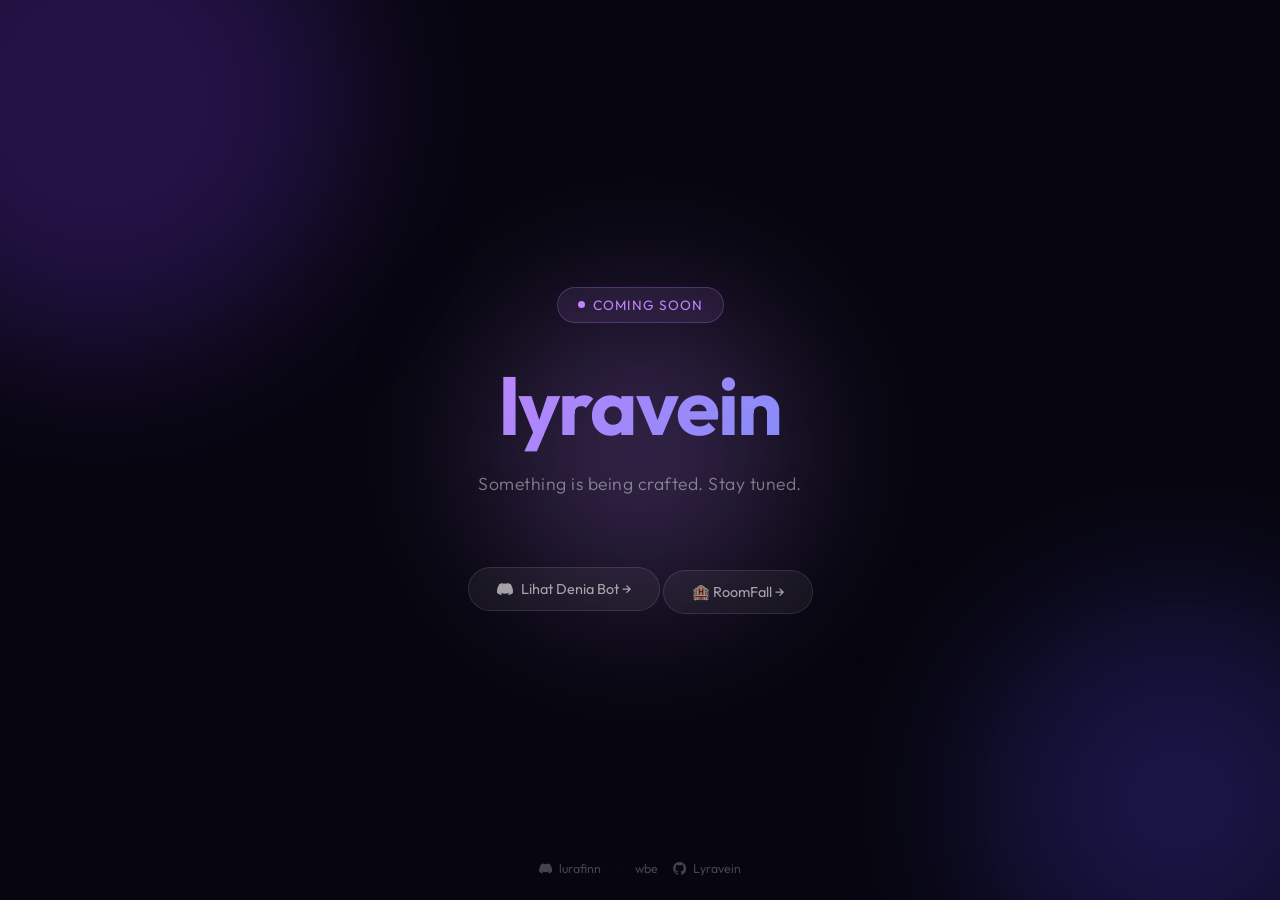
==== index.html @ 405e41aa "feat: add RoomFall project page" ====
<!DOCTYPE html>
<html lang="id">
<head>
    <meta charset="UTF-8">
    <meta name="viewport" content="width=device-width, initial-scale=1.0">
    <title>lyravein · Coming Soon</title>
    <meta name="description" content="lyravein · portfolio coming soon">
    <link rel="icon" href="data:image/svg+xml,<svg xmlns='http://www.w3.org/2000/svg' viewBox='0 0 24 24'><path fill='%23c084fc' d='M12 2l3.09 6.26L22 9.27l-5 4.87 1.18 6.88L12 17.77l-6.18 3.25L7 14.14 2 9.27l6.91-1.01L12 2z'/></svg>" />
    <link rel="preconnect" href="https://fonts.googleapis.com">
    <link href="https://fonts.googleapis.com/css2?family=Outfit:wght@300;400;600;700&display=swap" rel="stylesheet">
    <style>
        *, *::before, *::after { box-sizing: border-box; margin: 0; padding: 0; }

        :root {
            --accent: #c084fc;
            --accent2: #818cf8;
            --bg: #07060f;
        }

        body {
            background: var(--bg);
            font-family: 'Outfit', sans-serif;
            color: #fff;
            min-height: 100vh;
            display: flex;
            align-items: center;
            justify-content: center;
            overflow: hidden;
        }

        /* Animated gradient orbs */
        .orb {
            position: fixed;
            border-radius: 50%;
            filter: blur(80px);
            opacity: 0.25;
            animation: float 8s ease-in-out infinite;
            pointer-events: none;
        }
        .orb-1 { width: 500px; height: 500px; background: #7c3aed; top: -150px; left: -150px; animation-delay: 0s; }
        .orb-2 { width: 400px; height: 400px; background: #4f46e5; bottom: -100px; right: -100px; animation-delay: 3s; }
        .orb-3 { width: 300px; height: 300px; background: #c084fc; top: 50%; left: 50%; transform: translate(-50%,-50%); animation-delay: 1.5s; }

        @keyframes float {
            0%, 100% { transform: translateY(0) scale(1); }
            50% { transform: translateY(-30px) scale(1.05); }
        }

        .container {
            text-align: center;
            z-index: 10;
            padding: 2rem;
        }

        .logo {
            font-size: clamp(2.5rem, 8vw, 5rem);
            font-weight: 700;
            letter-spacing: -2px;
            background: linear-gradient(135deg, var(--accent), var(--accent2));
            -webkit-background-clip: text;
            -webkit-text-fill-color: transparent;
            background-clip: text;
            margin-bottom: 1rem;
        }

        .tagline {
            font-size: 1.1rem;
            color: rgba(255,255,255,0.45);
            font-weight: 300;
            letter-spacing: 0.5px;
            margin-bottom: 2.5rem;
        }

        .badge {
            display: inline-flex;
            align-items: center;
            gap: 0.5rem;
            background: rgba(192, 132, 252, 0.1);
            border: 1px solid rgba(192, 132, 252, 0.25);
            border-radius: 999px;
            padding: 0.5rem 1.25rem;
            font-size: 0.85rem;
            color: var(--accent);
            letter-spacing: 1px;
            text-transform: uppercase;
            margin-bottom: 2rem;
        }

        .dot {
            width: 7px; height: 7px;
            background: var(--accent);
            border-radius: 50%;
            animation: pulse 1.5s ease-in-out infinite;
        }

        @keyframes pulse {
            0%, 100% { opacity: 1; transform: scale(1); }
            50% { opacity: 0.4; transform: scale(0.8); }
        }

        .denia-link {
            display: inline-flex;
            align-items: center;
            gap: 0.5rem;
            margin-top: 2rem;
            padding: 0.75rem 1.75rem;
            background: rgba(255,255,255,0.05);
            border: 1px solid rgba(255,255,255,0.1);
            border-radius: 999px;
            color: rgba(255,255,255,0.6);
            text-decoration: none;
            font-size: 0.9rem;
            transition: all 0.3s ease;
        }

        .denia-link:hover {
            background: rgba(192, 132, 252, 0.1);
            border-color: rgba(192, 132, 252, 0.4);
            color: var(--accent);
            transform: translateY(-2px);
        }

        .stars {
            position: fixed;
            inset: 0;
            pointer-events: none;
            overflow: hidden;
        }

        .star {
            position: absolute;
            width: 2px;
            height: 2px;
            background: white;
            border-radius: 50%;
            opacity: 0;
            animation: twinkle var(--d) ease-in-out infinite var(--delay);
        }

        @keyframes twinkle {
            0%, 100% { opacity: 0; }
            50% { opacity: var(--o); }
        }
    </style>
</head>
<body>
    <div class="orb orb-1"></div>
    <div class="orb orb-2"></div>
    <div class="orb orb-3"></div>
    <div class="stars" id="stars"></div>

    <div class="container">
        <div class="badge"><span class="dot"></span> Coming Soon</div>
        <div class="logo">lyravein</div>
        <p class="tagline">Something is being crafted. Stay tuned.</p>
        <a href="/denia" class="denia-link">
            <svg width="16" height="16" fill="currentColor" viewBox="0 0 16 16"><path d="M13.545 2.907a13.2 13.2 0 0 0-3.257-1.011.05.05 0 0 0-.052.025c-.141.25-.297.577-.406.833a12.2 12.2 0 0 0-3.658 0 8 8 0 0 0-.412-.833.05.05 0 0 0-.052-.025c-1.125.194-2.22.534-3.257 1.011a.04.04 0 0 0-.021.018C.356 6.024-.213 9.047.066 12.032q.003.022.021.037a13.3 13.3 0 0 0 3.995 2.02.05.05 0 0 0 .056-.019q.463-.63.818-1.329a.05.05 0 0 0-.01-.059l-.018-.011a9 9 0 0 1-1.248-.595.05.05 0 0 1-.02-.066l.015-.019q.127-.095.248-.195a.05.05 0 0 1 .051-.007c2.619 1.196 5.454 1.196 8.041 0a.05.05 0 0 1 .053.007q.121.1.248.195a.05.05 0 0 1-.004.085 8 8 0 0 1-1.249.594.05.05 0 0 0-.03.03.05.05 0 0 0 .003.041c.24.465.515.909.817 1.329a.05.05 0 0 0 .056.019 13.2 13.2 0 0 0 4.001-2.02.05.05 0 0 0 .021-.037c.334-3.451-.559-6.449-2.366-9.106a.03.03 0 0 0-.02-.019"/></svg>
            Lihat Denia Bot →
        </a>
        <a href="/roomfall" class="denia-link">
            🏨 RoomFall →
        </a>
    </div>

    <footer style="position:fixed;bottom:1.5rem;left:50%;transform:translateX(-50%);display:flex;align-items:center;gap:1rem;color:rgba(255,255,255,0.25);font-size:0.78rem;font-family:'Outfit',sans-serif;">
        <a href="https://discord.com/users/lurafinn" target="_blank" style="display:inline-flex;align-items:center;gap:0.4rem;color:rgba(255,255,255,0.25);text-decoration:none;transition:color 0.2s;" onmouseover="this.style.color='rgba(192,132,252,0.7)'" onmouseout="this.style.color='rgba(255,255,255,0.25)'">
            <svg width="13" height="13" fill="currentColor" viewBox="0 0 16 16"><path d="M13.545 2.907a13.2 13.2 0 0 0-3.257-1.011.05.05 0 0 0-.052.025c-.141.25-.297.577-.406.833a12.2 12.2 0 0 0-3.658 0 8 8 0 0 0-.412-.833.05.05 0 0 0-.052-.025c-1.125.194-2.22.534-3.257 1.011a.04.04 0 0 0-.021.018C.356 6.024-.213 9.047.066 12.032q.003.022.021.037a13.3 13.3 0 0 0 3.995 2.02.05.05 0 0 0 .056-.019q.463-.63.818-1.329a.05.05 0 0 0-.01-.059l-.018-.011a9 9 0 0 1-1.248-.595.05.05 0 0 1-.02-.066l.015-.019q.127-.095.248-.195a.05.05 0 0 1 .051-.007c2.619 1.196 5.454 1.196 8.041 0a.05.05 0 0 1 .053.007q.121.1.248.195a.05.05 0 0 1-.004.085 8 8 0 0 1-1.249.594.05.05 0 0 0-.03.03.05.05 0 0 0 .003.041c.24.465.515.909.817 1.329a.05.05 0 0 0 .056.019 13.2 13.2 0 0 0 4.001-2.02.05.05 0 0 0 .021-.037c.334-3.451-.559-6.449-2.366-9.106a.03.03 0 0 0-.02-.019"/></svg>
            lurafinn
        </a>
        <span style="opacity:0.2">·</span>
wbe        <a href="https://github.com/Lyravein" target="_blank" style="display:inline-flex;align-items:center;gap:0.4rem;color:rgba(255,255,255,0.25);text-decoration:none;transition:color 0.2s;" onmouseover="this.style.color='rgba(192,132,252,0.7)'" onmouseout="this.style.color='rgba(255,255,255,0.25)'">
            <svg width="13" height="13" fill="currentColor" viewBox="0 0 16 16"><path d="M8 0C3.58 0 0 3.58 0 8c0 3.54 2.29 6.53 5.47 7.59.4.07.55-.17.55-.38 0-.19-.01-.82-.01-1.49-2.01.37-2.53-.49-2.69-.94-.09-.23-.48-.94-.82-1.13-.28-.15-.68-.52-.01-.53.63-.01 1.08.58 1.23.82.72 1.21 1.87.87 2.33.66.07-.52.28-.87.51-1.07-1.78-.2-3.64-.89-3.64-3.95 0-.87.31-1.59.82-2.15-.08-.2-.36-1.02.08-2.12 0 0 .67-.21 2.2.82.64-.18 1.32-.27 2-.27s1.36.09 2 .27c1.53-1.04 2.2-.82 2.2-.82.44 1.1.16 1.92.08 2.12.51.56.82 1.27.82 2.15 0 3.07-1.87 3.75-3.65 3.95.29.25.54.73.54 1.48 0 1.07-.01 1.93-.01 2.2 0 .21.15.46.55.38A8.01 8.01 0 0 0 16 8c0-4.42-3.58-8-8-8"/></svg>
            Lyravein
        </a>
    </footer>

    <script>
        // Generate random stars
        const starsEl = document.getElementById('stars');
        for (let i = 0; i < 80; i++) {
            const star = document.createElement('div');
            star.className = 'star';
            star.style.cssText = `
                left: ${Math.random() * 100}%;
                top: ${Math.random() * 100}%;
                --d: ${2 + Math.random() * 4}s;
                --delay: ${Math.random() * 4}s;
                --o: ${0.3 + Math.random() * 0.7};
            `;
            starsEl.appendChild(star);
        }
    </script>
</body>
</html>
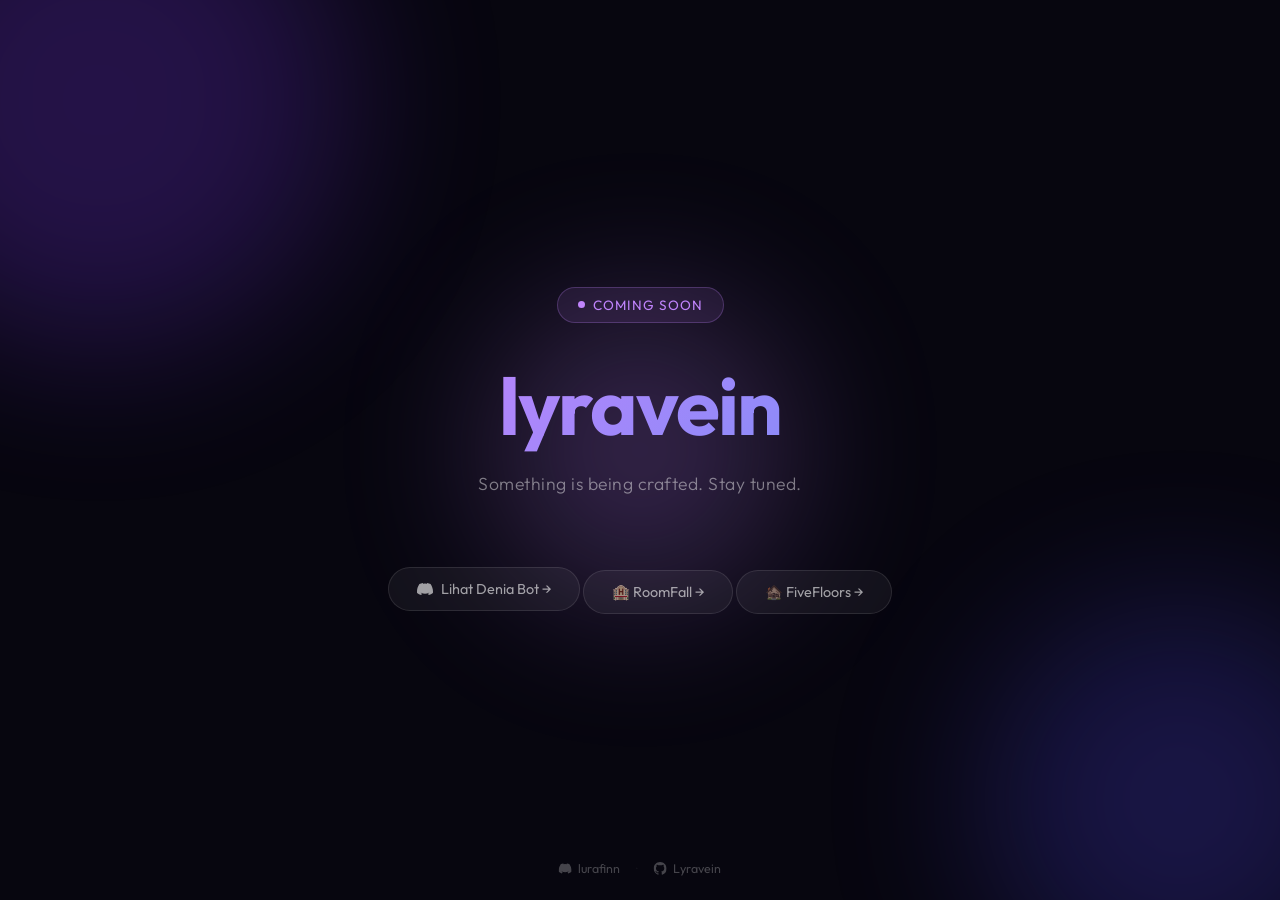
==== commit 7c28b27a: "feat: add FiveFloors landing page and configure Vercel routing" ====
--- a/index.html
+++ b/index.html
@@ -160,6 +160,9 @@
         <a href="/roomfall" class="denia-link">
             🏨 RoomFall →
         </a>
+        <a href="/fivefloors" class="denia-link">
+            🏚️ FiveFloors →
+        </a>
     </div>
 
     <footer style="position:fixed;bottom:1.5rem;left:50%;transform:translateX(-50%);display:flex;align-items:center;gap:1rem;color:rgba(255,255,255,0.25);font-size:0.78rem;font-family:'Outfit',sans-serif;">
@@ -168,7 +171,7 @@
             lurafinn
         </a>
         <span style="opacity:0.2">·</span>
-wbe        <a href="https://github.com/Lyravein" target="_blank" style="display:inline-flex;align-items:center;gap:0.4rem;color:rgba(255,255,255,0.25);text-decoration:none;transition:color 0.2s;" onmouseover="this.style.color='rgba(192,132,252,0.7)'" onmouseout="this.style.color='rgba(255,255,255,0.25)'">
+        <a href="https://github.com/Lyravein" target="_blank" style="display:inline-flex;align-items:center;gap:0.4rem;color:rgba(255,255,255,0.25);text-decoration:none;transition:color 0.2s;" onmouseover="this.style.color='rgba(192,132,252,0.7)'" onmouseout="this.style.color='rgba(255,255,255,0.25)'">
             <svg width="13" height="13" fill="currentColor" viewBox="0 0 16 16"><path d="M8 0C3.58 0 0 3.58 0 8c0 3.54 2.29 6.53 5.47 7.59.4.07.55-.17.55-.38 0-.19-.01-.82-.01-1.49-2.01.37-2.53-.49-2.69-.94-.09-.23-.48-.94-.82-1.13-.28-.15-.68-.52-.01-.53.63-.01 1.08.58 1.23.82.72 1.21 1.87.87 2.33.66.07-.52.28-.87.51-1.07-1.78-.2-3.64-.89-3.64-3.95 0-.87.31-1.59.82-2.15-.08-.2-.36-1.02.08-2.12 0 0 .67-.21 2.2.82.64-.18 1.32-.27 2-.27s1.36.09 2 .27c1.53-1.04 2.2-.82 2.2-.82.44 1.1.16 1.92.08 2.12.51.56.82 1.27.82 2.15 0 3.07-1.87 3.75-3.65 3.95.29.25.54.73.54 1.48 0 1.07-.01 1.93-.01 2.2 0 .21.15.46.55.38A8.01 8.01 0 0 0 16 8c0-4.42-3.58-8-8-8"/></svg>
             Lyravein
         </a>
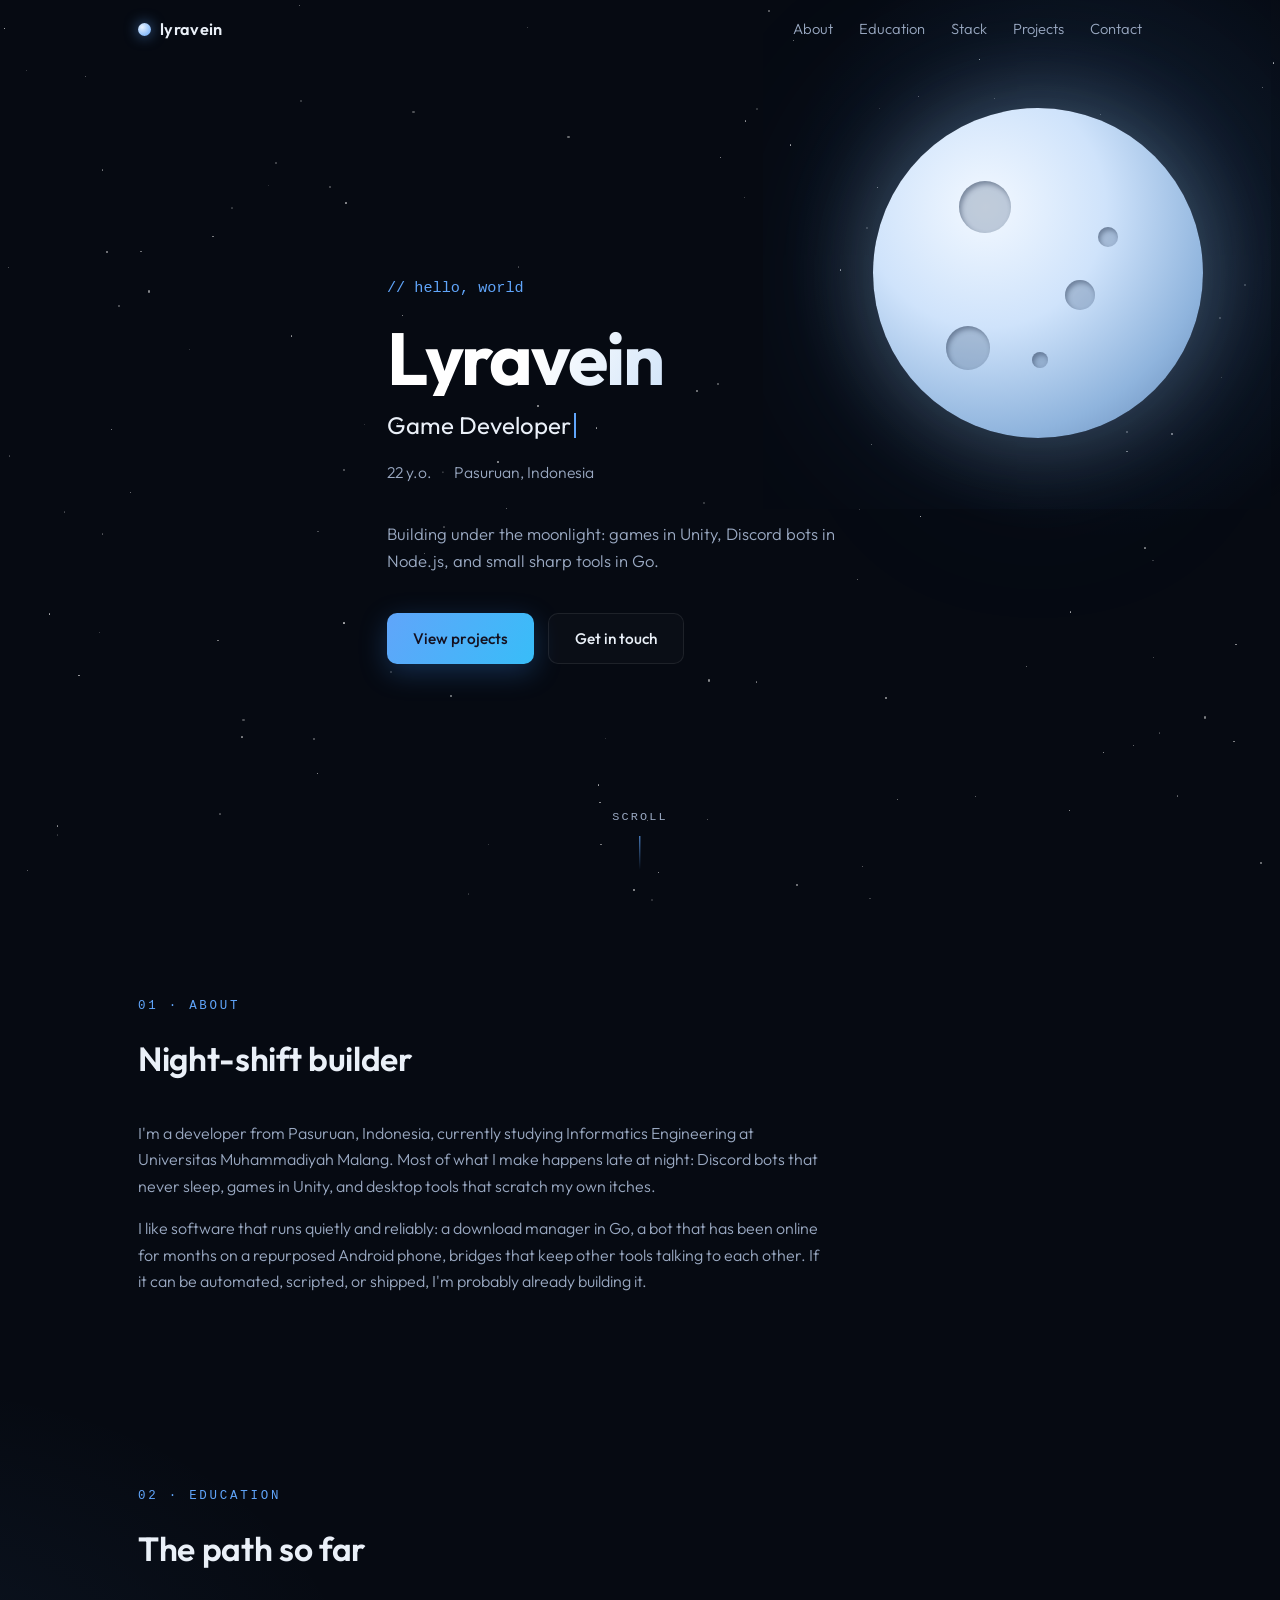
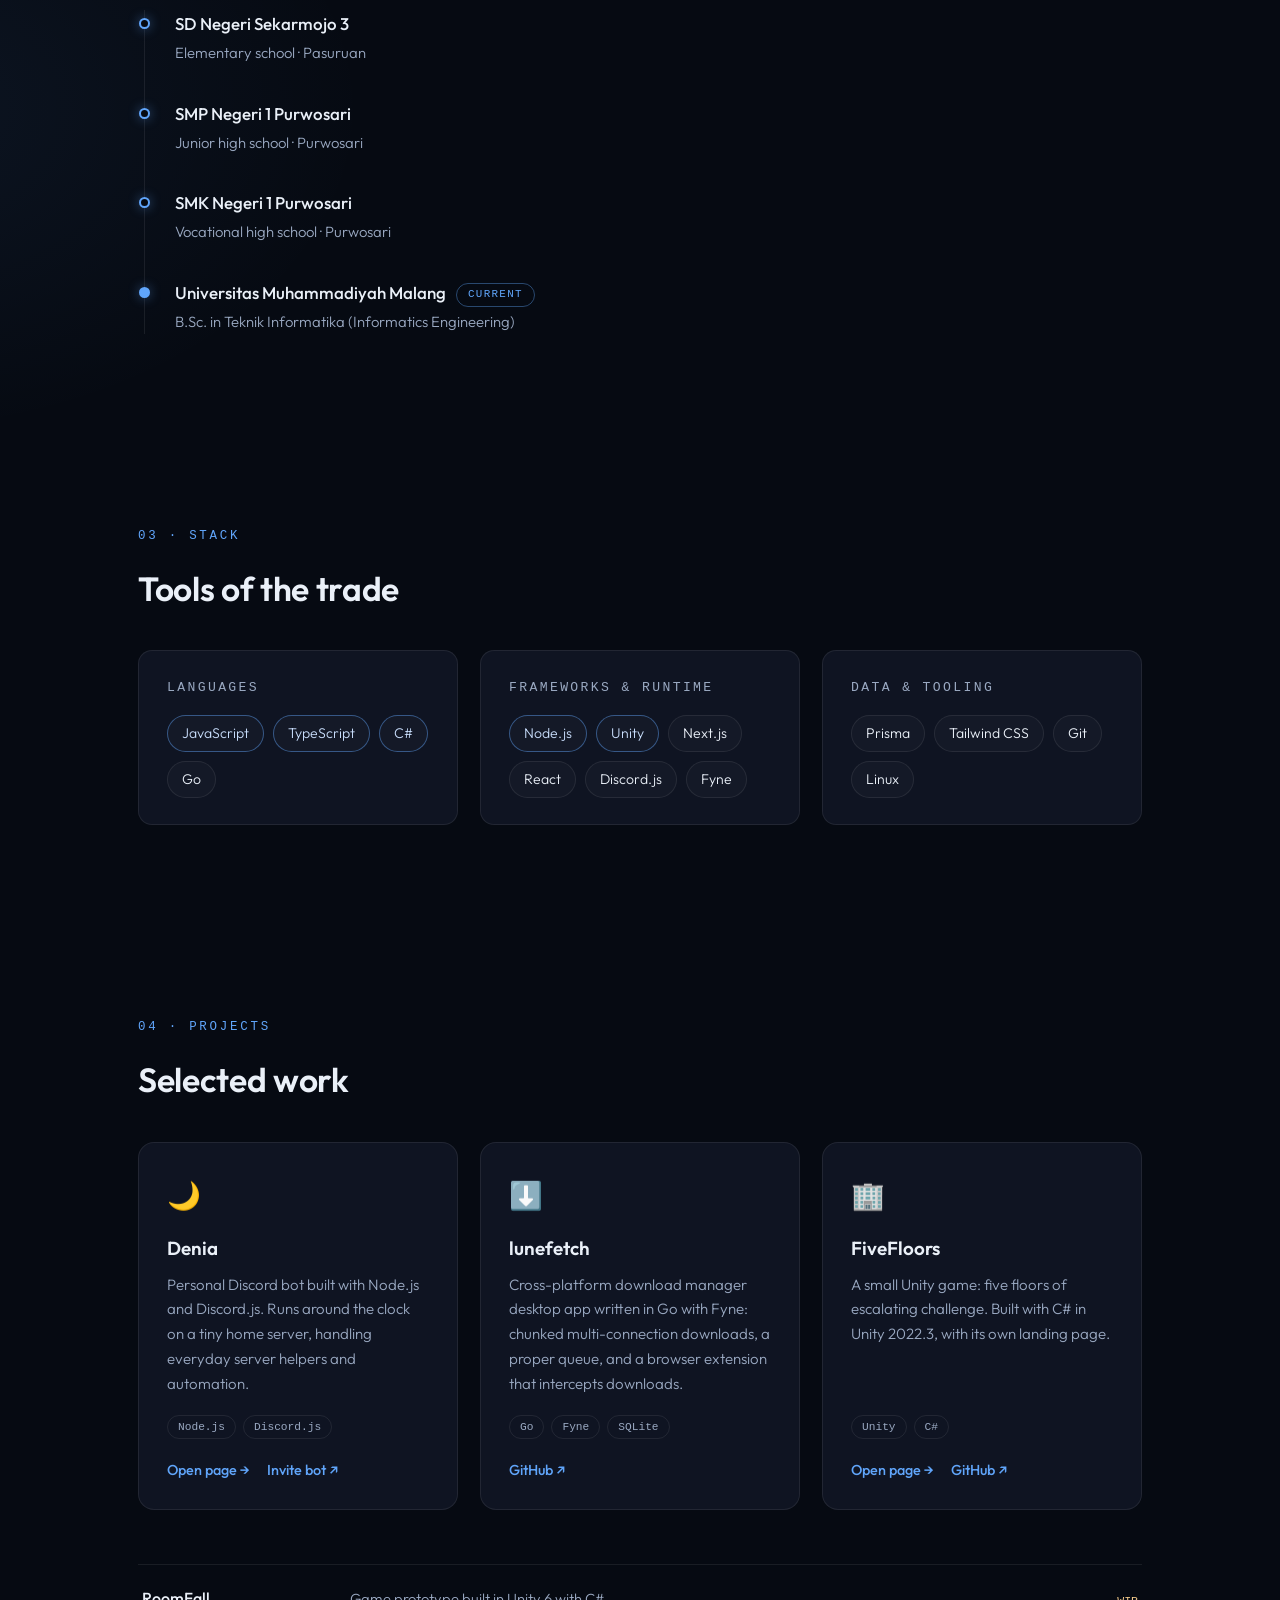
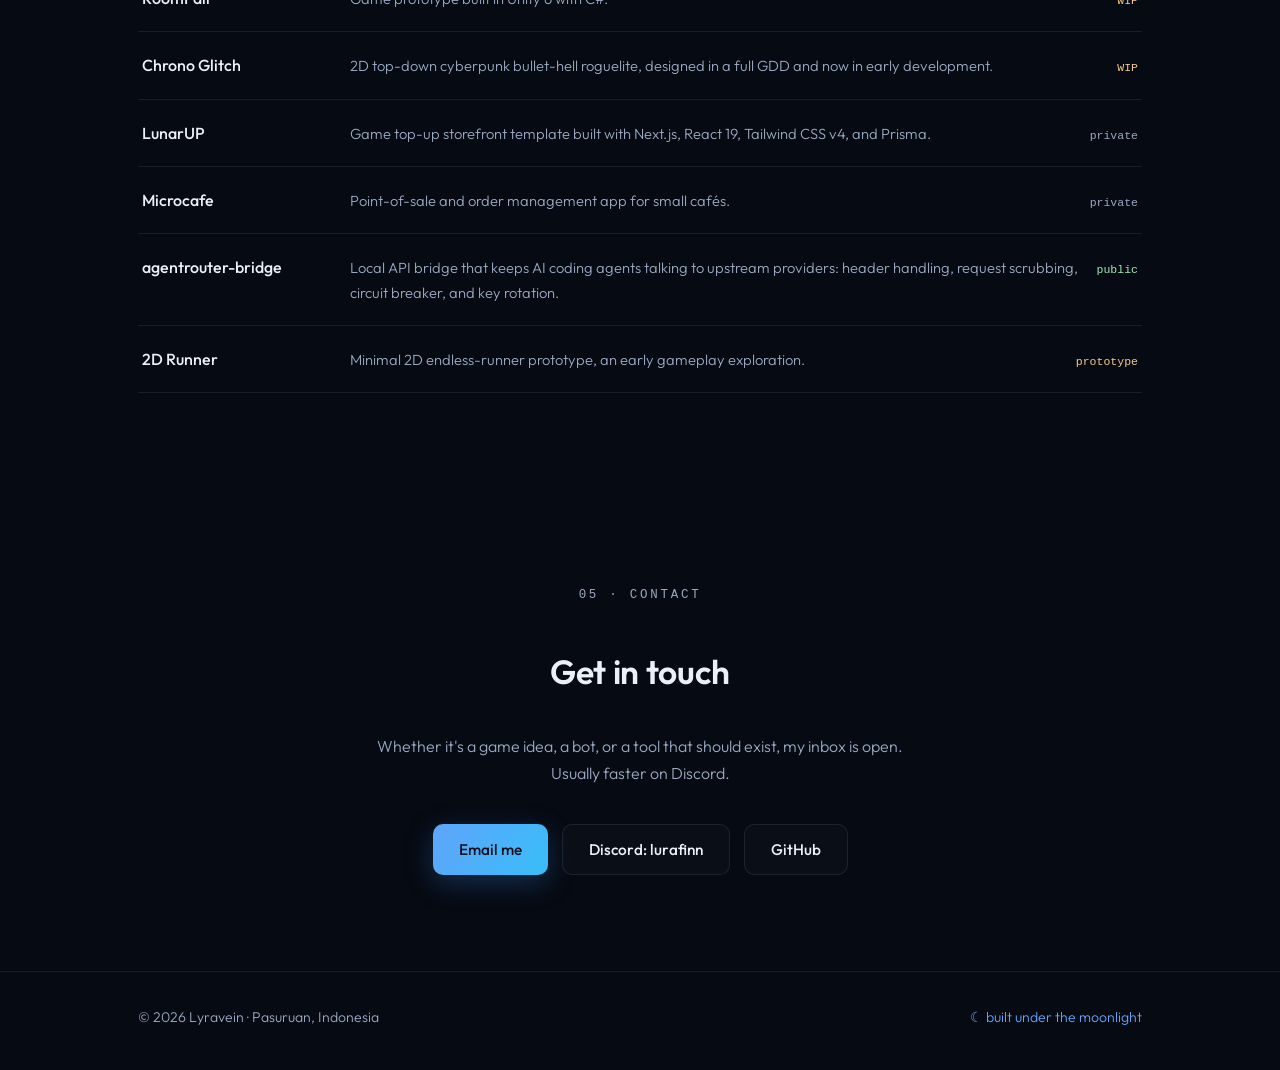
==== commit bd062942: "Fix 404s on game pages, add security headers and SEO tags Renamed FiveFloors -> fivefloors and RoomF" ====
--- a/index.html
+++ b/index.html
@@ -1,197 +1,791 @@
 <!DOCTYPE html>
-<html lang="id">
+<html lang="en">
 <head>
     <meta charset="UTF-8">
     <meta name="viewport" content="width=device-width, initial-scale=1.0">
-    <title>lyravein · Coming Soon</title>
-    <meta name="description" content="lyravein · portfolio coming soon">
-    <link rel="icon" href="data:image/svg+xml,<svg xmlns='http://www.w3.org/2000/svg' viewBox='0 0 24 24'><path fill='%23c084fc' d='M12 2l3.09 6.26L22 9.27l-5 4.87 1.18 6.88L12 17.77l-6.18 3.25L7 14.14 2 9.27l6.91-1.01L12 2z'/></svg>" />
+    <link rel="canonical" href="https://lyravein.my.id/">
+    <meta property="og:type" content="website">
+    <meta property="og:url" content="https://lyravein.my.id/">
+    <meta property="og:site_name" content="Lyravein">
+    <meta property="og:locale" content="id_ID">
+    <meta name="twitter:card" content="summary_large_image">
+    <meta property="og:title" content="Lyravein: Developer &amp; Game Maker">
+    <meta name="twitter:title" content="Lyravein: Developer &amp; Game Maker">
+    <meta name="twitter:description" content="Lyravein, developer from Pasuruan, Indonesia. Games in Unity, Discord bots in Node.js, and tools in Go.">
+    <title>Lyravein: Developer &amp; Game Maker</title>
+    <meta name="description" content="Lyravein, developer from Pasuruan, Indonesia. Games in Unity, Discord bots in Node.js, and tools in Go. Building under the moonlight.">
+    <link rel="icon" href="data:image/svg+xml,<svg xmlns='http://www.w3.org/2000/svg' viewBox='0 0 24 24'><path fill='%2360a5fa' d='M21 12.79A9 9 0 1 1 11.21 3 7 7 0 0 0 21 12.79z'/></svg>" />
     <link rel="preconnect" href="https://fonts.googleapis.com">
-    <link href="https://fonts.googleapis.com/css2?family=Outfit:wght@300;400;600;700&display=swap" rel="stylesheet">
+    <link rel="preconnect" href="https://fonts.gstatic.com" crossorigin>
+    <link href="https://fonts.googleapis.com/css2?family=Outfit:wght@300;400;500;600;700&display=swap" rel="stylesheet">
     <style>
         *, *::before, *::after { box-sizing: border-box; margin: 0; padding: 0; }
 
         :root {
-            --accent: #c084fc;
-            --accent2: #818cf8;
-            --bg: #07060f;
-        }
+            --bg: #060a12;
+            --bg2: #0b1220;
+            --card: #0f1422;
+            --line: rgba(255,255,255,.08);
+            --text: #eaf0f8;
+            --muted: #9aa9c2;
+            --accent: #60a5fa;
+            --accent2: #38bdf8;
+            --mono: ui-monospace, 'JetBrains Mono', 'Fira Code', Menlo, Consolas, monospace;
+        }
+
+        html, body { overflow-x: clip; }
+        html { scroll-behavior: smooth; }
 
         body {
-            background: var(--bg);
+            background:
+                radial-gradient(1200px 700px at 85% -10%, rgba(56,189,248,.10), transparent 60%),
+                radial-gradient(900px 600px at -10% 40%, rgba(96,165,250,.07), transparent 55%),
+                var(--bg);
+            color: var(--text);
             font-family: 'Outfit', sans-serif;
-            color: #fff;
-            min-height: 100vh;
+            font-weight: 300;
+            line-height: 1.65;
+            -webkit-font-smoothing: antialiased;
+        }
+
+        ::selection { background: rgba(96,165,250,.32); }
+
+        a { color: inherit; text-decoration: none; }
+        :focus-visible { outline: 2px solid var(--accent); outline-offset: 3px; border-radius: 4px; }
+
+        /* ---------- starfield ---------- */
+        .stars { position: fixed; inset: 0; pointer-events: none; z-index: 0; }
+        .star {
+            position: absolute;
+            border-radius: 50%;
+            background: #fff;
+            animation: twinkle var(--tw-dur, 4s) ease-in-out infinite;
+        }
+        @keyframes twinkle {
+            0%, 100% { opacity: var(--tw-min, .15); }
+            50% { opacity: var(--tw-max, .9); }
+        }
+
+        .shooting-star {
+            position: fixed;
+            width: 130px;
+            height: 1px;
+            background: linear-gradient(90deg, rgba(255,255,255,.85), transparent);
+            border-radius: 999px;
+            pointer-events: none;
+            z-index: 0;
+            animation: shoot 1.4s ease-out forwards;
+        }
+        @keyframes shoot {
+            from { transform: translate(0, 0); opacity: 1; }
+            to { transform: translate(var(--sx, -320px), var(--sy, 160px)); opacity: 0; }
+        }
+
+        /* ---------- layout ---------- */
+        main, header.nav, footer { position: relative; z-index: 1; }
+        .wrap { max-width: 1060px; margin: 0 auto; padding: 0 28px; }
+
+        section { padding: 96px 0; }
+        .section-label {
+            font-family: var(--mono);
+            font-size: .78rem;
+            letter-spacing: .22em;
+            text-transform: uppercase;
+            color: var(--accent);
+            margin-bottom: 14px;
+        }
+        h2 {
+            font-size: clamp(1.6rem, 3.2vw, 2.1rem);
+            font-weight: 600;
+            letter-spacing: -.01em;
+            margin-bottom: 34px;
+        }
+        .lead { color: var(--muted); max-width: 62ch; }
+
+        /* reveal */
+        .reveal { opacity: 0; transform: translateY(22px); transition: opacity .7s ease, transform .7s ease; }
+        .reveal.visible { opacity: 1; transform: none; }
+
+        /* ---------- nav ---------- */
+        header.nav {
+            position: fixed;
+            top: 0; left: 0; right: 0;
+            z-index: 10;
+            transition: background .35s ease, border-color .35s ease, backdrop-filter .35s ease;
+            border-bottom: 1px solid transparent;
+        }
+        header.nav.scrolled {
+            background: rgba(7,6,15,.78);
+            backdrop-filter: blur(12px);
+            border-bottom-color: var(--line);
+        }
+        .nav-inner {
+            max-width: 1060px;
+            margin: 0 auto;
+            padding: 16px 28px;
             display: flex;
             align-items: center;
-            justify-content: center;
-            overflow: hidden;
-        }
-
-        /* Animated gradient orbs */
-        .orb {
-            position: fixed;
-            border-radius: 50%;
-            filter: blur(80px);
-            opacity: 0.25;
-            animation: float 8s ease-in-out infinite;
-            pointer-events: none;
-        }
-        .orb-1 { width: 500px; height: 500px; background: #7c3aed; top: -150px; left: -150px; animation-delay: 0s; }
-        .orb-2 { width: 400px; height: 400px; background: #4f46e5; bottom: -100px; right: -100px; animation-delay: 3s; }
-        .orb-3 { width: 300px; height: 300px; background: #c084fc; top: 50%; left: 50%; transform: translate(-50%,-50%); animation-delay: 1.5s; }
-
-        @keyframes float {
-            0%, 100% { transform: translateY(0) scale(1); }
-            50% { transform: translateY(-30px) scale(1.05); }
-        }
-
-        .container {
-            text-align: center;
-            z-index: 10;
-            padding: 2rem;
-        }
-
-        .logo {
-            font-size: clamp(2.5rem, 8vw, 5rem);
-            font-weight: 700;
-            letter-spacing: -2px;
-            background: linear-gradient(135deg, var(--accent), var(--accent2));
-            -webkit-background-clip: text;
-            -webkit-text-fill-color: transparent;
-            background-clip: text;
-            margin-bottom: 1rem;
-        }
-
-        .tagline {
-            font-size: 1.1rem;
-            color: rgba(255,255,255,0.45);
-            font-weight: 300;
-            letter-spacing: 0.5px;
-            margin-bottom: 2.5rem;
-        }
-
-        .badge {
+            justify-content: space-between;
+            gap: 20px;
+        }
+        .brand {
+            font-weight: 600;
+            font-size: 1.02rem;
+            letter-spacing: .02em;
             display: inline-flex;
             align-items: center;
-            gap: 0.5rem;
-            background: rgba(192, 132, 252, 0.1);
-            border: 1px solid rgba(192, 132, 252, 0.25);
-            border-radius: 999px;
-            padding: 0.5rem 1.25rem;
-            font-size: 0.85rem;
+            gap: 9px;
+        }
+        .brand .dot {
+            width: 13px; height: 13px;
+            border-radius: 50%;
+            background: radial-gradient(circle at 32% 32%, #e9f3ff, var(--accent));
+            box-shadow: 0 0 14px rgba(96,165,250,.65);
+        }
+        nav.links { display: flex; gap: 26px; }
+        nav.links a {
+            font-size: .92rem;
+            color: var(--muted);
+            transition: color .2s ease;
+        }
+        nav.links a:hover { color: var(--text); }
+
+        /* ---------- hero ---------- */
+        .hero {
+            position: relative;
+            min-height: 100svh;
+            display: flex;
+            align-items: center;
+            padding: 120px 0 80px;
+            overflow: clip;
+        }
+        .moon {
+            position: absolute;
+            top: 12%;
+            right: 6%;
+            width: 330px;
+            height: 330px;
+            border-radius: 50%;
+            background: radial-gradient(circle at 34% 30%, #f2f8ff 0%, #cfe3fb 38%, #8fb4dd 72%, #5b7fae 100%);
+            box-shadow:
+                0 0 90px rgba(186,222,255,.30),
+                0 0 220px rgba(96,165,250,.18);
+            pointer-events: none;
+        }
+        .crater { position: absolute; border-radius: 50%; background: rgba(64,90,124,.28); box-shadow: inset 2px 3px 5px rgba(36,52,78,.45); }
+        .crater.c1 { width: 52px; height: 52px; top: 22%; left: 26%; }
+        .crater.c2 { width: 30px; height: 30px; top: 52%; left: 58%; }
+        .crater.c3 { width: 44px; height: 44px; top: 66%; left: 22%; }
+        .crater.c4 { width: 20px; height: 20px; top: 36%; left: 68%; }
+        .crater.c5 { width: 16px; height: 16px; top: 74%; left: 48%; }
+        .glow-wash {
+            position: absolute;
+            width: 720px; height: 720px;
+            top: -140px; right: -180px;
+            background: radial-gradient(circle, rgba(96,165,250,.12), transparent 65%);
+            pointer-events: none;
+        }
+
+        .hero-content { max-width: 640px; }
+        .hello {
+            font-family: var(--mono);
             color: var(--accent);
-            letter-spacing: 1px;
-            text-transform: uppercase;
-            margin-bottom: 2rem;
-        }
-
-        .dot {
-            width: 7px; height: 7px;
+            font-size: .95rem;
+            margin-bottom: 18px;
+        }
+        h1.name {
+            font-size: clamp(3rem, 8vw, 4.6rem);
+            font-weight: 700;
+            letter-spacing: -.03em;
+            line-height: 1.05;
+            margin-bottom: 10px;
+            background: linear-gradient(115deg, #ffffff 30%, #b6d4f5 75%, var(--accent));
+            -webkit-background-clip: text;
+            background-clip: text;
+            -webkit-text-fill-color: transparent;
+        }
+        .typed-line {
+            font-size: clamp(1.15rem, 2.6vw, 1.5rem);
+            font-weight: 400;
+            color: var(--text);
+            min-height: 1.6em;
+            margin-bottom: 14px;
+        }
+        .typed-line .cursor {
+            display: inline-block;
+            width: 2px;
+            height: 1.05em;
             background: var(--accent);
-            border-radius: 50%;
-            animation: pulse 1.5s ease-in-out infinite;
-        }
-
-        @keyframes pulse {
-            0%, 100% { opacity: 1; transform: scale(1); }
-            50% { opacity: 0.4; transform: scale(0.8); }
-        }
-
-        .denia-link {
+            vertical-align: -0.15em;
+            margin-left: 3px;
+            animation: blink 1s steps(1) infinite;
+        }
+        @keyframes blink { 50% { opacity: 0; } }
+
+        .hero-meta {
+            color: var(--muted);
+            font-size: .98rem;
+            margin-bottom: 34px;
+        }
+        .hero-meta .sep { margin: 0 10px; color: rgba(255,255,255,.22); }
+        .tagline {
+            color: var(--muted);
+            font-size: 1.04rem;
+            max-width: 46ch;
+            margin-bottom: 38px;
+        }
+        .cta-row { display: flex; gap: 14px; flex-wrap: wrap; }
+        .btn {
             display: inline-flex;
             align-items: center;
-            gap: 0.5rem;
-            margin-top: 2rem;
-            padding: 0.75rem 1.75rem;
-            background: rgba(255,255,255,0.05);
-            border: 1px solid rgba(255,255,255,0.1);
+            gap: 8px;
+            padding: 12px 26px;
+            border-radius: 10px;
+            font-weight: 500;
+            font-size: .96rem;
+            transition: transform .18s ease, box-shadow .18s ease, background .18s ease, border-color .18s ease;
+        }
+        .btn-solid {
+            background: linear-gradient(120deg, var(--accent), var(--accent2));
+            color: #14101f;
+            box-shadow: 0 8px 28px rgba(56,140,240,.28);
+        }
+        .btn-solid:hover { transform: translateY(-2px); box-shadow: 0 12px 34px rgba(56,140,240,.4); }
+        .btn-ghost { border: 1px solid var(--line); color: var(--text); background: rgba(255,255,255,.02); }
+        .btn-ghost:hover { border-color: rgba(96,165,250,.5); background: rgba(96,165,250,.06); transform: translateY(-2px); }
+
+        .scroll-hint {
+            position: absolute;
+            bottom: 30px;
+            left: 50%;
+            transform: translateX(-50%);
+            color: var(--muted);
+            font-family: var(--mono);
+            font-size: .74rem;
+            letter-spacing: .18em;
+            text-transform: uppercase;
+            display: flex;
+            flex-direction: column;
+            align-items: center;
+            gap: 8px;
+        }
+        .scroll-hint::after {
+            content: '';
+            width: 1px;
+            height: 34px;
+            background: linear-gradient(to bottom, var(--accent), transparent);
+            animation: drip 1.8s ease-in-out infinite;
+        }
+        @keyframes drip {
+            0% { transform: scaleY(0); transform-origin: top; }
+            55% { transform: scaleY(1); transform-origin: top; }
+            100% { transform: scaleY(1); opacity: 0; }
+        }
+
+        /* ---------- education ---------- */
+        .timeline { border-left: 1px solid var(--line); margin-left: 6px; }
+        .t-item { position: relative; padding: 0 0 34px 30px; }
+        .t-item:last-child { padding-bottom: 0; }
+        .t-item::before {
+            content: '';
+            position: absolute;
+            left: -6px;
+            top: 8px;
+            width: 11px; height: 11px;
+            border-radius: 50%;
+            background: var(--bg);
+            border: 2px solid var(--accent);
+            box-shadow: 0 0 12px rgba(96,165,250,.45);
+        }
+        .t-item.current::before { background: var(--accent); }
+        .t-school { font-weight: 500; font-size: 1.06rem; }
+        .t-desc { color: var(--muted); font-size: .93rem; margin-top: 3px; }
+        .t-badge {
+            display: inline-block;
+            font-family: var(--mono);
+            font-size: .68rem;
+            letter-spacing: .12em;
+            text-transform: uppercase;
+            color: var(--accent);
+            border: 1px solid rgba(96,165,250,.4);
             border-radius: 999px;
-            color: rgba(255,255,255,0.6);
-            text-decoration: none;
-            font-size: 0.9rem;
-            transition: all 0.3s ease;
-        }
-
-        .denia-link:hover {
-            background: rgba(192, 132, 252, 0.1);
-            border-color: rgba(192, 132, 252, 0.4);
+            padding: 2px 11px;
+            margin-left: 10px;
+            vertical-align: 2px;
+        }
+
+        /* ---------- stack ---------- */
+        .stack-grid { display: grid; grid-template-columns: repeat(auto-fit, minmax(260px, 1fr)); gap: 22px; }
+        .stack-card {
+            background: var(--card);
+            border: 1px solid var(--line);
+            border-radius: 14px;
+            padding: 26px 28px;
+        }
+        .stack-card h3 {
+            font-size: .82rem;
+            font-family: var(--mono);
+            font-weight: 400;
+            letter-spacing: .18em;
+            text-transform: uppercase;
+            color: var(--muted);
+            margin-bottom: 16px;
+        }
+        .chips { display: flex; flex-wrap: wrap; gap: 9px; }
+        .chip {
+            font-size: .88rem;
+            padding: 6px 14px;
+            border-radius: 999px;
+            border: 1px solid var(--line);
+            background: rgba(255,255,255,.025);
+            color: var(--text);
+        }
+        .chip.hl { border-color: rgba(96,165,250,.45); color: #c8ddfb; }
+
+        /* ---------- projects ---------- */
+        .proj-grid { display: grid; grid-template-columns: repeat(auto-fit, minmax(290px, 1fr)); gap: 22px; margin-bottom: 54px; }
+        .proj-card {
+            position: relative;
+            display: flex;
+            flex-direction: column;
+            background: var(--card);
+            border: 1px solid var(--line);
+            border-radius: 16px;
+            padding: 30px 28px 26px;
+            transition: transform .2s ease, border-color .2s ease, box-shadow .2s ease;
+        }
+        .proj-card:hover {
+            transform: translateY(-4px);
+            border-color: rgba(96,165,250,.42);
+            box-shadow: 0 18px 44px rgba(0,0,0,.4);
+        }
+        .proj-icon { font-size: 1.7rem; margin-bottom: 16px; }
+        .proj-card h3 { font-weight: 600; font-size: 1.18rem; margin-bottom: 8px; }
+        .proj-card p { color: var(--muted); font-size: .94rem; flex-grow: 1; }
+        .p-tags { display: flex; flex-wrap: wrap; gap: 7px; margin: 18px 0 20px; }
+        .p-tag {
+            font-family: var(--mono);
+            font-size: .7rem;
+            color: var(--muted);
+            border: 1px solid var(--line);
+            padding: 2px 10px;
+            border-radius: 999px;
+        }
+        .p-links { display: flex; gap: 18px; }
+        .p-links a {
+            font-size: .9rem;
+            font-weight: 500;
             color: var(--accent);
-            transform: translateY(-2px);
-        }
-
-        .stars {
-            position: fixed;
-            inset: 0;
-            pointer-events: none;
-            overflow: hidden;
-        }
-
-        .star {
-            position: absolute;
-            width: 2px;
-            height: 2px;
-            background: white;
-            border-radius: 50%;
-            opacity: 0;
-            animation: twinkle var(--d) ease-in-out infinite var(--delay);
-        }
-
-        @keyframes twinkle {
-            0%, 100% { opacity: 0; }
-            50% { opacity: var(--o); }
+            display: inline-flex;
+            align-items: center;
+            gap: 6px;
+        }
+        .p-links a:hover { text-decoration: underline; text-underline-offset: 4px; }
+
+        .rows { border-top: 1px solid var(--line); }
+        .row-item {
+            display: flex;
+            align-items: baseline;
+            gap: 18px;
+            padding: 20px 4px;
+            border-bottom: 1px solid var(--line);
+            transition: background .18s ease, padding-left .18s ease;
+        }
+        .row-item:hover { background: rgba(96,165,250,.05); padding-left: 12px; }
+        .row-name { font-weight: 500; min-width: 190px; }
+        .row-desc { color: var(--muted); font-size: .92rem; flex-grow: 1; }
+        .row-meta {
+            font-family: var(--mono);
+            font-size: .72rem;
+            color: var(--muted);
+            white-space: nowrap;
+        }
+        .row-meta.pub { color: #9fe8b8; }
+        .row-meta.wip { color: #f2c98a; }
+        a.rowlink:hover .row-name { color: var(--accent); }
+
+        /* ---------- contact ---------- */
+        .contact-inner { text-align: center; max-width: 560px; margin: 0 auto; }
+        .contact-inner p { color: var(--muted); margin-bottom: 38px; }
+        .contact-row { display: flex; justify-content: center; gap: 14px; flex-wrap: wrap; }
+
+        /* ---------- footer ---------- */
+        footer {
+            border-top: 1px solid var(--line);
+            padding: 34px 0 40px;
+        }
+        .foot-inner {
+            max-width: 1060px;
+            margin: 0 auto;
+            padding: 0 28px;
+            display: flex;
+            align-items: center;
+            justify-content: space-between;
+            gap: 14px;
+            flex-wrap: wrap;
+            color: var(--muted);
+            font-size: .88rem;
+        }
+        .foot-moon { color: var(--accent); }
+
+        /* ---------- responsive ---------- */
+        @media (max-width: 900px) {
+            .moon { width: 230px; height: 230px; top: 9%; right: -40px; opacity: .85; }
+            .glow-wash { width: 520px; height: 520px; right: -160px; }
+            section { padding: 78px 0; }
+        }
+        @media (max-width: 640px) {
+            .wrap { padding: 0 22px; }
+            .nav-inner { padding: 14px 22px; }
+            nav.links { gap: 18px; }
+            nav.links a:nth-child(1), nav.links a:nth-child(2) { display: none; }
+            .hero { padding-top: 105px; }
+            .moon { width: 170px; height: 170px; right: -46px; top: 7%; }
+            .crater { transform: scale(.6); }
+            .row-item { flex-wrap: wrap; gap: 6px 14px; }
+            .row-name { min-width: 0; }
+            .row-desc { width: 100%; order: 3; }
+            .scroll-hint { display: none; }
+            section { padding: 64px 0; }
+        }
+
+        /* ---------- reduced motion ---------- */
+        @media (prefers-reduced-motion: reduce) {
+            html { scroll-behavior: auto; }
+            .star, .shooting-star, .scroll-hint::after, .typed-line .cursor { animation: none !important; }
+            .reveal { opacity: 1; transform: none; transition: none; }
+            .btn, .proj-card, .row-item { transition: none; }
         }
     </style>
 </head>
 <body>
-    <div class="orb orb-1"></div>
-    <div class="orb orb-2"></div>
-    <div class="orb orb-3"></div>
-    <div class="stars" id="stars"></div>
-
-    <div class="container">
-        <div class="badge"><span class="dot"></span> Coming Soon</div>
-        <div class="logo">lyravein</div>
-        <p class="tagline">Something is being crafted. Stay tuned.</p>
-        <a href="/denia" class="denia-link">
-            <svg width="16" height="16" fill="currentColor" viewBox="0 0 16 16"><path d="M13.545 2.907a13.2 13.2 0 0 0-3.257-1.011.05.05 0 0 0-.052.025c-.141.25-.297.577-.406.833a12.2 12.2 0 0 0-3.658 0 8 8 0 0 0-.412-.833.05.05 0 0 0-.052-.025c-1.125.194-2.22.534-3.257 1.011a.04.04 0 0 0-.021.018C.356 6.024-.213 9.047.066 12.032q.003.022.021.037a13.3 13.3 0 0 0 3.995 2.02.05.05 0 0 0 .056-.019q.463-.63.818-1.329a.05.05 0 0 0-.01-.059l-.018-.011a9 9 0 0 1-1.248-.595.05.05 0 0 1-.02-.066l.015-.019q.127-.095.248-.195a.05.05 0 0 1 .051-.007c2.619 1.196 5.454 1.196 8.041 0a.05.05 0 0 1 .053.007q.121.1.248.195a.05.05 0 0 1-.004.085 8 8 0 0 1-1.249.594.05.05 0 0 0-.03.03.05.05 0 0 0 .003.041c.24.465.515.909.817 1.329a.05.05 0 0 0 .056.019 13.2 13.2 0 0 0 4.001-2.02.05.05 0 0 0 .021-.037c.334-3.451-.559-6.449-2.366-9.106a.03.03 0 0 0-.02-.019"/></svg>
-            Lihat Denia Bot →
-        </a>
-        <a href="/roomfall" class="denia-link">
-            🏨 RoomFall →
-        </a>
-        <a href="/fivefloors" class="denia-link">
-            🏚️ FiveFloors →
-        </a>
-    </div>
-
-    <footer style="position:fixed;bottom:1.5rem;left:50%;transform:translateX(-50%);display:flex;align-items:center;gap:1rem;color:rgba(255,255,255,0.25);font-size:0.78rem;font-family:'Outfit',sans-serif;">
-        <a href="https://discord.com/users/lurafinn" target="_blank" style="display:inline-flex;align-items:center;gap:0.4rem;color:rgba(255,255,255,0.25);text-decoration:none;transition:color 0.2s;" onmouseover="this.style.color='rgba(192,132,252,0.7)'" onmouseout="this.style.color='rgba(255,255,255,0.25)'">
-            <svg width="13" height="13" fill="currentColor" viewBox="0 0 16 16"><path d="M13.545 2.907a13.2 13.2 0 0 0-3.257-1.011.05.05 0 0 0-.052.025c-.141.25-.297.577-.406.833a12.2 12.2 0 0 0-3.658 0 8 8 0 0 0-.412-.833.05.05 0 0 0-.052-.025c-1.125.194-2.22.534-3.257 1.011a.04.04 0 0 0-.021.018C.356 6.024-.213 9.047.066 12.032q.003.022.021.037a13.3 13.3 0 0 0 3.995 2.02.05.05 0 0 0 .056-.019q.463-.63.818-1.329a.05.05 0 0 0-.01-.059l-.018-.011a9 9 0 0 1-1.248-.595.05.05 0 0 1-.02-.066l.015-.019q.127-.095.248-.195a.05.05 0 0 1 .051-.007c2.619 1.196 5.454 1.196 8.041 0a.05.05 0 0 1 .053.007q.121.1.248.195a.05.05 0 0 1-.004.085 8 8 0 0 1-1.249.594.05.05 0 0 0-.03.03.05.05 0 0 0 .003.041c.24.465.515.909.817 1.329a.05.05 0 0 0 .056.019 13.2 13.2 0 0 0 4.001-2.02.05.05 0 0 0 .021-.037c.334-3.451-.559-6.449-2.366-9.106a.03.03 0 0 0-.02-.019"/></svg>
-            lurafinn
-        </a>
-        <span style="opacity:0.2">·</span>
-        <a href="https://github.com/Lyravein" target="_blank" style="display:inline-flex;align-items:center;gap:0.4rem;color:rgba(255,255,255,0.25);text-decoration:none;transition:color 0.2s;" onmouseover="this.style.color='rgba(192,132,252,0.7)'" onmouseout="this.style.color='rgba(255,255,255,0.25)'">
-            <svg width="13" height="13" fill="currentColor" viewBox="0 0 16 16"><path d="M8 0C3.58 0 0 3.58 0 8c0 3.54 2.29 6.53 5.47 7.59.4.07.55-.17.55-.38 0-.19-.01-.82-.01-1.49-2.01.37-2.53-.49-2.69-.94-.09-.23-.48-.94-.82-1.13-.28-.15-.68-.52-.01-.53.63-.01 1.08.58 1.23.82.72 1.21 1.87.87 2.33.66.07-.52.28-.87.51-1.07-1.78-.2-3.64-.89-3.64-3.95 0-.87.31-1.59.82-2.15-.08-.2-.36-1.02.08-2.12 0 0 .67-.21 2.2.82.64-.18 1.32-.27 2-.27s1.36.09 2 .27c1.53-1.04 2.2-.82 2.2-.82.44 1.1.16 1.92.08 2.12.51.56.82 1.27.82 2.15 0 3.07-1.87 3.75-3.65 3.95.29.25.54.73.54 1.48 0 1.07-.01 1.93-.01 2.2 0 .21.15.46.55.38A8.01 8.01 0 0 0 16 8c0-4.42-3.58-8-8-8"/></svg>
-            Lyravein
-        </a>
+    <div class="stars" aria-hidden="true"></div>
+
+    <header class="nav" id="nav">
+        <div class="nav-inner">
+            <a class="brand" href="#top"><span class="dot" aria-hidden="true"></span>lyravein</a>
+            <nav class="links" aria-label="Main navigation">
+                <a href="#about">About</a>
+                <a href="#education">Education</a>
+                <a href="#stack">Stack</a>
+                <a href="#projects">Projects</a>
+                <a href="#contact">Contact</a>
+            </nav>
+        </div>
+    </header>
+
+    <main id="top">
+        <!-- ================= HERO ================= -->
+        <section class="hero" aria-label="Introduction">
+            <div class="glow-wash" aria-hidden="true"></div>
+            <div class="moon" aria-hidden="true">
+                <span class="crater c1"></span><span class="crater c2"></span><span class="crater c3"></span><span class="crater c4"></span><span class="crater c5"></span>
+            </div>
+            <div class="wrap">
+                <div class="hero-content">
+                    <p class="hello">// hello, world</p>
+                    <h1 class="name">Lyravein</h1>
+                    <p class="typed-line"><span id="typed"></span><span class="cursor" aria-hidden="true"></span></p>
+                    <p class="hero-meta"><span id="age">22</span> y.o.<span class="sep">·</span>Pasuruan, Indonesia</p>
+                    <p class="tagline">Building under the moonlight: games in Unity, Discord bots in Node.js, and small sharp tools in Go.</p>
+                    <div class="cta-row">
+                        <a class="btn btn-solid" href="#projects">View projects</a>
+                        <a class="btn btn-ghost" href="#contact">Get in touch</a>
+                    </div>
+                </div>
+            </div>
+            <div class="scroll-hint" aria-hidden="true">scroll</div>
+        </section>
+
+        <!-- ================= ABOUT ================= -->
+        <section id="about">
+            <div class="wrap reveal">
+                <p class="section-label">01 · About</p>
+                <h2>Night-shift builder</h2>
+                <p class="lead">
+                    I'm a developer from Pasuruan, Indonesia, currently studying Informatics Engineering at
+                    Universitas Muhammadiyah Malang. Most of what I make happens late at night: Discord bots that
+                    never sleep, games in Unity, and desktop tools that scratch my own itches.
+                </p>
+                <p class="lead" style="margin-top:16px;">
+                    I like software that runs quietly and reliably: a download manager in Go, a bot that has been
+                    online for months on a repurposed Android phone, bridges that keep other tools talking to each
+                    other. If it can be automated, scripted, or shipped, I'm probably already building it.
+                </p>
+            </div>
+        </section>
+
+        <!-- ================= EDUCATION ================= -->
+        <section id="education">
+            <div class="wrap reveal">
+                <p class="section-label">02 · Education</p>
+                <h2>The path so far</h2>
+                <div class="timeline">
+                    <div class="t-item">
+                        <p class="t-school">SD Negeri Sekarmojo 3</p>
+                        <p class="t-desc">Elementary school · Pasuruan</p>
+                    </div>
+                    <div class="t-item">
+                        <p class="t-school">SMP Negeri 1 Purwosari</p>
+                        <p class="t-desc">Junior high school · Purwosari</p>
+                    </div>
+                    <div class="t-item">
+                        <p class="t-school">SMK Negeri 1 Purwosari</p>
+                        <p class="t-desc">Vocational high school · Purwosari</p>
+                    </div>
+                    <div class="t-item current">
+                        <p class="t-school">Universitas Muhammadiyah Malang<span class="t-badge">current</span></p>
+                        <p class="t-desc">B.Sc. in Teknik Informatika (Informatics Engineering)</p>
+                    </div>
+                </div>
+            </div>
+        </section>
+
+        <!-- ================= STACK ================= -->
+        <section id="stack">
+            <div class="wrap reveal">
+                <p class="section-label">03 · Stack</p>
+                <h2>Tools of the trade</h2>
+                <div class="stack-grid">
+                    <div class="stack-card">
+                        <h3>Languages</h3>
+                        <div class="chips">
+                            <span class="chip hl">JavaScript</span>
+                            <span class="chip hl">TypeScript</span>
+                            <span class="chip hl">C#</span>
+                            <span class="chip">Go</span>
+                        </div>
+                    </div>
+                    <div class="stack-card">
+                        <h3>Frameworks &amp; Runtime</h3>
+                        <div class="chips">
+                            <span class="chip hl">Node.js</span>
+                            <span class="chip hl">Unity</span>
+                            <span class="chip">Next.js</span>
+                            <span class="chip">React</span>
+                            <span class="chip">Discord.js</span>
+                            <span class="chip">Fyne</span>
+                        </div>
+                    </div>
+                    <div class="stack-card">
+                        <h3>Data &amp; Tooling</h3>
+                        <div class="chips">
+                            <span class="chip">Prisma</span>
+                            <span class="chip">Tailwind CSS</span>
+                            <span class="chip">Git</span>
+                            <span class="chip">Linux</span>
+                        </div>
+                    </div>
+                </div>
+            </div>
+        </section>
+
+        <!-- ================= PROJECTS ================= -->
+        <section id="projects">
+            <div class="wrap reveal">
+                <p class="section-label">04 · Projects</p>
+                <h2>Selected work</h2>
+
+                <div class="proj-grid">
+                    <article class="proj-card">
+                        <div class="proj-icon" aria-hidden="true">🌙</div>
+                        <h3>Denia</h3>
+                        <p>Personal Discord bot built with Node.js and Discord.js. Runs around the clock on a tiny home
+                        server, handling everyday server helpers and automation.</p>
+                        <div class="p-tags">
+                            <span class="p-tag">Node.js</span><span class="p-tag">Discord.js</span>
+                        </div>
+                        <div class="p-links">
+                            <a href="/denia/">Open page →</a>
+                            <a href="https://discord.com/oauth2/authorize?client_id=1510462661836542063&amp;scope=bot%20applications.commands" target="_blank" rel="noopener">Invite bot ↗</a>
+                        </div>
+                    </article>
+
+                    <article class="proj-card">
+                        <div class="proj-icon" aria-hidden="true">⬇️</div>
+                        <h3>lunefetch</h3>
+                        <p>Cross-platform download manager desktop app written in Go with Fyne: chunked multi-connection
+                        downloads, a proper queue, and a browser extension that intercepts downloads.</p>
+                        <div class="p-tags">
+                            <span class="p-tag">Go</span><span class="p-tag">Fyne</span><span class="p-tag">SQLite</span>
+                        </div>
+                        <div class="p-links">
+                            <a href="https://github.com/Lyravein/lunefetch" target="_blank" rel="noopener">GitHub ↗</a>
+                        </div>
+                    </article>
+
+                    <article class="proj-card">
+                        <div class="proj-icon" aria-hidden="true">🏢</div>
+                        <h3>FiveFloors</h3>
+                        <p>A small Unity game: five floors of escalating challenge. Built with C# in Unity 2022.3,
+                        with its own landing page.</p>
+                        <div class="p-tags">
+                            <span class="p-tag">Unity</span><span class="p-tag">C#</span>
+                        </div>
+                        <div class="p-links">
+                            <a href="/fivefloors/">Open page →</a>
+                            <a href="https://github.com/Lyravein/FiveFloors" target="_blank" rel="noopener">GitHub ↗</a>
+                        </div>
+                    </article>
+                </div>
+
+                <div class="rows">
+                    <a class="rowlink" href="/roomfall/"><div class="row-item">
+                        <span class="row-name">RoomFall</span>
+                        <span class="row-desc">Game prototype built in Unity 6 with C#.</span>
+                        <span class="row-meta wip">WIP</span>
+                    </div></a>
+                    <div class="row-item">
+                        <span class="row-name">Chrono Glitch</span>
+                        <span class="row-desc">2D top-down cyberpunk bullet-hell roguelite, designed in a full GDD and now in early development.</span>
+                        <span class="row-meta wip">WIP</span>
+                    </div>
+                    <div class="row-item">
+                        <span class="row-name">LunarUP</span>
+                        <span class="row-desc">Game top-up storefront template built with Next.js, React 19, Tailwind CSS v4, and Prisma.</span>
+                        <span class="row-meta">private</span>
+                    </div>
+                    <div class="row-item">
+                        <span class="row-name">Microcafe</span>
+                        <span class="row-desc">Point-of-sale and order management app for small cafés.</span>
+                        <span class="row-meta">private</span>
+                    </div>
+                    <a class="rowlink" href="https://github.com/Lyravein/agentrouter-bridge" target="_blank" rel="noopener"><div class="row-item">
+                        <span class="row-name">agentrouter-bridge</span>
+                        <span class="row-desc">Local API bridge that keeps AI coding agents talking to upstream providers: header handling, request scrubbing, circuit breaker, and key rotation.</span>
+                        <span class="row-meta pub">public</span>
+                    </div></a>
+                    <div class="row-item">
+                        <span class="row-name">2D Runner</span>
+                        <span class="row-desc">Minimal 2D endless-runner prototype, an early gameplay exploration.</span>
+                        <span class="row-meta wip">prototype</span>
+                    </div>
+                </div>
+            </div>
+        </section>
+
+        <!-- ================= CONTACT ================= -->
+        <section id="contact">
+            <div class="wrap reveal">
+                <div class="contact-inner">
+                    <p class="section-label">05 · Contact</p>
+                    <h2>Get in touch</h2>
+                    <p>Whether it's a game idea, a bot, or a tool that should exist, my inbox is open. Usually faster on Discord.</p>
+                    <div class="contact-row">
+                        <a class="btn btn-solid" href="mailto:johanviv444@gmail.com">Email me</a>
+                        <a class="btn btn-ghost" href="https://discord.com/users/543678254318485515" target="_blank" rel="noopener">Discord: lurafinn</a>
+                        <a class="btn btn-ghost" href="https://github.com/Lyravein" target="_blank" rel="noopener">GitHub</a>
+                    </div>
+                </div>
+            </div>
+        </section>
+    </main>
+
+    <footer>
+        <div class="foot-inner">
+            <span>© <span id="year">2026</span> Lyravein · Pasuruan, Indonesia</span>
+            <span class="foot-moon" aria-hidden="true">☾ built under the moonlight</span>
+        </div>
     </footer>
 
     <script>
-        // Generate random stars
-        const starsEl = document.getElementById('stars');
-        for (let i = 0; i < 80; i++) {
-            const star = document.createElement('div');
-            star.className = 'star';
-            star.style.cssText = `
-                left: ${Math.random() * 100}%;
-                top: ${Math.random() * 100}%;
-                --d: ${2 + Math.random() * 4}s;
-                --delay: ${Math.random() * 4}s;
-                --o: ${0.3 + Math.random() * 0.7};
-            `;
-            starsEl.appendChild(star);
-        }
+        (function () {
+            'use strict';
+            var reduceMotion = window.matchMedia('(prefers-reduced-motion: reduce)').matches;
+
+            /* ---- dynamic age (born June 2, 2004) ---- */
+            var born = new Date(2004, 5, 2);
+            var now = new Date();
+            var age = now.getFullYear() - born.getFullYear();
+            var m = now.getMonth() - born.getMonth();
+            if (m < 0 || (m === 0 && now.getDate() < born.getDate())) age--;
+            document.getElementById('age').textContent = age;
+            document.getElementById('year').textContent = now.getFullYear();
+
+            /* ---- nav scrolled state ---- */
+            var nav = document.getElementById('nav');
+            function onScroll() { nav.classList.toggle('scrolled', window.scrollY > 24); }
+            window.addEventListener('scroll', onScroll, { passive: true });
+            onScroll();
+
+            /* ---- starfield ---- */
+            var starsBox = document.querySelector('.stars');
+            function buildStars() {
+                starsBox.innerHTML = '';
+                var count = window.innerWidth < 640 ? 70 : 130;
+                for (var i = 0; i < count; i++) {
+                    var s = document.createElement('span');
+                    s.className = 'star';
+                    var size = Math.random() * 1.8 + 0.6;
+                    s.style.width = size + 'px';
+                    s.style.height = size + 'px';
+                    s.style.left = (Math.random() * 100) + '%';
+                    s.style.top = (Math.random() * 100) + '%';
+                    s.style.setProperty('--tw-dur', (Math.random() * 4 + 2.5) + 's');
+                    s.style.setProperty('--tw-delay', (Math.random() * 4) + 's');
+                    s.style.animationDelay = (Math.random() * 4) + 's';
+                    s.style.opacity = Math.random() * 0.5 + 0.2;
+                    starsBox.appendChild(s);
+                }
+            }
+            if (!reduceMotion) {
+                buildStars();
+                var rsz;
+                window.addEventListener('resize', function () {
+                    clearTimeout(rsz);
+                    rsz = setTimeout(buildStars, 250);
+                });
+
+                /* ---- shooting stars ---- */
+                function shoot() {
+                    var el = document.createElement('span');
+                    el.className = 'shooting-star';
+                    var startX = Math.random() * window.innerWidth * 0.7 + window.innerWidth * 0.2;
+                    var startY = Math.random() * window.innerHeight * 0.3;
+                    el.style.left = startX + 'px';
+                    el.style.top = startY + 'px';
+                    el.style.setProperty('--sx', -(Math.random() * 260 + 200) + 'px');
+                    el.style.setProperty('--sy', (Math.random() * 140 + 90) + 'px');
+                    document.body.appendChild(el);
+                    setTimeout(function () { el.remove(); }, 1500);
+                }
+                (function loopShoot() {
+                    setTimeout(function () { shoot(); loopShoot(); }, Math.random() * 5000 + 4000);
+                })();
+            }
+
+            /* ---- typewriter ---- */
+            var roles = ['Game Developer', 'Discord Bot Developer', 'Tool Builder', 'Informatics Student'];
+            var typedEl = document.getElementById('typed');
+            if (reduceMotion) {
+                typedEl.textContent = roles[0];
+            } else {
+                var ri = 0, ci = 0, deleting = false;
+                (function tick() {
+                    var word = roles[ri];
+                    typedEl.textContent = word.slice(0, ci);
+                    var delay;
+                    if (!deleting) {
+                        ci++;
+                        delay = 70;
+                        if (ci > word.length) { deleting = true; delay = 1700; }
+                    } else {
+                        ci--;
+                        delay = 38;
+                        if (ci === 0) { deleting = false; ri = (ri + 1) % roles.length; delay = 350; }
+                    }
+                    setTimeout(tick, delay);
+                })();
+            }
+
+            /* ---- reveal on scroll ---- */
+            var io = new IntersectionObserver(function (entries) {
+                entries.forEach(function (e) {
+                    if (e.isIntersecting) { e.target.classList.add('visible'); io.unobserve(e.target); }
+                });
+            }, { threshold: 0.12 });
+            document.querySelectorAll('.reveal').forEach(function (el) { io.observe(el); });
+        })();
     </script>
 </body>
 </html>
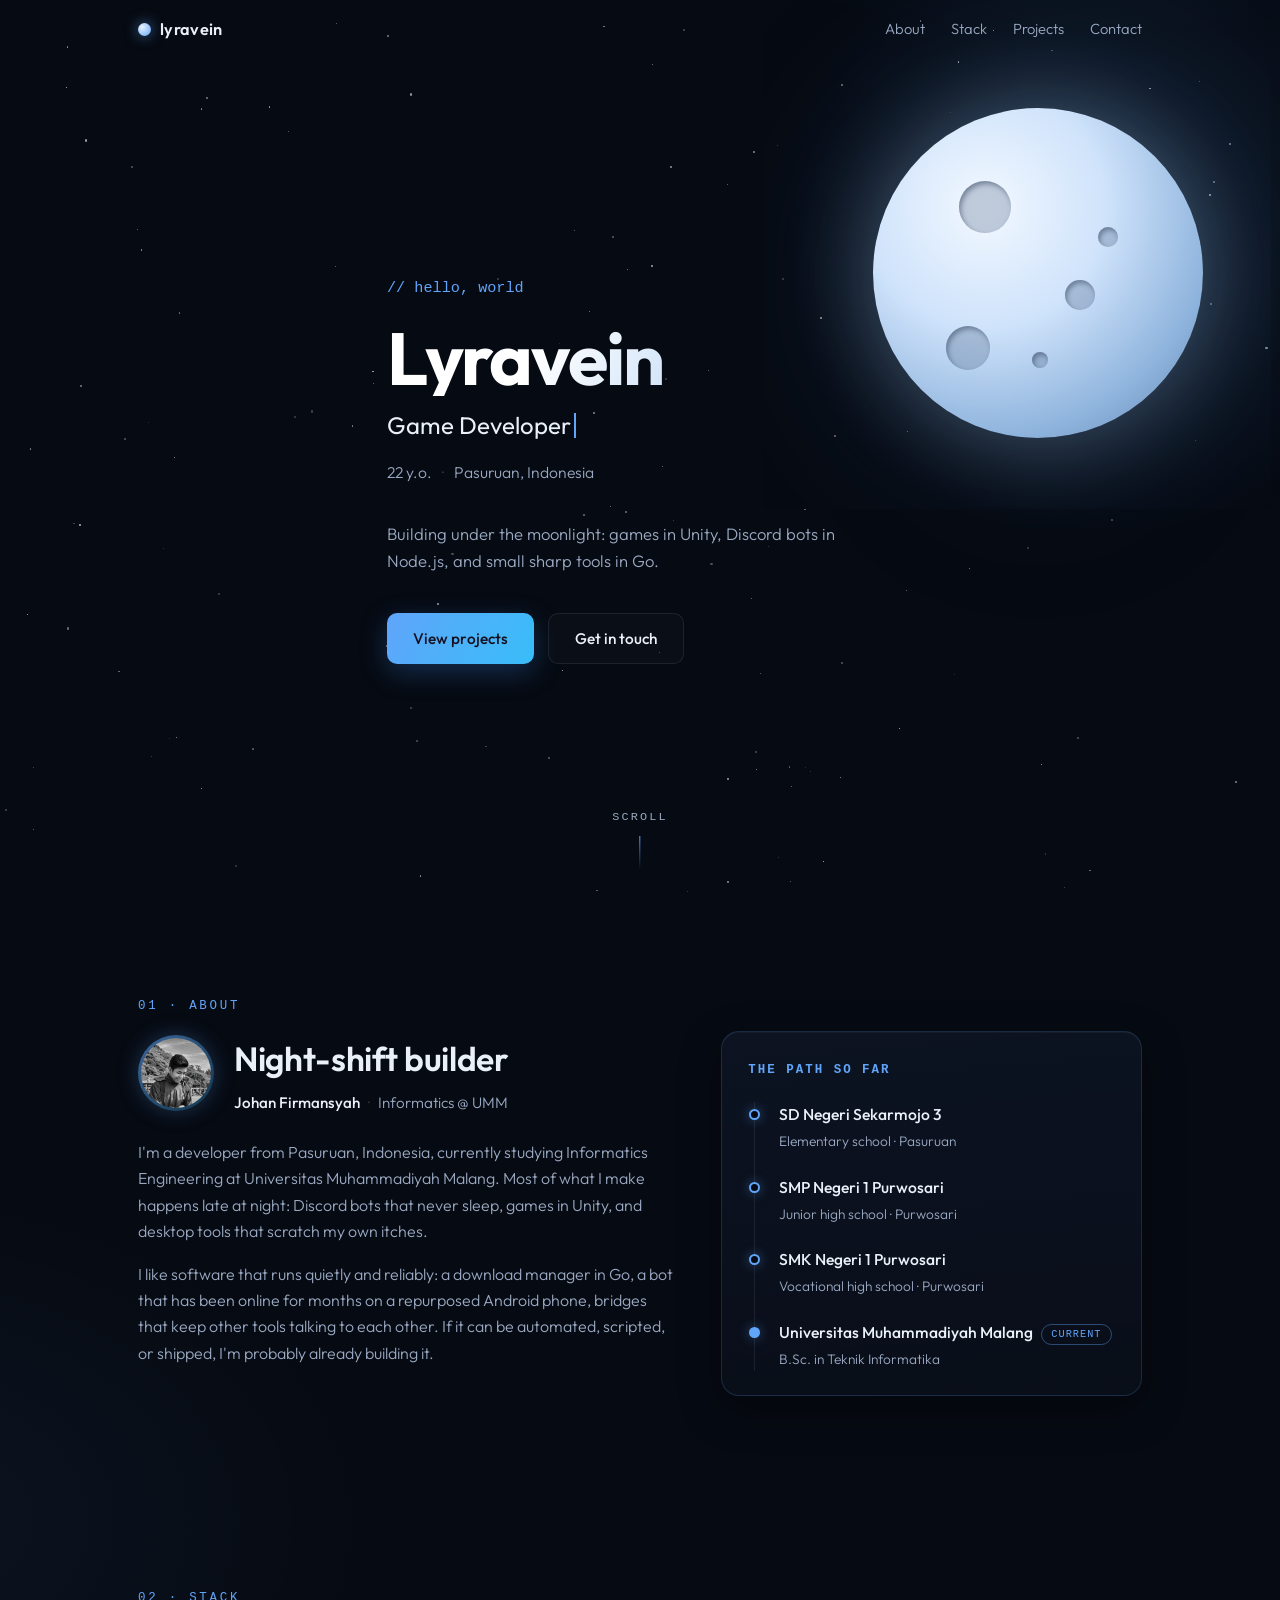
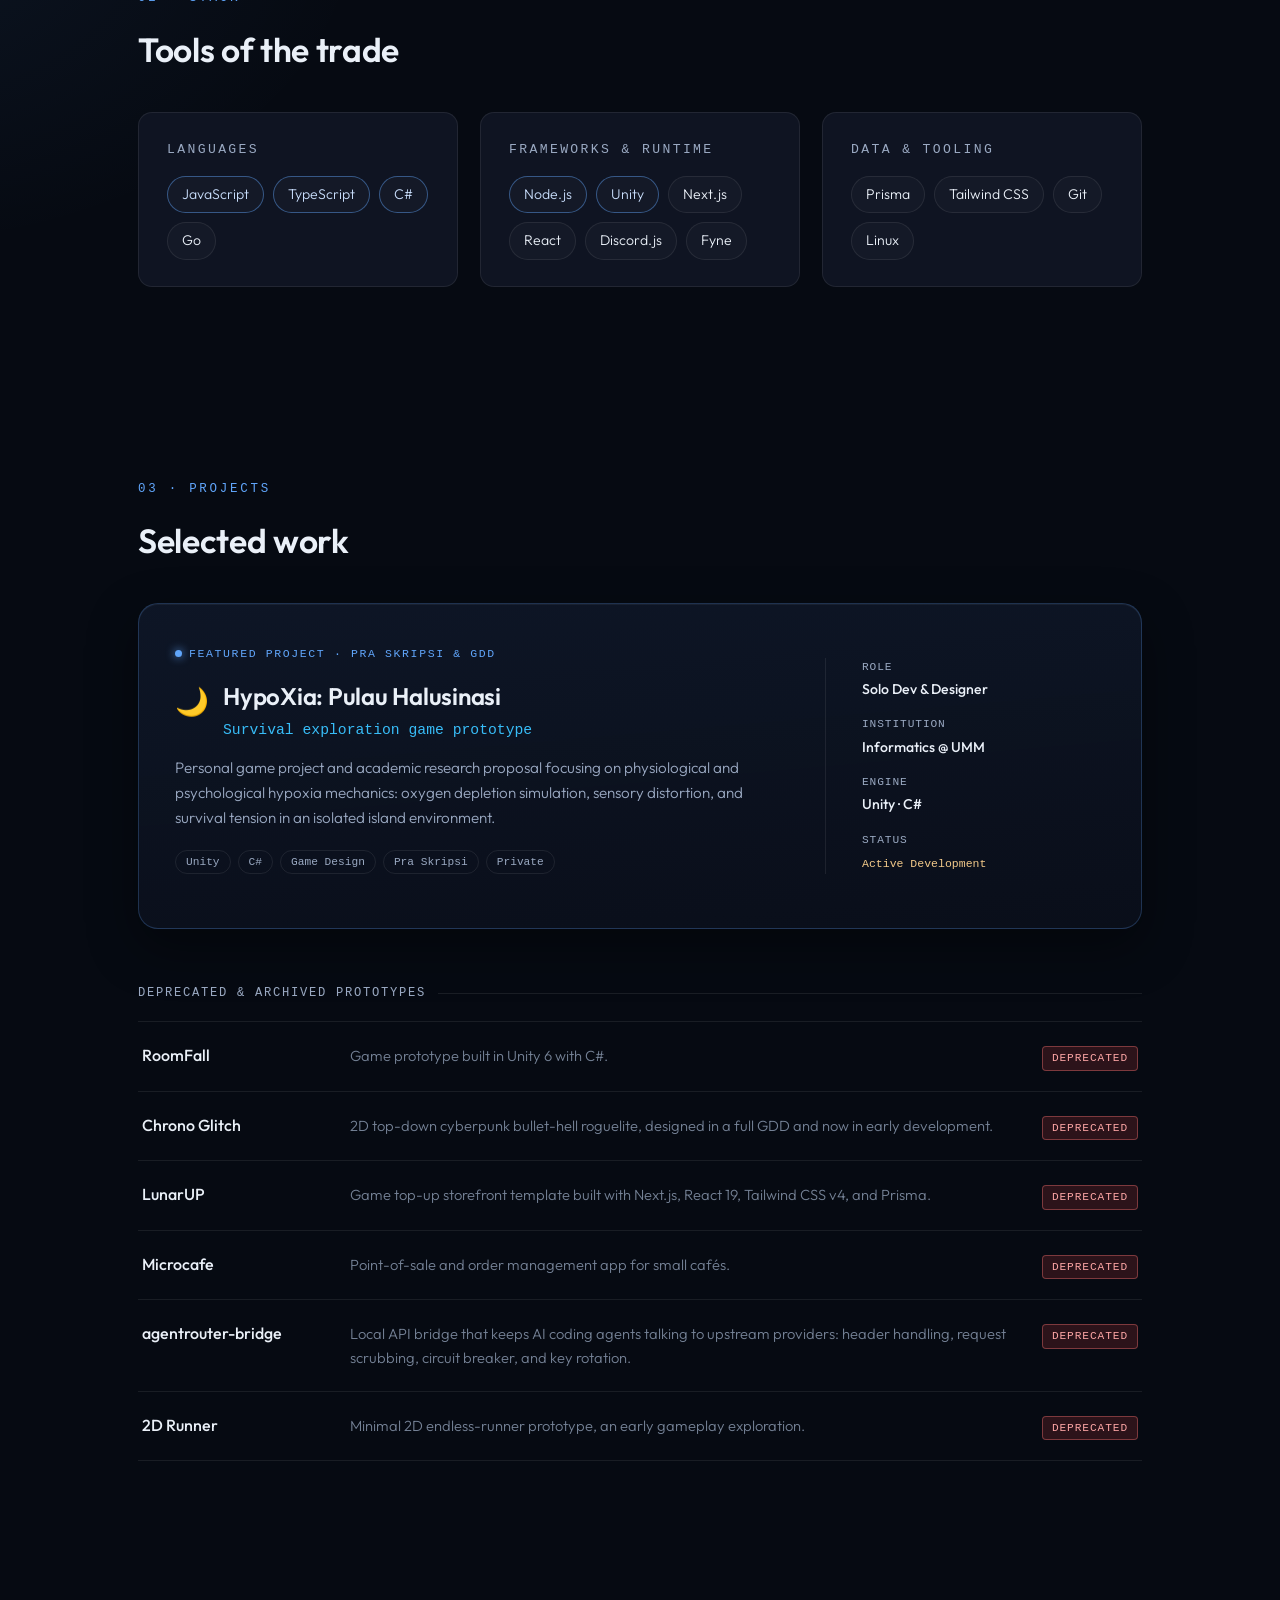
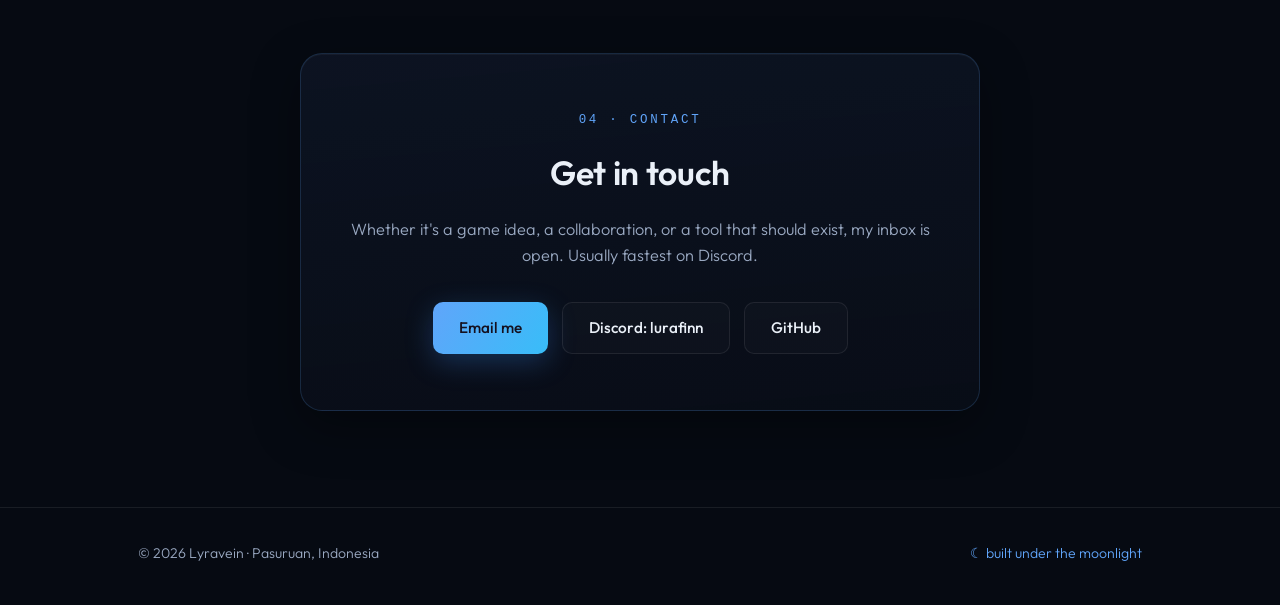
==== commit dbef7a4a: "Update About and Projects layout, remove denia and roomfall paths" ====
--- a/index.html
+++ b/index.html
@@ -85,7 +85,7 @@
         main, header.nav, footer { position: relative; z-index: 1; }
         .wrap { max-width: 1060px; margin: 0 auto; padding: 0 28px; }
 
-        section { padding: 96px 0; }
+        section { padding: 96px 0; scroll-margin-top: 48px; }
         .section-label {
             font-family: var(--mono);
             font-size: .78rem;
@@ -228,6 +228,80 @@
             margin-bottom: 34px;
         }
         .hero-meta .sep { margin: 0 10px; color: rgba(255,255,255,.22); }
+        /* ---------- about ---------- */
+        .about-grid {
+            display: grid;
+            grid-template-columns: 1.12fr 0.88fr;
+            gap: 48px;
+            align-items: start;
+        }
+        .about-header {
+            display: flex;
+            align-items: center;
+            gap: 20px;
+            margin-bottom: 24px;
+        }
+        .about-avatar {
+            position: relative;
+            width: 76px;
+            height: 76px;
+            flex-shrink: 0;
+            padding: 3px;
+            border-radius: 50%;
+            background: linear-gradient(135deg, rgba(96,165,250,.6), rgba(56,189,248,.25));
+            box-shadow: 0 0 22px rgba(96,165,250,.25);
+        }
+        .about-avatar img {
+            width: 100%;
+            height: 100%;
+            border-radius: 50%;
+            object-fit: cover;
+            display: block;
+        }
+        .about-header h2 { margin-bottom: 4px; }
+        .about-meta {
+            color: var(--muted);
+            font-size: .95rem;
+        }
+        .about-meta .name-highlight {
+            color: var(--text);
+            font-weight: 500;
+        }
+        .about-meta .sep { margin: 0 8px; color: rgba(255,255,255,.2); }
+        .about-body { max-width: 58ch; }
+        .about-body .lead + .lead { margin-top: 16px; }
+        .about-edu-card {
+            background: linear-gradient(175deg, rgba(16,24,42,0.65) 0%, rgba(10,15,26,0.88) 100%);
+            border: 1px solid rgba(96,165,250,.18);
+            border-radius: 18px;
+            padding: 28px 26px 24px;
+            box-shadow: 0 14px 40px rgba(0,0,0,.35), inset 0 1px 0 rgba(255,255,255,.04);
+        }
+        .about-edu-card h3 {
+            font-family: var(--mono);
+            font-size: .78rem;
+            letter-spacing: .16em;
+            text-transform: uppercase;
+            color: var(--accent);
+            margin-bottom: 22px;
+        }
+        @media (max-width: 900px) {
+            .about-grid {
+                grid-template-columns: 1fr;
+                gap: 36px;
+            }
+            .about-body { max-width: none; }
+        }
+        @media (max-width: 640px) {
+            .about-header {
+                flex-direction: column;
+                align-items: flex-start;
+                gap: 16px;
+            }
+            .about-edu-card {
+                padding: 22px 18px 18px;
+            }
+        }
         .tagline {
             color: var(--muted);
             font-size: 1.04rem;
@@ -284,13 +358,13 @@
 
         /* ---------- education ---------- */
         .timeline { border-left: 1px solid var(--line); margin-left: 6px; }
-        .t-item { position: relative; padding: 0 0 34px 30px; }
+        .t-item { position: relative; padding: 0 0 22px 24px; }
         .t-item:last-child { padding-bottom: 0; }
         .t-item::before {
             content: '';
             position: absolute;
             left: -6px;
-            top: 8px;
+            top: 7px;
             width: 11px; height: 11px;
             border-radius: 50%;
             background: var(--bg);
@@ -298,20 +372,20 @@
             box-shadow: 0 0 12px rgba(96,165,250,.45);
         }
         .t-item.current::before { background: var(--accent); }
-        .t-school { font-weight: 500; font-size: 1.06rem; }
-        .t-desc { color: var(--muted); font-size: .93rem; margin-top: 3px; }
+        .t-school { font-weight: 500; font-size: .98rem; }
+        .t-desc { color: var(--muted); font-size: .86rem; margin-top: 2px; }
         .t-badge {
             display: inline-block;
             font-family: var(--mono);
-            font-size: .68rem;
-            letter-spacing: .12em;
+            font-size: .64rem;
+            letter-spacing: .1em;
             text-transform: uppercase;
             color: var(--accent);
             border: 1px solid rgba(96,165,250,.4);
             border-radius: 999px;
-            padding: 2px 11px;
-            margin-left: 10px;
-            vertical-align: 2px;
+            padding: 1px 9px;
+            margin-left: 8px;
+            vertical-align: 1px;
         }
 
         /* ---------- stack ---------- */
@@ -344,6 +418,108 @@
 
         /* ---------- projects ---------- */
         .proj-grid { display: grid; grid-template-columns: repeat(auto-fit, minmax(290px, 1fr)); gap: 22px; margin-bottom: 54px; }
+        .featured-card {
+            background: linear-gradient(175deg, rgba(16,24,42,0.85) 0%, rgba(10,15,26,0.95) 100%);
+            border: 1px solid rgba(96,165,250,.24);
+            border-radius: 20px;
+            padding: 34px 36px;
+            margin-bottom: 54px;
+            display: grid;
+            grid-template-columns: 1fr 280px;
+            gap: 40px;
+            align-items: center;
+            box-shadow: 0 18px 50px rgba(0,0,0,.4), inset 0 1px 0 rgba(255,255,255,.05);
+            transition: border-color .2s ease, box-shadow .2s ease, transform .2s ease;
+        }
+        .featured-card:hover {
+            border-color: rgba(96,165,250,.45);
+            box-shadow: 0 22px 60px rgba(56,140,240,.12), 0 18px 50px rgba(0,0,0,.5);
+            transform: translateY(-2px);
+        }
+        .f-badge {
+            display: inline-flex;
+            align-items: center;
+            gap: 7px;
+            font-family: var(--mono);
+            font-size: .72rem;
+            letter-spacing: .14em;
+            text-transform: uppercase;
+            color: var(--accent);
+            margin-bottom: 14px;
+        }
+        .f-badge .f-dot {
+            width: 7px;
+            height: 7px;
+            border-radius: 50%;
+            background: var(--accent);
+            box-shadow: 0 0 10px var(--accent);
+        }
+        .featured-header {
+            display: flex;
+            align-items: center;
+            gap: 14px;
+            margin-bottom: 12px;
+        }
+        .featured-title {
+            font-size: 1.5rem;
+            font-weight: 600;
+            color: var(--text);
+            letter-spacing: -.01em;
+        }
+        .featured-subtitle {
+            font-size: .92rem;
+            color: var(--accent2);
+            font-family: var(--mono);
+            margin-top: 2px;
+        }
+        .featured-desc {
+            color: var(--muted);
+            font-size: .95rem;
+            line-height: 1.65;
+            margin-bottom: 20px;
+            max-width: 60ch;
+        }
+        .featured-meta {
+            border-left: 1px solid var(--line);
+            padding-left: 36px;
+            display: flex;
+            flex-direction: column;
+            gap: 14px;
+        }
+        .f-meta-item {
+            display: flex;
+            flex-direction: column;
+            gap: 2px;
+        }
+        .f-meta-k {
+            font-family: var(--mono);
+            font-size: .7rem;
+            color: var(--muted);
+            letter-spacing: .08em;
+            text-transform: uppercase;
+        }
+        .f-meta-v {
+            font-size: .88rem;
+            color: var(--text);
+            font-weight: 500;
+        }
+        .section-subhead {
+            font-family: var(--mono);
+            font-size: .76rem;
+            letter-spacing: .14em;
+            text-transform: uppercase;
+            color: var(--muted);
+            margin-bottom: 18px;
+            display: flex;
+            align-items: center;
+            gap: 12px;
+        }
+        .section-subhead::after {
+            content: '';
+            flex-grow: 1;
+            height: 1px;
+            background: var(--line);
+        }
         .proj-card {
             position: relative;
             display: flex;
@@ -402,11 +578,34 @@
         }
         .row-meta.pub { color: #9fe8b8; }
         .row-meta.wip { color: #f2c98a; }
+        .row-meta.dep {
+            color: #fca5a5;
+            font-weight: 500;
+            border: 1px solid rgba(248,113,113,.4);
+            padding: 2px 9px;
+            border-radius: 4px;
+            background: rgba(239,68,68,.16);
+            font-size: .7rem;
+            letter-spacing: .08em;
+            text-transform: uppercase;
+        }
+        .row-item.deprecated .row-desc { color: rgba(154,169,194,.75); }
+        .row-item.deprecated:hover .row-desc { color: var(--muted); }
         a.rowlink:hover .row-name { color: var(--accent); }
 
         /* ---------- contact ---------- */
-        .contact-inner { text-align: center; max-width: 560px; margin: 0 auto; }
-        .contact-inner p { color: var(--muted); margin-bottom: 38px; }
+        .contact-card {
+            background: linear-gradient(175deg, rgba(16,24,42,0.65) 0%, rgba(9,14,24,0.85) 100%);
+            border: 1px solid rgba(96,165,250,.18);
+            border-radius: 22px;
+            padding: 56px 36px;
+            text-align: center;
+            max-width: 680px;
+            margin: 0 auto;
+            box-shadow: 0 16px 48px rgba(0,0,0,.35), inset 0 1px 0 rgba(255,255,255,.04);
+        }
+        .contact-card h2 { margin-bottom: 16px; }
+        .contact-card p.contact-desc { color: var(--muted); font-size: 1.02rem; margin-bottom: 34px; line-height: 1.6; }
         .contact-row { display: flex; justify-content: center; gap: 14px; flex-wrap: wrap; }
 
         /* ---------- footer ---------- */
@@ -433,6 +632,20 @@
             .moon { width: 230px; height: 230px; top: 9%; right: -40px; opacity: .85; }
             .glow-wash { width: 520px; height: 520px; right: -160px; }
             section { padding: 78px 0; }
+            .featured-card {
+                grid-template-columns: 1fr;
+                gap: 28px;
+                padding: 28px 24px;
+            }
+            .featured-meta {
+                border-left: none;
+                border-top: 1px solid var(--line);
+                padding-left: 0;
+                padding-top: 22px;
+                display: grid;
+                grid-template-columns: 1fr 1fr;
+                gap: 14px;
+            }
         }
         @media (max-width: 640px) {
             .wrap { padding: 0 22px; }
@@ -442,6 +655,8 @@
             .hero { padding-top: 105px; }
             .moon { width: 170px; height: 170px; right: -46px; top: 7%; }
             .crater { transform: scale(.6); }
+            .featured-meta { grid-template-columns: 1fr; }
+            .contact-card { padding: 40px 20px; }
             .row-item { flex-wrap: wrap; gap: 6px 14px; }
             .row-name { min-width: 0; }
             .row-desc { width: 100%; order: 3; }
@@ -466,7 +681,6 @@
             <a class="brand" href="#top"><span class="dot" aria-hidden="true"></span>lyravein</a>
             <nav class="links" aria-label="Main navigation">
                 <a href="#about">About</a>
-                <a href="#education">Education</a>
                 <a href="#stack">Stack</a>
                 <a href="#projects">Projects</a>
                 <a href="#contact">Contact</a>
@@ -501,41 +715,53 @@
         <section id="about">
             <div class="wrap reveal">
                 <p class="section-label">01 · About</p>
-                <h2>Night-shift builder</h2>
-                <p class="lead">
-                    I'm a developer from Pasuruan, Indonesia, currently studying Informatics Engineering at
-                    Universitas Muhammadiyah Malang. Most of what I make happens late at night: Discord bots that
-                    never sleep, games in Unity, and desktop tools that scratch my own itches.
-                </p>
-                <p class="lead" style="margin-top:16px;">
-                    I like software that runs quietly and reliably: a download manager in Go, a bot that has been
-                    online for months on a repurposed Android phone, bridges that keep other tools talking to each
-                    other. If it can be automated, scripted, or shipped, I'm probably already building it.
-                </p>
-            </div>
-        </section>
-
-        <!-- ================= EDUCATION ================= -->
-        <section id="education">
-            <div class="wrap reveal">
-                <p class="section-label">02 · Education</p>
-                <h2>The path so far</h2>
-                <div class="timeline">
-                    <div class="t-item">
-                        <p class="t-school">SD Negeri Sekarmojo 3</p>
-                        <p class="t-desc">Elementary school · Pasuruan</p>
-                    </div>
-                    <div class="t-item">
-                        <p class="t-school">SMP Negeri 1 Purwosari</p>
-                        <p class="t-desc">Junior high school · Purwosari</p>
-                    </div>
-                    <div class="t-item">
-                        <p class="t-school">SMK Negeri 1 Purwosari</p>
-                        <p class="t-desc">Vocational high school · Purwosari</p>
-                    </div>
-                    <div class="t-item current">
-                        <p class="t-school">Universitas Muhammadiyah Malang<span class="t-badge">current</span></p>
-                        <p class="t-desc">B.Sc. in Teknik Informatika (Informatics Engineering)</p>
+                <div class="about-grid">
+                    <div class="about-story">
+                        <div class="about-header">
+                            <div class="about-avatar">
+                                <img src="portrait.jpg" alt="Portrait of Johan Firmansyah" width="76" height="76">
+                            </div>
+                            <div>
+                                <h2>Night-shift builder</h2>
+                                <p class="about-meta"><span class="name-highlight">Johan Firmansyah</span><span class="sep">·</span>Informatics @ UMM</p>
+                            </div>
+                        </div>
+                        <div class="about-body">
+                            <p class="lead">
+                                I'm a developer from Pasuruan, Indonesia, currently studying Informatics Engineering at
+                                Universitas Muhammadiyah Malang. Most of what I make happens late at night: Discord bots that
+                                never sleep, games in Unity, and desktop tools that scratch my own itches.
+                            </p>
+                            <p class="lead">
+                                I like software that runs quietly and reliably: a download manager in Go, a bot that has been
+                                online for months on a repurposed Android phone, bridges that keep other tools talking to each
+                                other. If it can be automated, scripted, or shipped, I'm probably already building it.
+                            </p>
+                        </div>
+                    </div>
+
+                    <div class="about-edu" id="education">
+                        <div class="about-edu-card">
+                            <h3>The path so far</h3>
+                            <div class="timeline">
+                                <div class="t-item">
+                                    <p class="t-school">SD Negeri Sekarmojo 3</p>
+                                    <p class="t-desc">Elementary school · Pasuruan</p>
+                                </div>
+                                <div class="t-item">
+                                    <p class="t-school">SMP Negeri 1 Purwosari</p>
+                                    <p class="t-desc">Junior high school · Purwosari</p>
+                                </div>
+                                <div class="t-item">
+                                    <p class="t-school">SMK Negeri 1 Purwosari</p>
+                                    <p class="t-desc">Vocational high school · Purwosari</p>
+                                </div>
+                                <div class="t-item current">
+                                    <p class="t-school">Universitas Muhammadiyah Malang<span class="t-badge">current</span></p>
+                                    <p class="t-desc">B.Sc. in Teknik Informatika</p>
+                                </div>
+                            </div>
+                        </div>
                     </div>
                 </div>
             </div>
@@ -544,7 +770,7 @@
         <!-- ================= STACK ================= -->
         <section id="stack">
             <div class="wrap reveal">
-                <p class="section-label">03 · Stack</p>
+                <p class="section-label">02 · Stack</p>
                 <h2>Tools of the trade</h2>
                 <div class="stack-grid">
                     <div class="stack-card">
@@ -583,82 +809,85 @@
         <!-- ================= PROJECTS ================= -->
         <section id="projects">
             <div class="wrap reveal">
-                <p class="section-label">04 · Projects</p>
+                <p class="section-label">03 · Projects</p>
                 <h2>Selected work</h2>
 
-                <div class="proj-grid">
-                    <article class="proj-card">
-                        <div class="proj-icon" aria-hidden="true">🌙</div>
-                        <h3>Denia</h3>
-                        <p>Personal Discord bot built with Node.js and Discord.js. Runs around the clock on a tiny home
-                        server, handling everyday server helpers and automation.</p>
+                <article class="featured-card">
+                    <div class="featured-main">
+                        <div class="f-badge">
+                            <span class="f-dot" aria-hidden="true"></span>
+                            Featured Project · Pra Skripsi &amp; GDD
+                        </div>
+                        <div class="featured-header">
+                            <div class="proj-icon" aria-hidden="true">🌙</div>
+                            <div>
+                                <h3 class="featured-title">HypoXia: Pulau Halusinasi</h3>
+                                <p class="featured-subtitle">Survival exploration game prototype</p>
+                            </div>
+                        </div>
+                        <p class="featured-desc">
+                            Personal game project and academic research proposal focusing on physiological and psychological hypoxia mechanics: oxygen depletion simulation, sensory distortion, and survival tension in an isolated island environment.
+                        </p>
                         <div class="p-tags">
-                            <span class="p-tag">Node.js</span><span class="p-tag">Discord.js</span>
-                        </div>
-                        <div class="p-links">
-                            <a href="/denia/">Open page →</a>
-                            <a href="https://discord.com/oauth2/authorize?client_id=1510462661836542063&amp;scope=bot%20applications.commands" target="_blank" rel="noopener">Invite bot ↗</a>
-                        </div>
-                    </article>
-
-                    <article class="proj-card">
-                        <div class="proj-icon" aria-hidden="true">⬇️</div>
-                        <h3>lunefetch</h3>
-                        <p>Cross-platform download manager desktop app written in Go with Fyne: chunked multi-connection
-                        downloads, a proper queue, and a browser extension that intercepts downloads.</p>
-                        <div class="p-tags">
-                            <span class="p-tag">Go</span><span class="p-tag">Fyne</span><span class="p-tag">SQLite</span>
-                        </div>
-                        <div class="p-links">
-                            <a href="https://github.com/Lyravein/lunefetch" target="_blank" rel="noopener">GitHub ↗</a>
-                        </div>
-                    </article>
-
-                    <article class="proj-card">
-                        <div class="proj-icon" aria-hidden="true">🏢</div>
-                        <h3>FiveFloors</h3>
-                        <p>A small Unity game: five floors of escalating challenge. Built with C# in Unity 2022.3,
-                        with its own landing page.</p>
-                        <div class="p-tags">
-                            <span class="p-tag">Unity</span><span class="p-tag">C#</span>
-                        </div>
-                        <div class="p-links">
-                            <a href="/fivefloors/">Open page →</a>
-                            <a href="https://github.com/Lyravein/FiveFloors" target="_blank" rel="noopener">GitHub ↗</a>
-                        </div>
-                    </article>
-                </div>
+                            <span class="p-tag">Unity</span>
+                            <span class="p-tag">C#</span>
+                            <span class="p-tag">Game Design</span>
+                            <span class="p-tag">Pra Skripsi</span>
+                            <span class="p-tag">Private</span>
+                        </div>
+                    </div>
+                    <aside class="featured-meta">
+                        <div class="f-meta-item">
+                            <span class="f-meta-k">Role</span>
+                            <span class="f-meta-v">Solo Dev &amp; Designer</span>
+                        </div>
+                        <div class="f-meta-item">
+                            <span class="f-meta-k">Institution</span>
+                            <span class="f-meta-v">Informatics @ UMM</span>
+                        </div>
+                        <div class="f-meta-item">
+                            <span class="f-meta-k">Engine</span>
+                            <span class="f-meta-v">Unity · C#</span>
+                        </div>
+                        <div class="f-meta-item">
+                            <span class="f-meta-k">Status</span>
+                            <span class="f-meta-v"><span class="row-meta wip">Active Development</span></span>
+                        </div>
+                    </aside>
+                </article>
+
+                <p class="section-subhead">Deprecated &amp; archived prototypes</p>
 
                 <div class="rows">
-                    <a class="rowlink" href="/roomfall/"><div class="row-item">
+                    <div class="row-item deprecated">
                         <span class="row-name">RoomFall</span>
                         <span class="row-desc">Game prototype built in Unity 6 with C#.</span>
-                        <span class="row-meta wip">WIP</span>
-                    </div></a>
-                    <div class="row-item">
+                        <span class="row-meta dep">deprecated</span>
+                    </div>
+                    <div class="row-item deprecated">
                         <span class="row-name">Chrono Glitch</span>
                         <span class="row-desc">2D top-down cyberpunk bullet-hell roguelite, designed in a full GDD and now in early development.</span>
-                        <span class="row-meta wip">WIP</span>
-                    </div>
-                    <div class="row-item">
+                        <span class="row-meta dep">deprecated</span>
+                    </div>
+                    <div class="row-item deprecated">
                         <span class="row-name">LunarUP</span>
                         <span class="row-desc">Game top-up storefront template built with Next.js, React 19, Tailwind CSS v4, and Prisma.</span>
-                        <span class="row-meta">private</span>
-                    </div>
-                    <div class="row-item">
+                        <span class="row-meta dep">deprecated</span>
+                    </div>
+                    <div class="row-item deprecated">
                         <span class="row-name">Microcafe</span>
                         <span class="row-desc">Point-of-sale and order management app for small cafés.</span>
-                        <span class="row-meta">private</span>
-                    </div>
-                    <a class="rowlink" href="https://github.com/Lyravein/agentrouter-bridge" target="_blank" rel="noopener"><div class="row-item">
+                        <span class="row-meta dep">deprecated</span>
+                    </div>
+                    <a class="rowlink" href="https://github.com/Lyravein/agentrouter-bridge" target="_blank" rel="noopener"><div class="row-item deprecated">
                         <span class="row-name">agentrouter-bridge</span>
                         <span class="row-desc">Local API bridge that keeps AI coding agents talking to upstream providers: header handling, request scrubbing, circuit breaker, and key rotation.</span>
-                        <span class="row-meta pub">public</span>
+                        <span class="row-meta dep">deprecated</span>
                     </div></a>
-                    <div class="row-item">
+                    <div class="row-item deprecated">
                         <span class="row-name">2D Runner</span>
                         <span class="row-desc">Minimal 2D endless-runner prototype, an early gameplay exploration.</span>
-                        <span class="row-meta wip">prototype</span>
+                        <span class="row-meta dep">deprecated</span>
                     </div>
                 </div>
             </div>
@@ -667,10 +896,10 @@
         <!-- ================= CONTACT ================= -->
         <section id="contact">
             <div class="wrap reveal">
-                <div class="contact-inner">
-                    <p class="section-label">05 · Contact</p>
+                <div class="contact-card">
+                    <p class="section-label">04 · Contact</p>
                     <h2>Get in touch</h2>
-                    <p>Whether it's a game idea, a bot, or a tool that should exist, my inbox is open. Usually faster on Discord.</p>
+                    <p class="contact-desc">Whether it's a game idea, a collaboration, or a tool that should exist, my inbox is open. Usually fastest on Discord.</p>
                     <div class="contact-row">
                         <a class="btn btn-solid" href="mailto:johanviv444@gmail.com">Email me</a>
                         <a class="btn btn-ghost" href="https://discord.com/users/543678254318485515" target="_blank" rel="noopener">Discord: lurafinn</a>
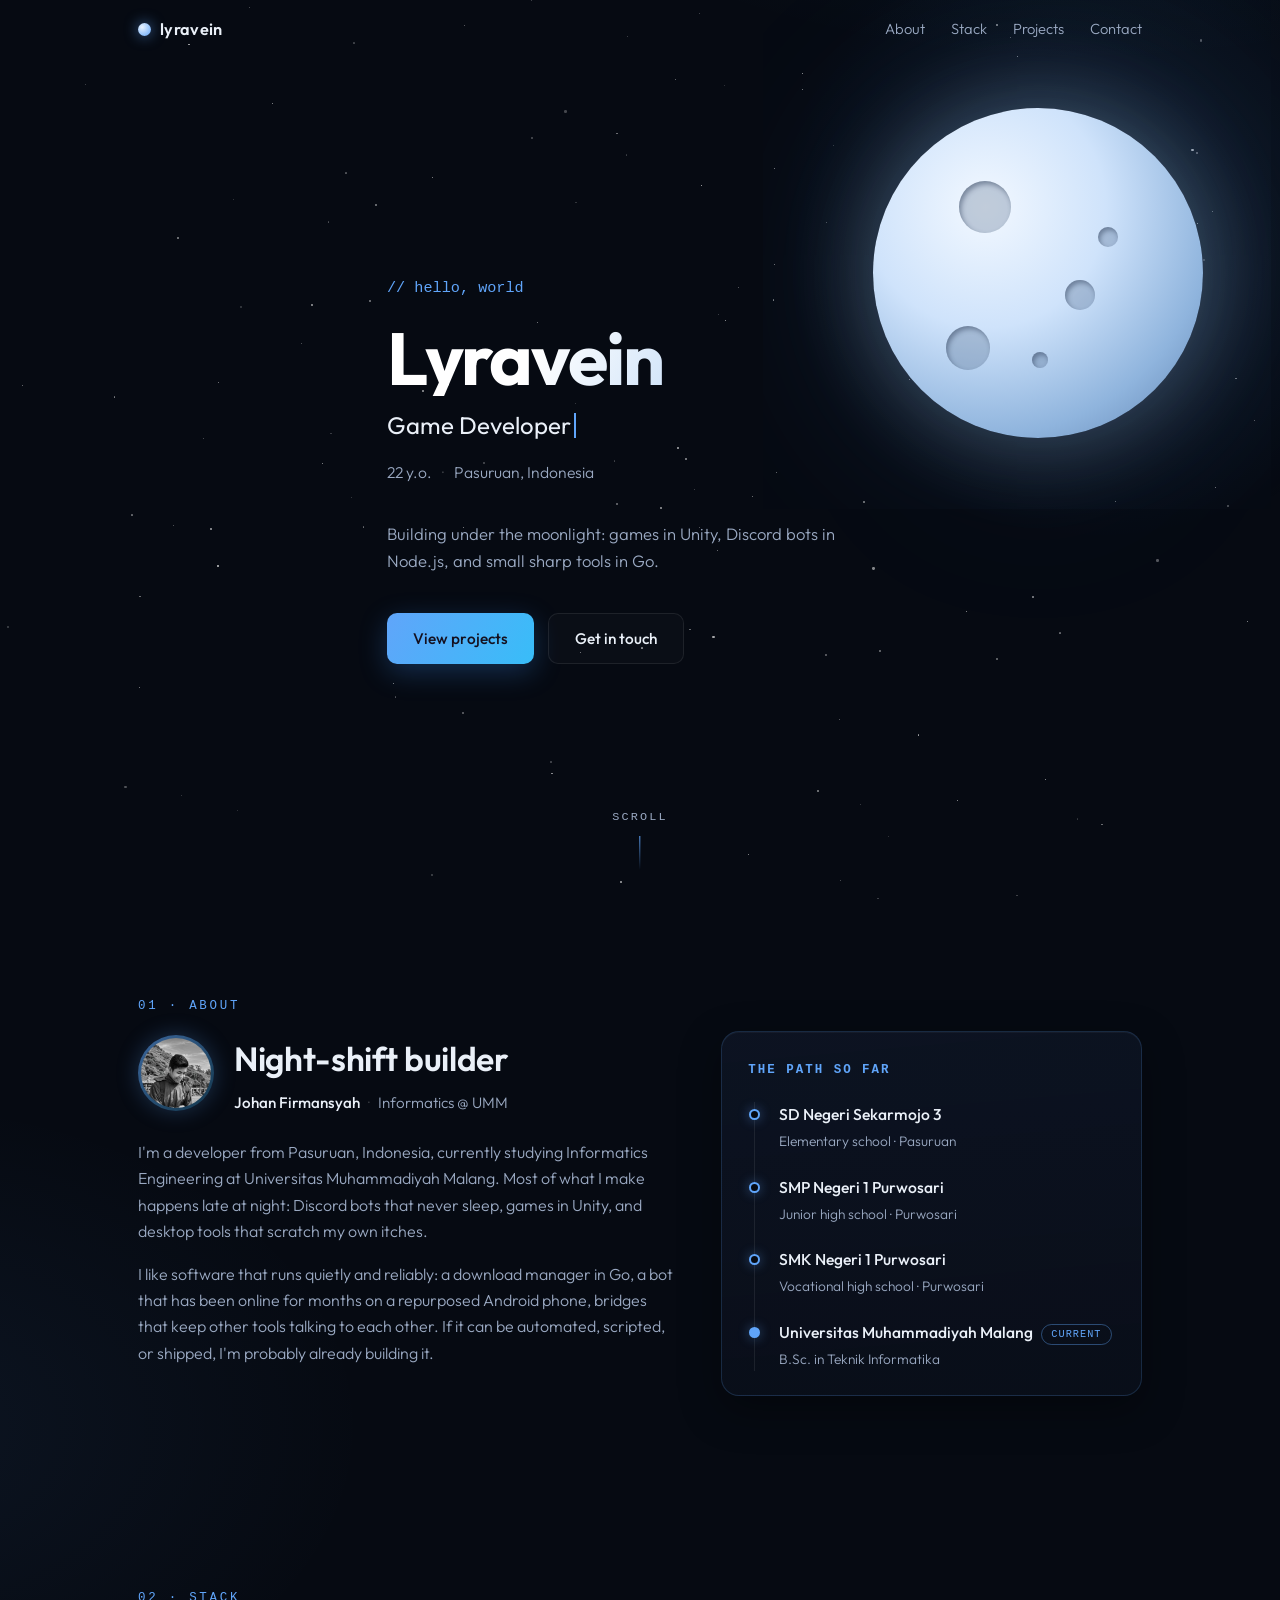
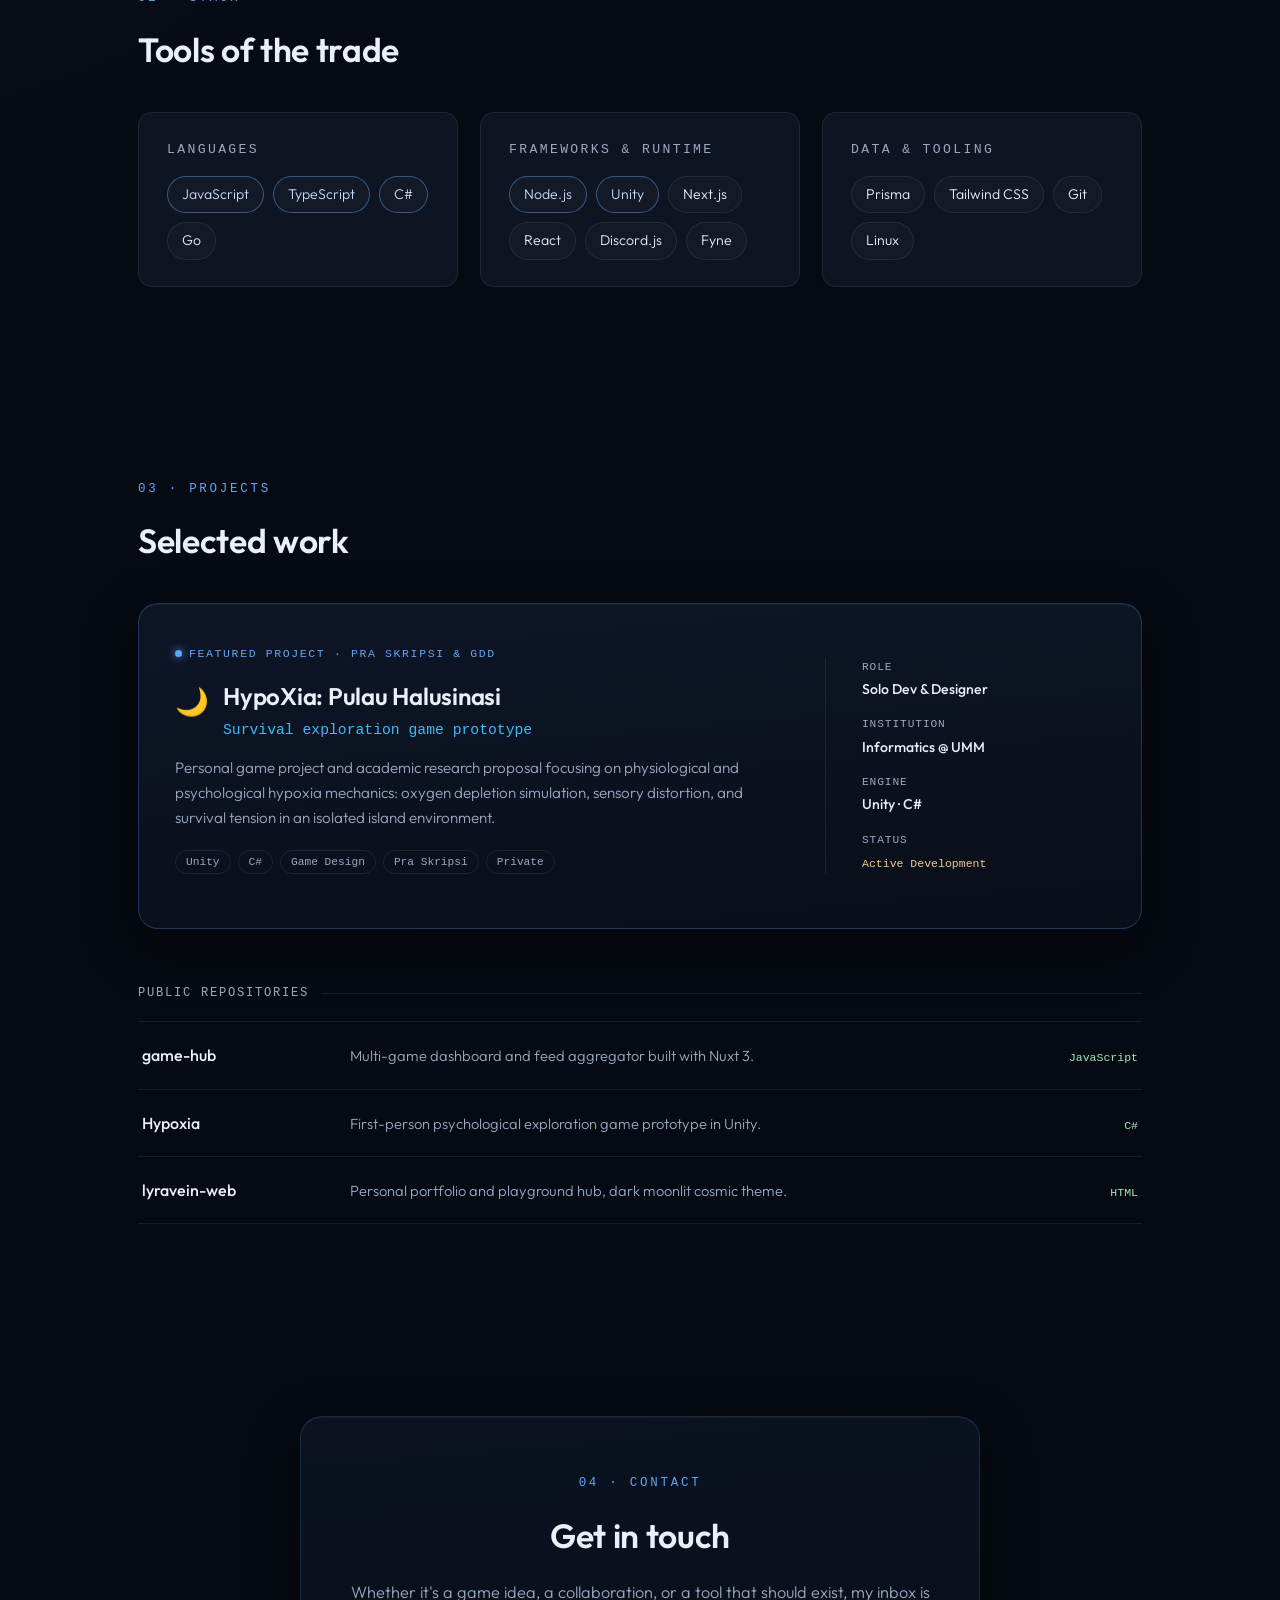
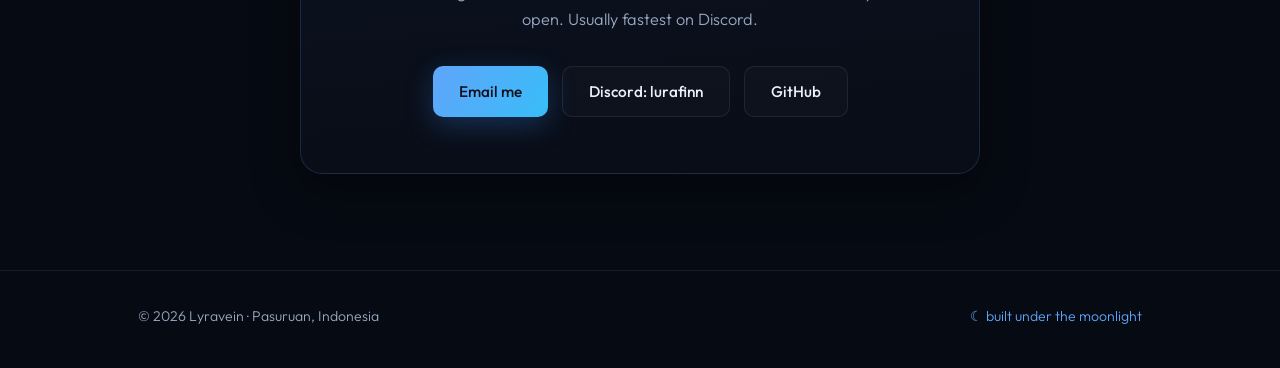
==== commit 6b8a5e84: "Add dynamic GitHub repository fetching and exclude grok-gateway" ====
--- a/index.html
+++ b/index.html
@@ -856,39 +856,24 @@
                     </aside>
                 </article>
 
-                <p class="section-subhead">Deprecated &amp; archived prototypes</p>
-
-                <div class="rows">
-                    <div class="row-item deprecated">
-                        <span class="row-name">RoomFall</span>
-                        <span class="row-desc">Game prototype built in Unity 6 with C#.</span>
-                        <span class="row-meta dep">deprecated</span>
-                    </div>
-                    <div class="row-item deprecated">
-                        <span class="row-name">Chrono Glitch</span>
-                        <span class="row-desc">2D top-down cyberpunk bullet-hell roguelite, designed in a full GDD and now in early development.</span>
-                        <span class="row-meta dep">deprecated</span>
-                    </div>
-                    <div class="row-item deprecated">
-                        <span class="row-name">LunarUP</span>
-                        <span class="row-desc">Game top-up storefront template built with Next.js, React 19, Tailwind CSS v4, and Prisma.</span>
-                        <span class="row-meta dep">deprecated</span>
-                    </div>
-                    <div class="row-item deprecated">
-                        <span class="row-name">Microcafe</span>
-                        <span class="row-desc">Point-of-sale and order management app for small cafés.</span>
-                        <span class="row-meta dep">deprecated</span>
-                    </div>
-                    <a class="rowlink" href="https://github.com/Lyravein/agentrouter-bridge" target="_blank" rel="noopener"><div class="row-item deprecated">
-                        <span class="row-name">agentrouter-bridge</span>
-                        <span class="row-desc">Local API bridge that keeps AI coding agents talking to upstream providers: header handling, request scrubbing, circuit breaker, and key rotation.</span>
-                        <span class="row-meta dep">deprecated</span>
+                <p class="section-subhead">Public repositories</p>
+
+                <div class="rows" id="repo-rows">
+                    <a class="rowlink" href="https://github.com/Lyravein/game-hub" target="_blank" rel="noopener"><div class="row-item">
+                        <span class="row-name">game-hub</span>
+                        <span class="row-desc">Multi-game dashboard and feed aggregator built with Nuxt 3.</span>
+                        <span class="row-meta pub">JavaScript</span>
                     </div></a>
-                    <div class="row-item deprecated">
-                        <span class="row-name">2D Runner</span>
-                        <span class="row-desc">Minimal 2D endless-runner prototype, an early gameplay exploration.</span>
-                        <span class="row-meta dep">deprecated</span>
-                    </div>
+                    <a class="rowlink" href="https://github.com/Lyravein/Hypoxia" target="_blank" rel="noopener"><div class="row-item">
+                        <span class="row-name">Hypoxia</span>
+                        <span class="row-desc">First-person psychological exploration game prototype in Unity.</span>
+                        <span class="row-meta pub">C#</span>
+                    </div></a>
+                    <a class="rowlink" href="https://github.com/Lyravein/lyravein-web" target="_blank" rel="noopener"><div class="row-item">
+                        <span class="row-name">lyravein-web</span>
+                        <span class="row-desc">Personal portfolio and playground hub, dark moonlit cosmic theme.</span>
+                        <span class="row-meta pub">HTML</span>
+                    </div></a>
                 </div>
             </div>
         </section>
@@ -1014,6 +999,64 @@
                 });
             }, { threshold: 0.12 });
             document.querySelectorAll('.reveal').forEach(function (el) { io.observe(el); });
+
+            /* ---- dynamic github repos ---- */
+            (function fetchRepos() {
+                var container = document.getElementById('repo-rows');
+                if (!container) return;
+                var cacheKey = 'lyr_gh_repos_v1';
+                var cacheTimeKey = 'lyr_gh_repos_time';
+                var now = Date.now();
+                var cached = localStorage.getItem(cacheKey);
+                var cachedTime = localStorage.getItem(cacheTimeKey);
+
+                function render(repos) {
+                    var html = '';
+                    var hidden = ['grok-gateway', 'lyravein'];
+                    var defDescs = {
+                        'lyravein-web': 'Personal portfolio and playground hub, dark moonlit cosmic theme.',
+                        'hypoxia': 'First-person psychological exploration game prototype in Unity.'
+                    };
+                    repos.forEach(function (r) {
+                        if (r.fork) return;
+                        var nameLower = (r.name || '').toLowerCase();
+                        if (hidden.indexOf(nameLower) !== -1) return;
+                        var desc = r.description || defDescs[nameLower] || 'Public repository on GitHub.';
+                        var lang = r.language || 'public';
+                        var link = r.html_url || ('https://github.com/Lyravein/' + r.name);
+                        html += '<a class="rowlink" href="' + link + '" target="_blank" rel="noopener">' +
+                            '<div class="row-item">' +
+                            '<span class="row-name">' + r.name + '</span>' +
+                            '<span class="row-desc">' + desc + '</span>' +
+                            '<span class="row-meta pub">' + lang + '</span>' +
+                            '</div></a>';
+                    });
+                    if (html) {
+                        container.innerHTML = html;
+                    }
+                }
+
+                if (cached && cachedTime && (now - parseInt(cachedTime, 10) < 3600000)) {
+                    try {
+                        render(JSON.parse(cached));
+                        return;
+                    } catch (e) {}
+                }
+
+                fetch('https://api.github.com/users/Lyravein/repos?sort=updated&per_page=30')
+                    .then(function (res) {
+                        if (!res.ok) throw new Error('status ' + res.status);
+                        return res.json();
+                    })
+                    .then(function (data) {
+                        if (Array.isArray(data)) {
+                            localStorage.setItem(cacheKey, JSON.stringify(data));
+                            localStorage.setItem(cacheTimeKey, now.toString());
+                            render(data);
+                        }
+                    })
+                    .catch(function () {});
+            })();
         })();
     </script>
 </body>
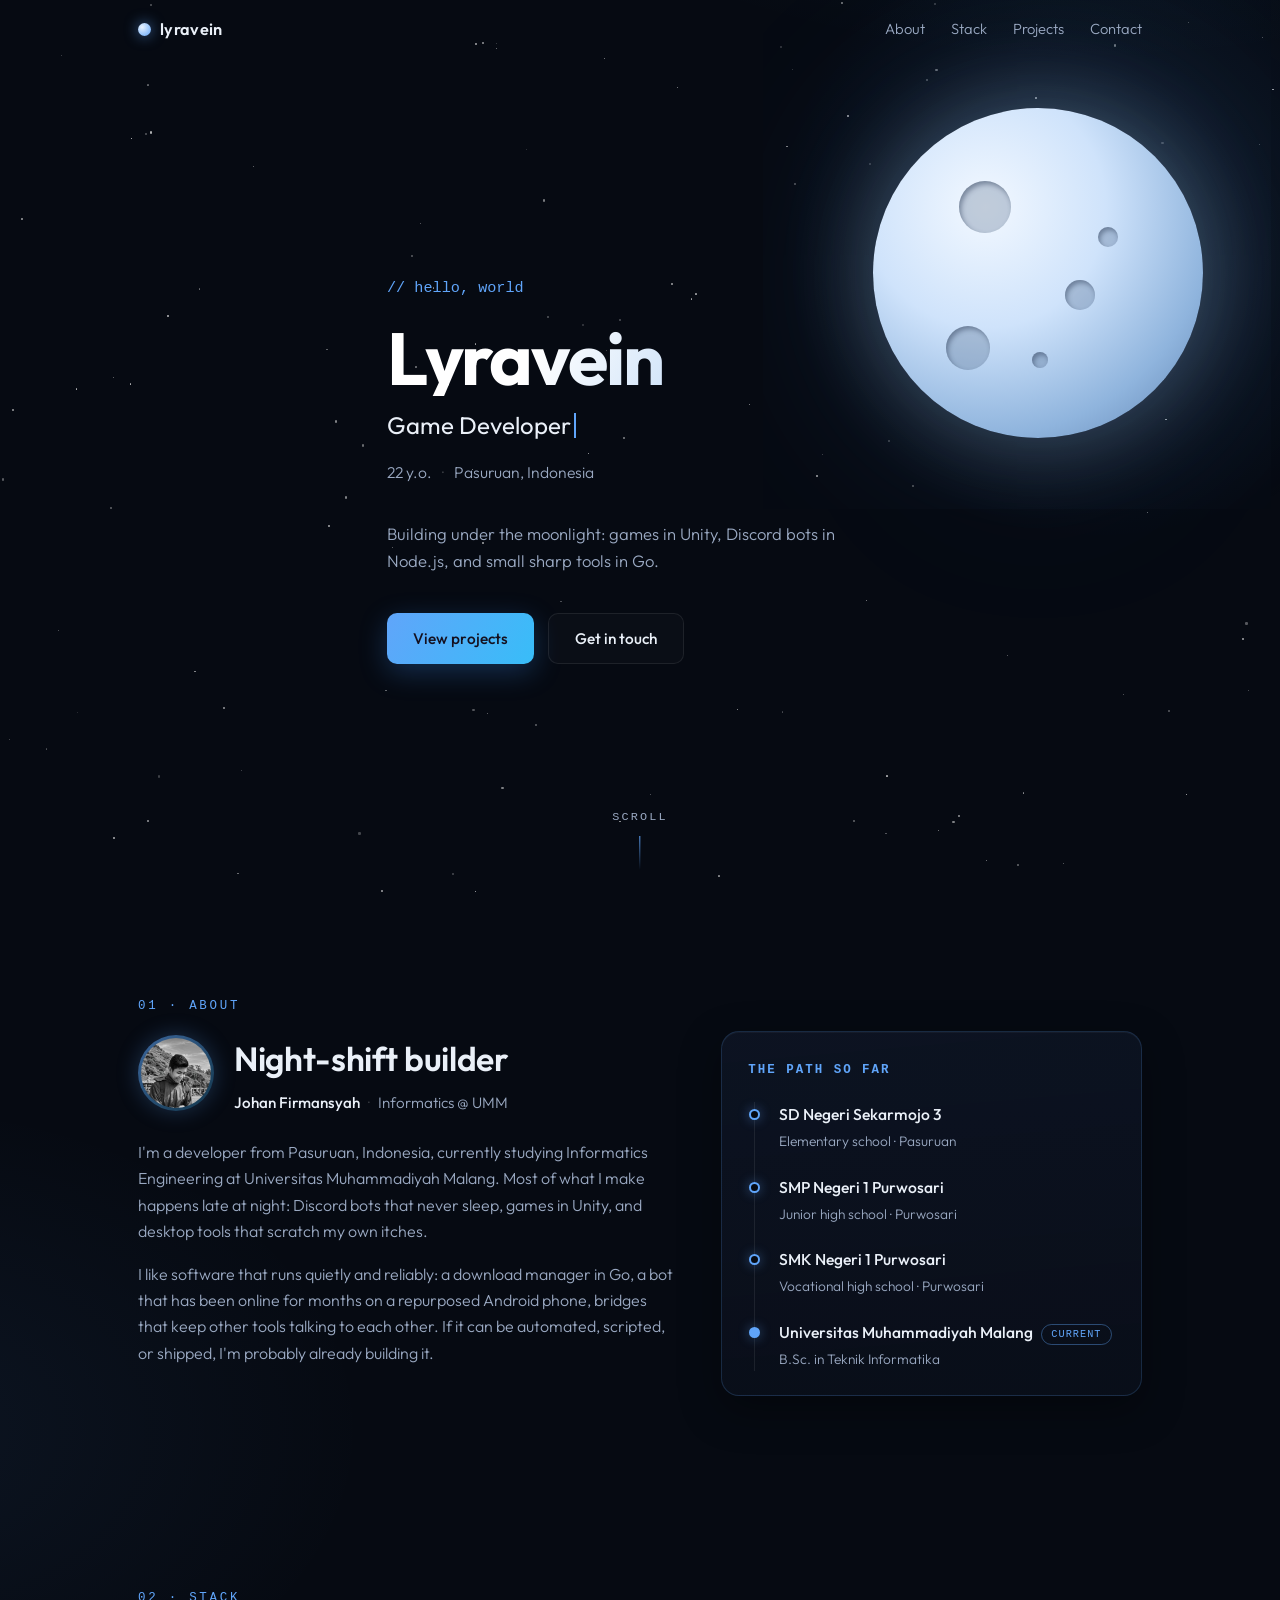
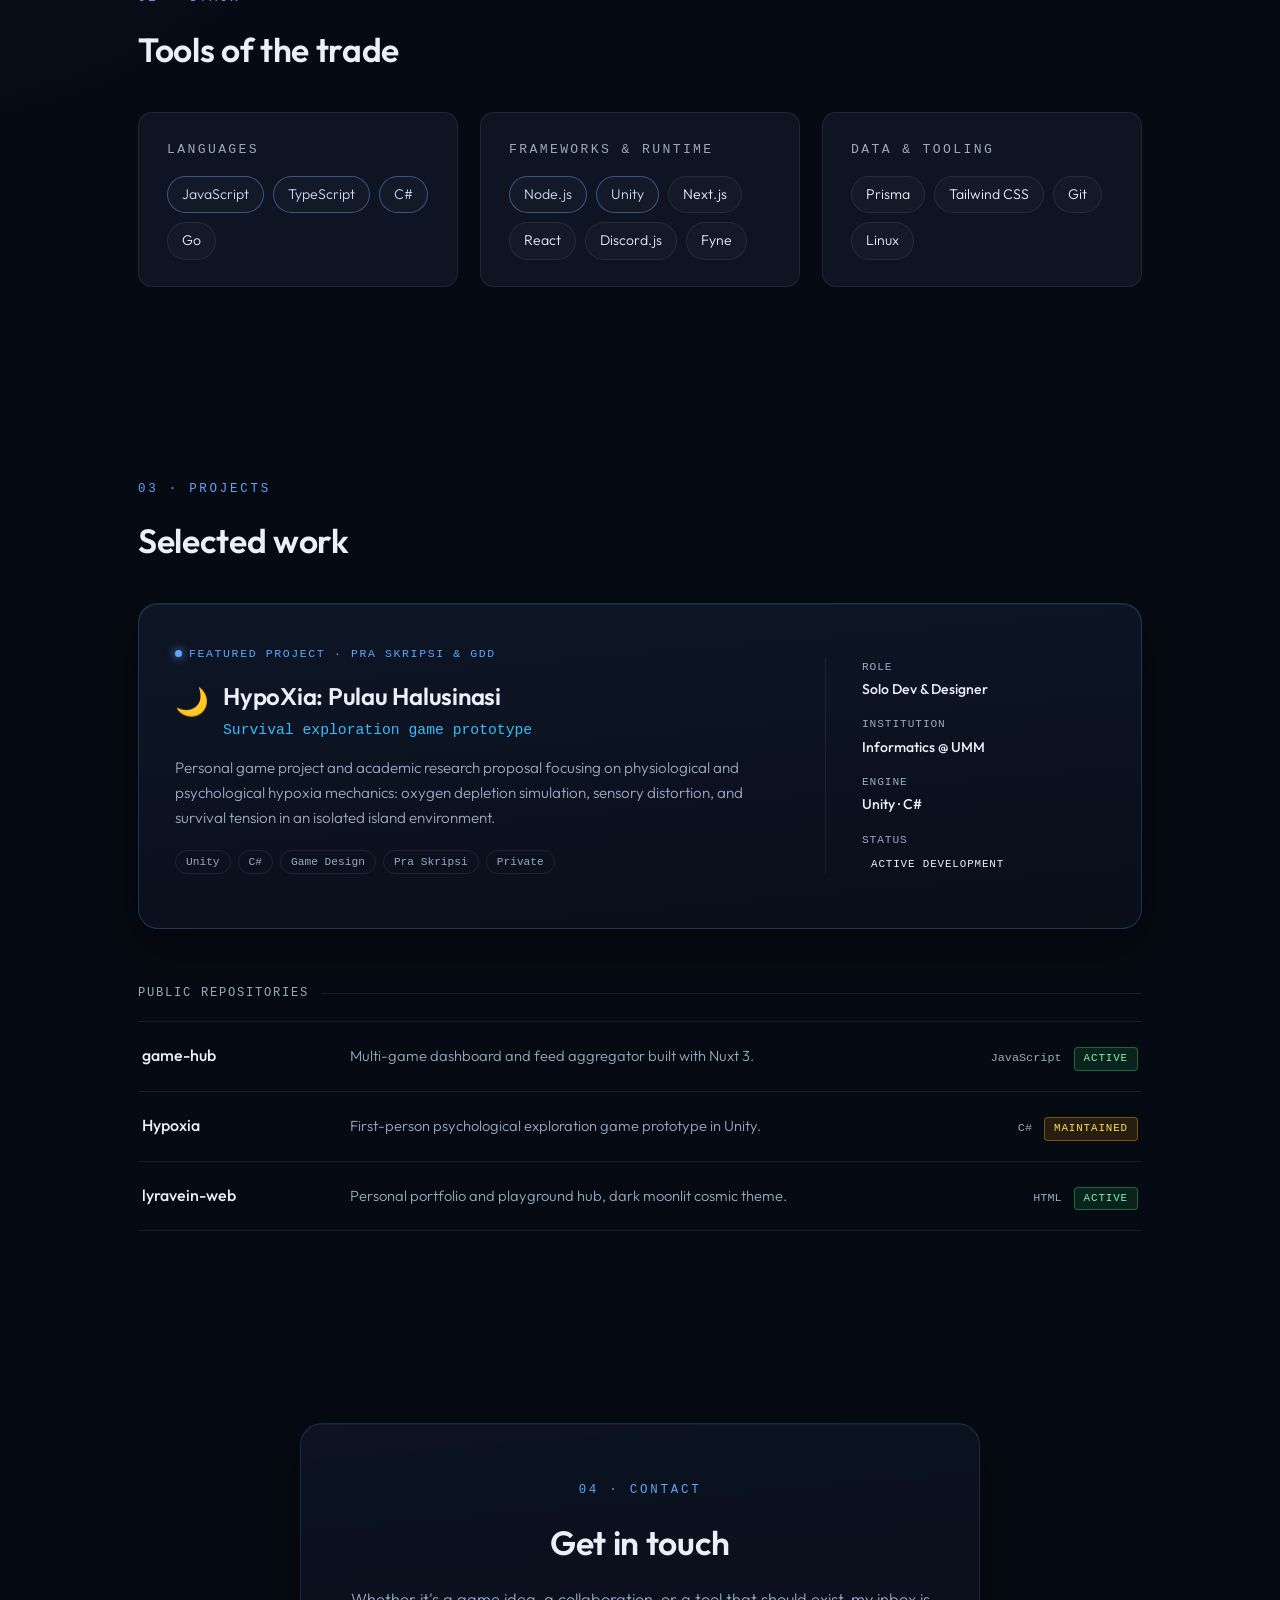
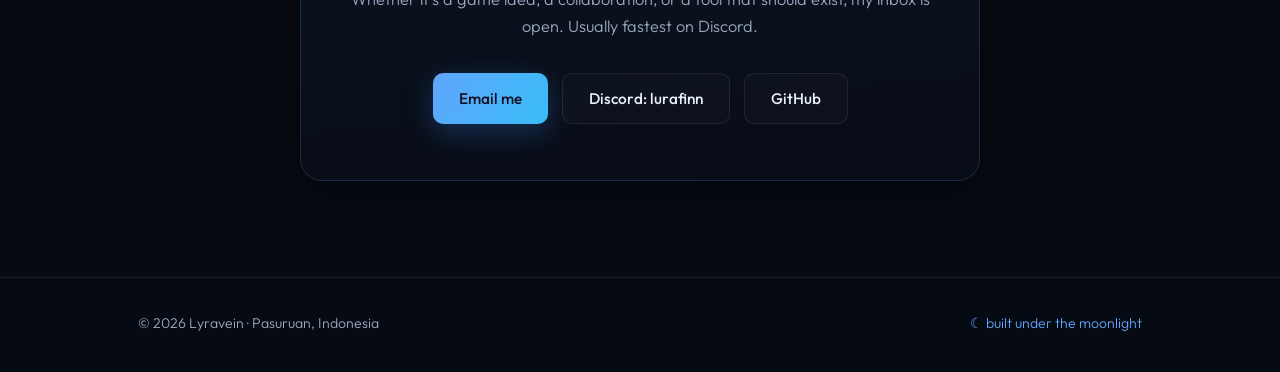
==== commit 52288b86: "Add dynamic status badges for public repositories based on push recency" ====
--- a/index.html
+++ b/index.html
@@ -570,24 +570,41 @@
         .row-item:hover { background: rgba(96,165,250,.05); padding-left: 12px; }
         .row-name { font-weight: 500; min-width: 190px; }
         .row-desc { color: var(--muted); font-size: .92rem; flex-grow: 1; }
+        .row-meta-wrap {
+            display: inline-flex;
+            align-items: center;
+            gap: 12px;
+            white-space: nowrap;
+        }
+        .row-lang {
+            font-family: var(--mono);
+            font-size: .74rem;
+            color: var(--muted);
+        }
         .row-meta {
             font-family: var(--mono);
-            font-size: .72rem;
-            color: var(--muted);
+            font-size: .68rem;
+            font-weight: 500;
+            letter-spacing: .08em;
+            text-transform: uppercase;
+            padding: 2px 9px;
+            border-radius: 4px;
             white-space: nowrap;
         }
-        .row-meta.pub { color: #9fe8b8; }
-        .row-meta.wip { color: #f2c98a; }
+        .row-meta.act {
+            color: #86efac;
+            background: rgba(34,197,94,.14);
+            border: 1px solid rgba(74,222,128,.35);
+        }
+        .row-meta.maint {
+            color: #fde047;
+            background: rgba(245,158,11,.14);
+            border: 1px solid rgba(251,191,36,.35);
+        }
         .row-meta.dep {
             color: #fca5a5;
-            font-weight: 500;
+            background: rgba(239,68,68,.16);
             border: 1px solid rgba(248,113,113,.4);
-            padding: 2px 9px;
-            border-radius: 4px;
-            background: rgba(239,68,68,.16);
-            font-size: .7rem;
-            letter-spacing: .08em;
-            text-transform: uppercase;
         }
         .row-item.deprecated .row-desc { color: rgba(154,169,194,.75); }
         .row-item.deprecated:hover .row-desc { color: var(--muted); }
@@ -659,6 +676,7 @@
             .contact-card { padding: 40px 20px; }
             .row-item { flex-wrap: wrap; gap: 6px 14px; }
             .row-name { min-width: 0; }
+            .row-meta-wrap { margin-left: auto; }
             .row-desc { width: 100%; order: 3; }
             .scroll-hint { display: none; }
             section { padding: 64px 0; }
@@ -862,17 +880,26 @@
                     <a class="rowlink" href="https://github.com/Lyravein/game-hub" target="_blank" rel="noopener"><div class="row-item">
                         <span class="row-name">game-hub</span>
                         <span class="row-desc">Multi-game dashboard and feed aggregator built with Nuxt 3.</span>
-                        <span class="row-meta pub">JavaScript</span>
+                        <div class="row-meta-wrap">
+                            <span class="row-lang">JavaScript</span>
+                            <span class="row-meta act">active</span>
+                        </div>
                     </div></a>
                     <a class="rowlink" href="https://github.com/Lyravein/Hypoxia" target="_blank" rel="noopener"><div class="row-item">
                         <span class="row-name">Hypoxia</span>
                         <span class="row-desc">First-person psychological exploration game prototype in Unity.</span>
-                        <span class="row-meta pub">C#</span>
+                        <div class="row-meta-wrap">
+                            <span class="row-lang">C#</span>
+                            <span class="row-meta maint">maintained</span>
+                        </div>
                     </div></a>
                     <a class="rowlink" href="https://github.com/Lyravein/lyravein-web" target="_blank" rel="noopener"><div class="row-item">
                         <span class="row-name">lyravein-web</span>
                         <span class="row-desc">Personal portfolio and playground hub, dark moonlit cosmic theme.</span>
-                        <span class="row-meta pub">HTML</span>
+                        <div class="row-meta-wrap">
+                            <span class="row-lang">HTML</span>
+                            <span class="row-meta act">active</span>
+                        </div>
                     </div></a>
                 </div>
             </div>
@@ -1004,11 +1031,25 @@
             (function fetchRepos() {
                 var container = document.getElementById('repo-rows');
                 if (!container) return;
-                var cacheKey = 'lyr_gh_repos_v1';
-                var cacheTimeKey = 'lyr_gh_repos_time';
+                var cacheKey = 'lyr_gh_repos_v2';
+                var cacheTimeKey = 'lyr_gh_repos_time_v2';
                 var now = Date.now();
                 var cached = localStorage.getItem(cacheKey);
                 var cachedTime = localStorage.getItem(cacheTimeKey);
+
+                function getStatus(r, nowMs) {
+                    var dateStr = r.pushed_at || r.updated_at;
+                    if (!dateStr) return { cls: 'maint', label: 'maintained' };
+                    var pushedTime = new Date(dateStr).getTime();
+                    var diffDays = (nowMs - pushedTime) / (1000 * 60 * 60 * 24);
+                    if (diffDays > 365) {
+                        return { cls: 'dep', label: 'deprecated' };
+                    }
+                    if (diffDays > 7) {
+                        return { cls: 'maint', label: 'maintained' };
+                    }
+                    return { cls: 'act', label: 'active' };
+                }
 
                 function render(repos) {
                     var html = '';
@@ -1022,13 +1063,18 @@
                         var nameLower = (r.name || '').toLowerCase();
                         if (hidden.indexOf(nameLower) !== -1) return;
                         var desc = r.description || defDescs[nameLower] || 'Public repository on GitHub.';
-                        var lang = r.language || 'public';
+                        var lang = r.language || '';
+                        var st = getStatus(r, now);
                         var link = r.html_url || ('https://github.com/Lyravein/' + r.name);
+                        var langSpan = lang ? '<span class="row-lang">' + lang + '</span>' : '';
                         html += '<a class="rowlink" href="' + link + '" target="_blank" rel="noopener">' +
                             '<div class="row-item">' +
                             '<span class="row-name">' + r.name + '</span>' +
                             '<span class="row-desc">' + desc + '</span>' +
-                            '<span class="row-meta pub">' + lang + '</span>' +
+                            '<div class="row-meta-wrap">' +
+                            langSpan +
+                            '<span class="row-meta ' + st.cls + '">' + st.label + '</span>' +
+                            '</div>' +
                             '</div></a>';
                     });
                     if (html) {
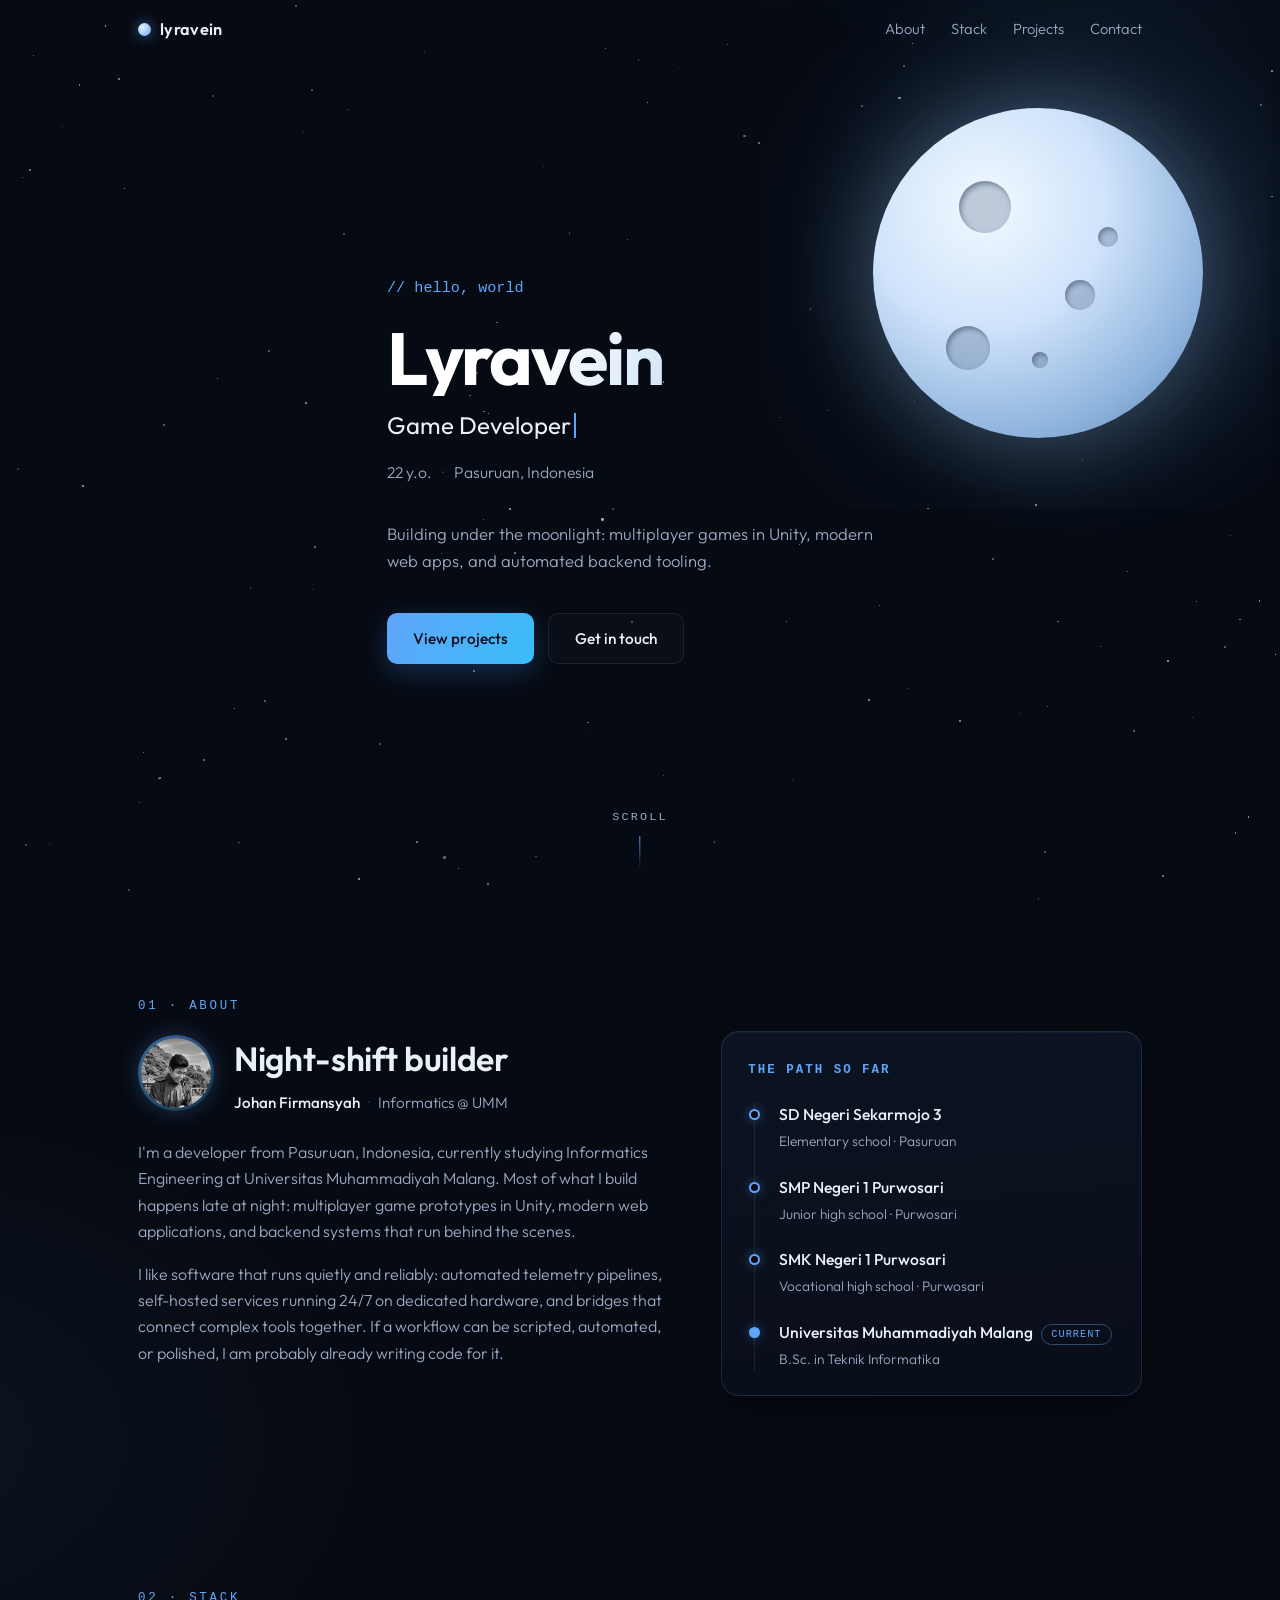
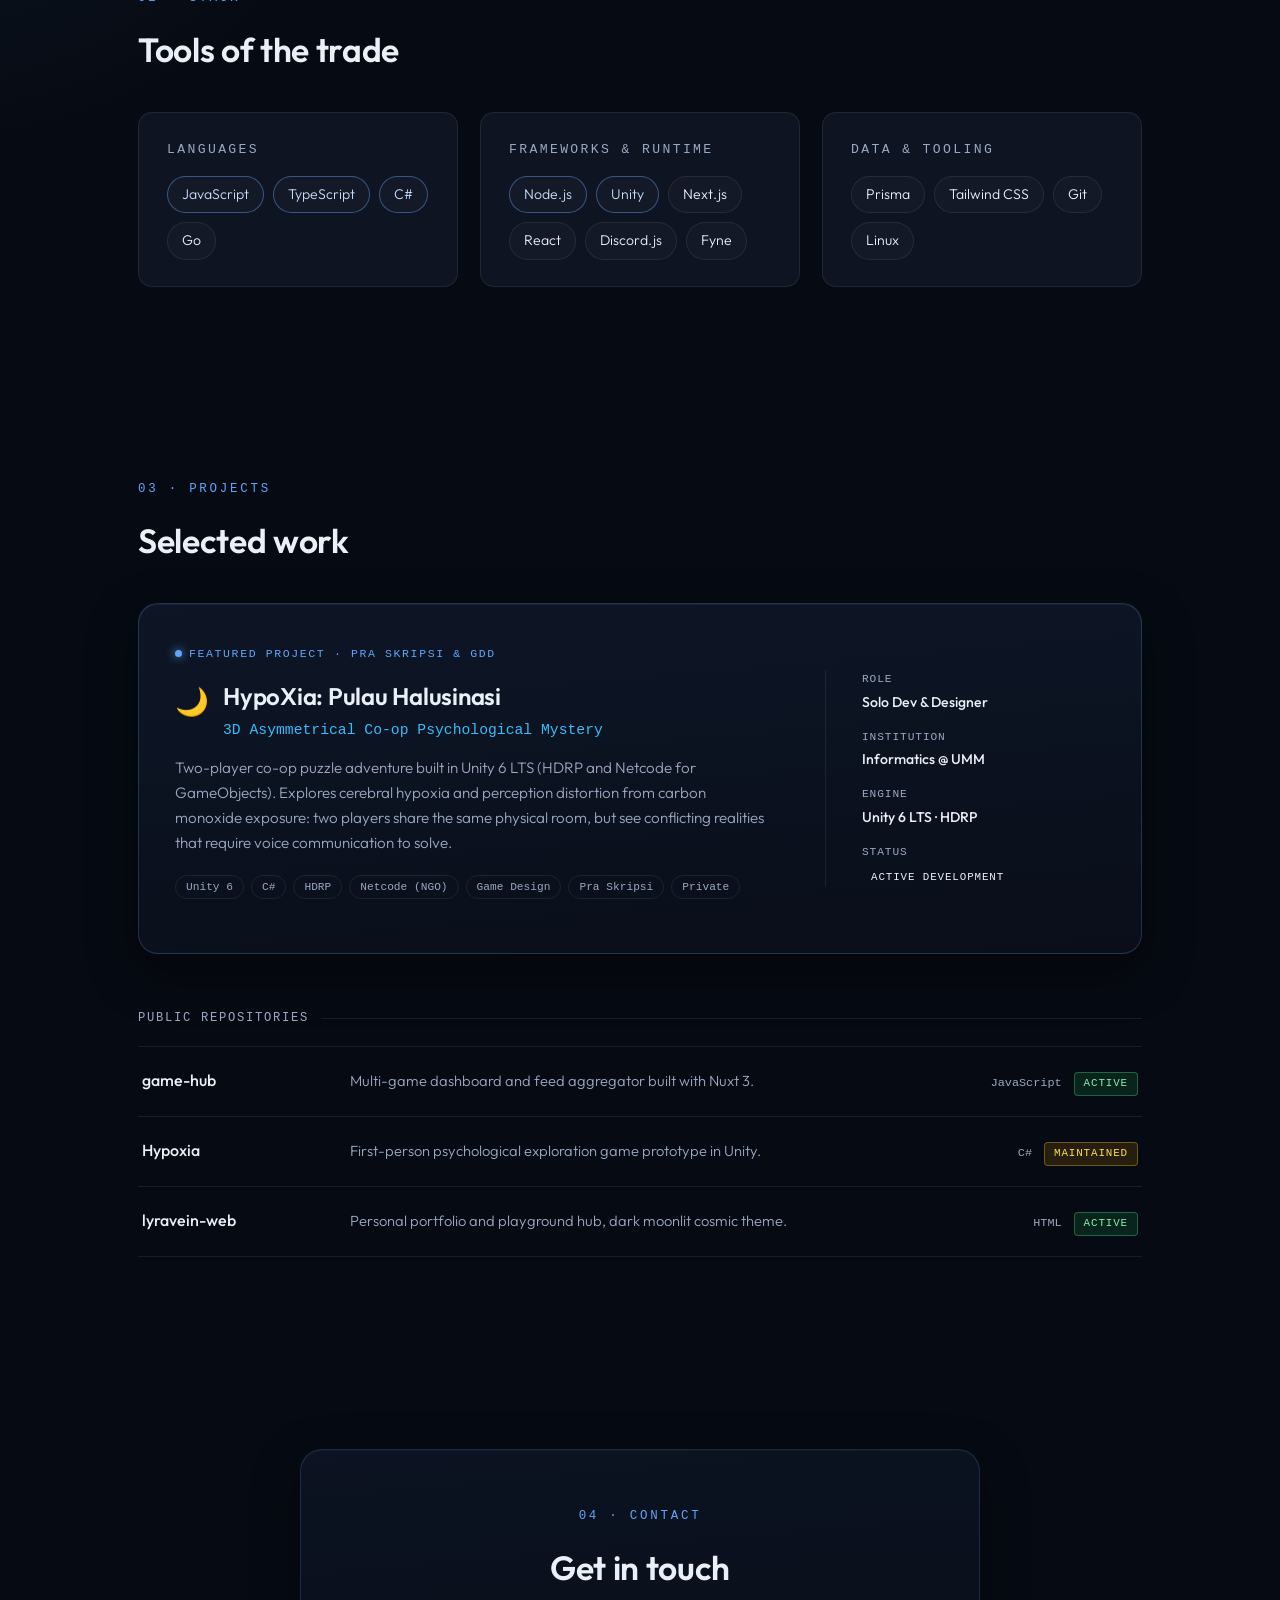
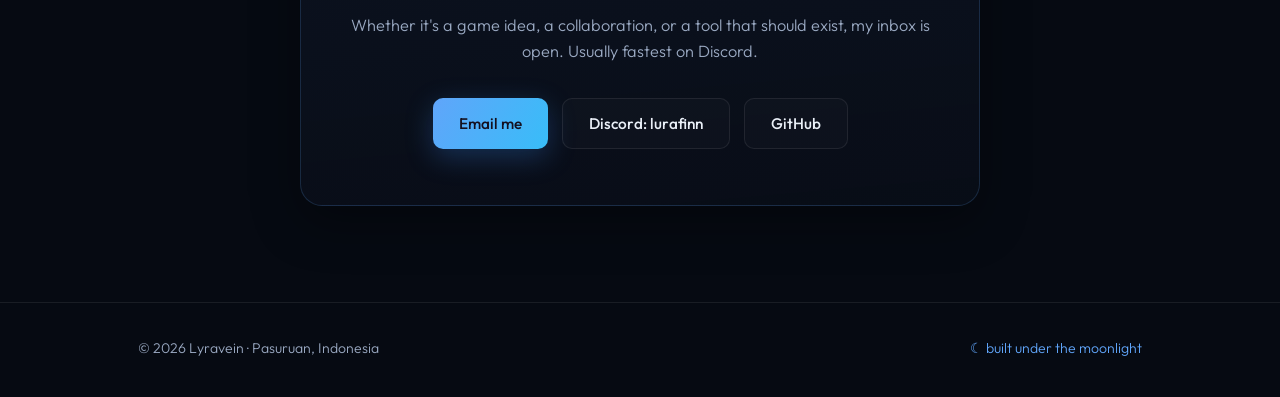
==== commit 48e546cf: "Update portfolio tagline, bio, and Hypoxia project description" ====
--- a/index.html
+++ b/index.html
@@ -11,9 +11,9 @@
     <meta name="twitter:card" content="summary_large_image">
     <meta property="og:title" content="Lyravein: Developer &amp; Game Maker">
     <meta name="twitter:title" content="Lyravein: Developer &amp; Game Maker">
-    <meta name="twitter:description" content="Lyravein, developer from Pasuruan, Indonesia. Games in Unity, Discord bots in Node.js, and tools in Go.">
+    <meta name="twitter:description" content="Lyravein, developer from Pasuruan, Indonesia. Multiplayer games in Unity, modern web apps, and automated backend tooling.">
     <title>Lyravein: Developer &amp; Game Maker</title>
-    <meta name="description" content="Lyravein, developer from Pasuruan, Indonesia. Games in Unity, Discord bots in Node.js, and tools in Go. Building under the moonlight.">
+    <meta name="description" content="Lyravein, developer from Pasuruan, Indonesia. Multiplayer games in Unity, modern web apps, and automated backend tooling. Building under the moonlight.">
     <link rel="icon" href="data:image/svg+xml,<svg xmlns='http://www.w3.org/2000/svg' viewBox='0 0 24 24'><path fill='%2360a5fa' d='M21 12.79A9 9 0 1 1 11.21 3 7 7 0 0 0 21 12.79z'/></svg>" />
     <link rel="preconnect" href="https://fonts.googleapis.com">
     <link rel="preconnect" href="https://fonts.gstatic.com" crossorigin>
@@ -719,7 +719,7 @@
                     <h1 class="name">Lyravein</h1>
                     <p class="typed-line"><span id="typed"></span><span class="cursor" aria-hidden="true"></span></p>
                     <p class="hero-meta"><span id="age">22</span> y.o.<span class="sep">·</span>Pasuruan, Indonesia</p>
-                    <p class="tagline">Building under the moonlight: games in Unity, Discord bots in Node.js, and small sharp tools in Go.</p>
+                    <p class="tagline">Building under the moonlight: multiplayer games in Unity, modern web apps, and automated backend tooling.</p>
                     <div class="cta-row">
                         <a class="btn btn-solid" href="#projects">View projects</a>
                         <a class="btn btn-ghost" href="#contact">Get in touch</a>
@@ -747,13 +747,13 @@
                         <div class="about-body">
                             <p class="lead">
                                 I'm a developer from Pasuruan, Indonesia, currently studying Informatics Engineering at
-                                Universitas Muhammadiyah Malang. Most of what I make happens late at night: Discord bots that
-                                never sleep, games in Unity, and desktop tools that scratch my own itches.
+                                Universitas Muhammadiyah Malang. Most of what I build happens late at night: multiplayer game
+                                prototypes in Unity, modern web applications, and backend systems that run behind the scenes.
                             </p>
                             <p class="lead">
-                                I like software that runs quietly and reliably: a download manager in Go, a bot that has been
-                                online for months on a repurposed Android phone, bridges that keep other tools talking to each
-                                other. If it can be automated, scripted, or shipped, I'm probably already building it.
+                                I like software that runs quietly and reliably: automated telemetry pipelines, self-hosted services
+                                running 24/7 on dedicated hardware, and bridges that connect complex tools together. If a workflow
+                                can be scripted, automated, or polished, I am probably already writing code for it.
                             </p>
                         </div>
                     </div>
@@ -840,15 +840,17 @@
                             <div class="proj-icon" aria-hidden="true">🌙</div>
                             <div>
                                 <h3 class="featured-title">HypoXia: Pulau Halusinasi</h3>
-                                <p class="featured-subtitle">Survival exploration game prototype</p>
+                                <p class="featured-subtitle">3D Asymmetrical Co-op Psychological Mystery</p>
                             </div>
                         </div>
                         <p class="featured-desc">
-                            Personal game project and academic research proposal focusing on physiological and psychological hypoxia mechanics: oxygen depletion simulation, sensory distortion, and survival tension in an isolated island environment.
+                            Two-player co-op puzzle adventure built in Unity 6 LTS (HDRP and Netcode for GameObjects). Explores cerebral hypoxia and perception distortion from carbon monoxide exposure: two players share the same physical room, but see conflicting realities that require voice communication to solve.
                         </p>
                         <div class="p-tags">
-                            <span class="p-tag">Unity</span>
+                            <span class="p-tag">Unity 6</span>
                             <span class="p-tag">C#</span>
+                            <span class="p-tag">HDRP</span>
+                            <span class="p-tag">Netcode (NGO)</span>
                             <span class="p-tag">Game Design</span>
                             <span class="p-tag">Pra Skripsi</span>
                             <span class="p-tag">Private</span>
@@ -865,7 +867,7 @@
                         </div>
                         <div class="f-meta-item">
                             <span class="f-meta-k">Engine</span>
-                            <span class="f-meta-v">Unity · C#</span>
+                            <span class="f-meta-v">Unity 6 LTS · HDRP</span>
                         </div>
                         <div class="f-meta-item">
                             <span class="f-meta-k">Status</span>
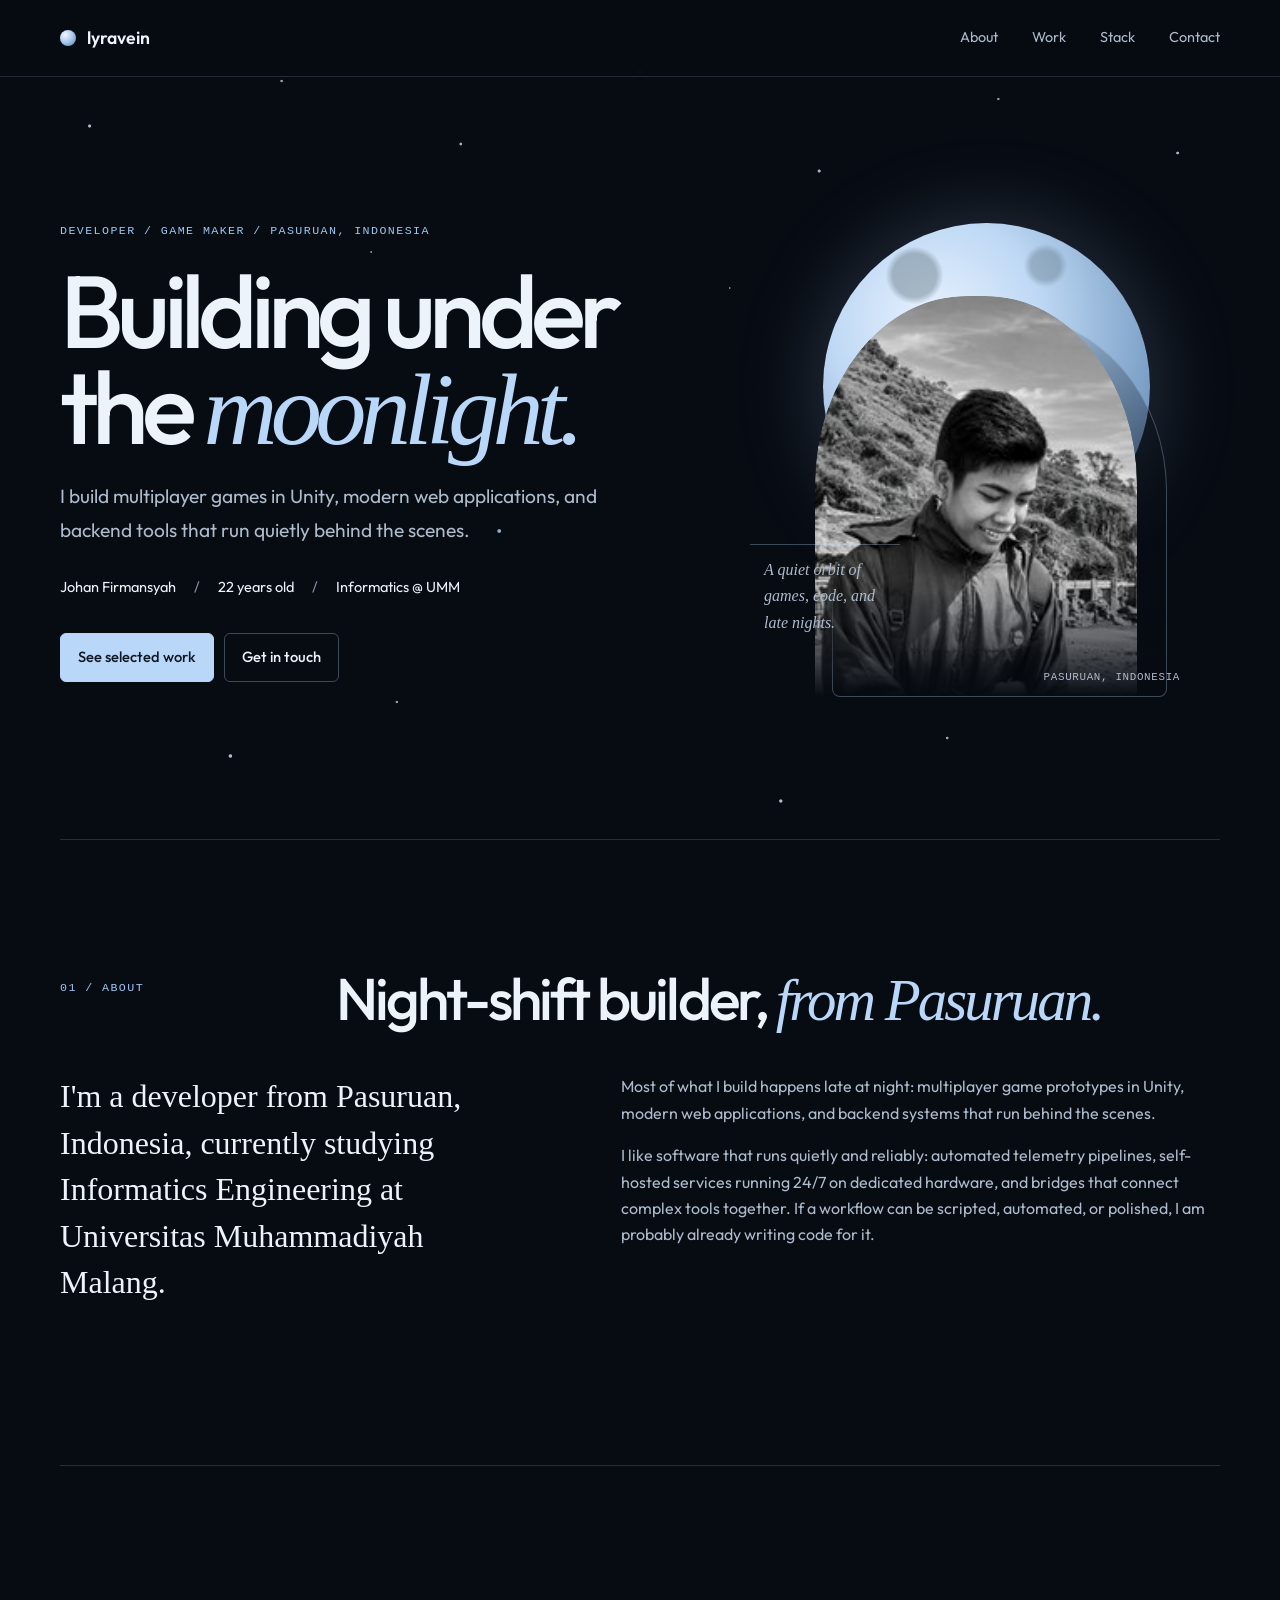
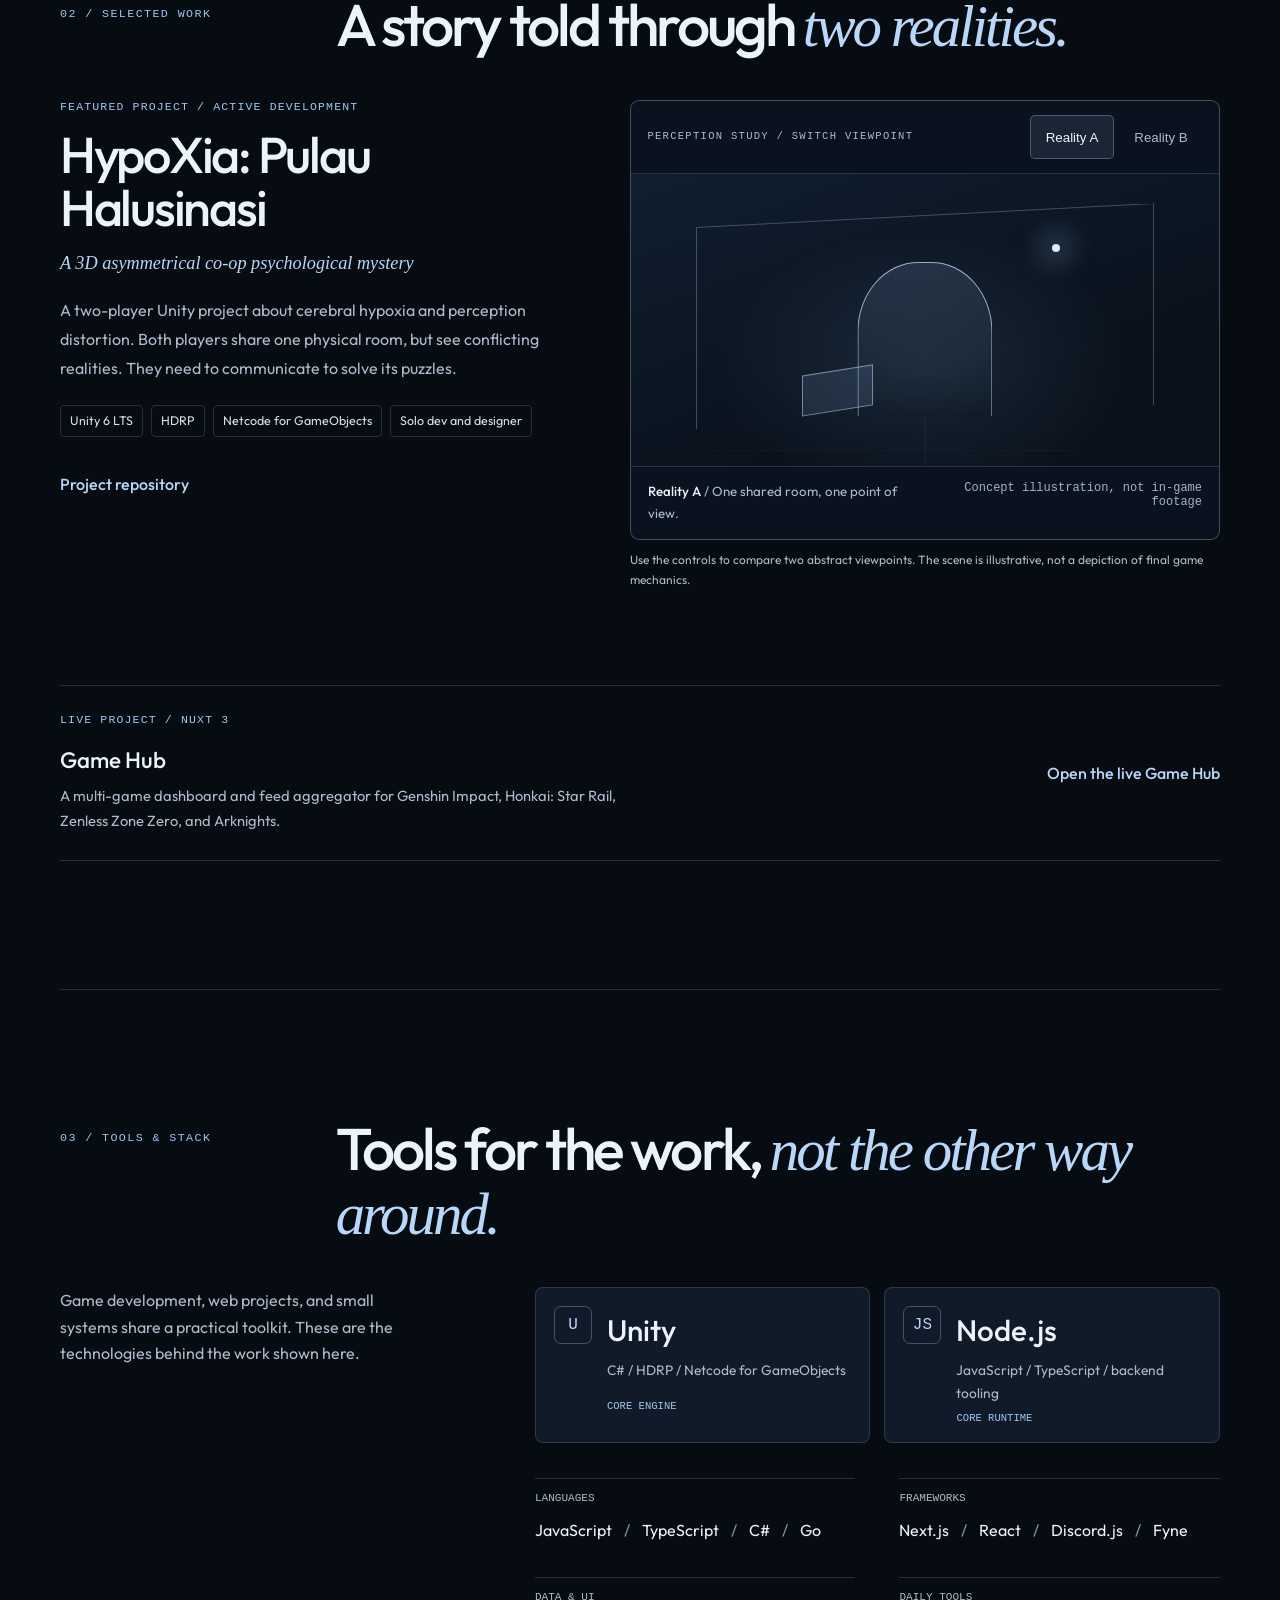
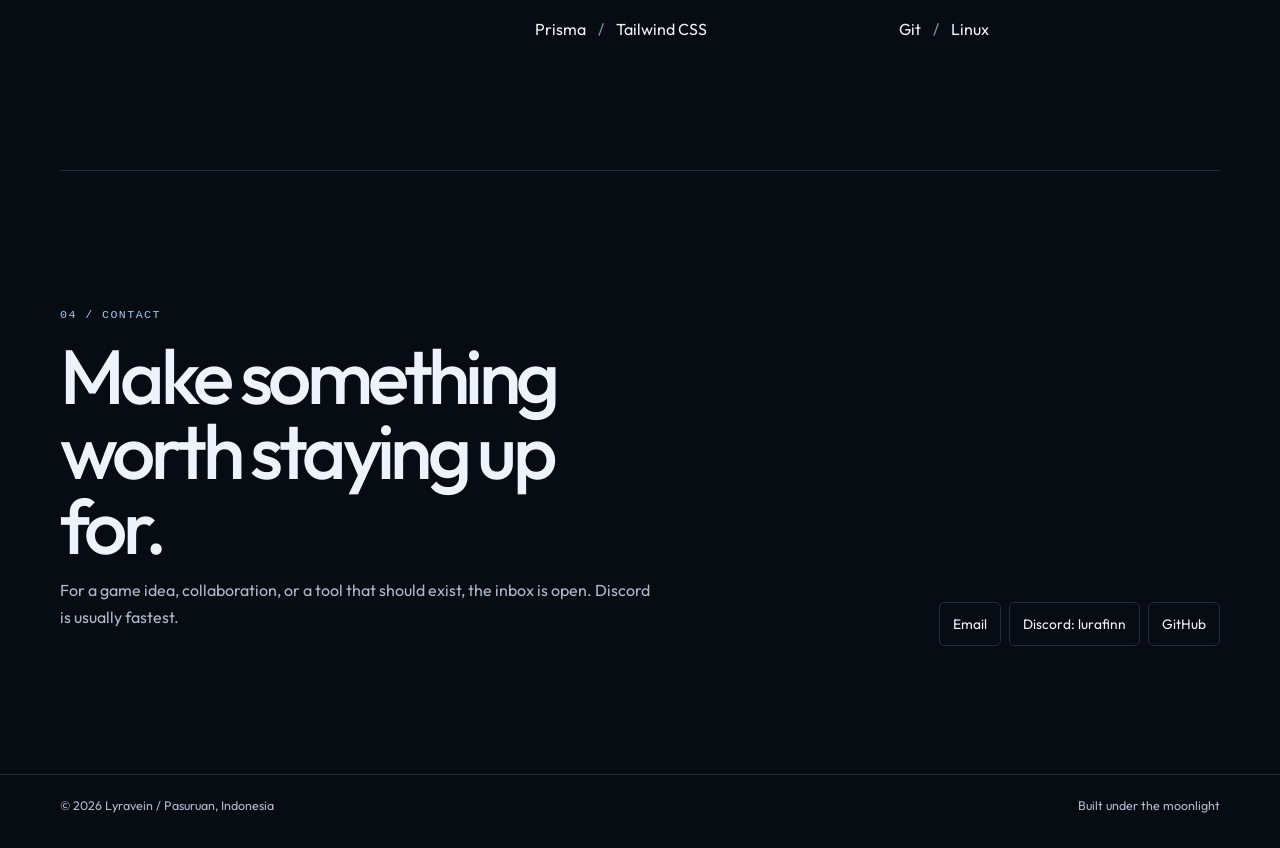
==== commit 80b2af01: "Redesign portfolio with editorial celestial layout and interactive HypoXia concept" ====
--- a/index.html
+++ b/index.html
@@ -1,1111 +1,120 @@
-<!DOCTYPE html>
+<!doctype html>
 <html lang="en">
 <head>
-    <meta charset="UTF-8">
-    <meta name="viewport" content="width=device-width, initial-scale=1.0">
-    <link rel="canonical" href="https://lyravein.my.id/">
-    <meta property="og:type" content="website">
-    <meta property="og:url" content="https://lyravein.my.id/">
-    <meta property="og:site_name" content="Lyravein">
-    <meta property="og:locale" content="id_ID">
-    <meta name="twitter:card" content="summary_large_image">
-    <meta property="og:title" content="Lyravein: Developer &amp; Game Maker">
-    <meta name="twitter:title" content="Lyravein: Developer &amp; Game Maker">
-    <meta name="twitter:description" content="Lyravein, developer from Pasuruan, Indonesia. Multiplayer games in Unity, modern web apps, and automated backend tooling.">
-    <title>Lyravein: Developer &amp; Game Maker</title>
-    <meta name="description" content="Lyravein, developer from Pasuruan, Indonesia. Multiplayer games in Unity, modern web apps, and automated backend tooling. Building under the moonlight.">
-    <link rel="icon" href="data:image/svg+xml,<svg xmlns='http://www.w3.org/2000/svg' viewBox='0 0 24 24'><path fill='%2360a5fa' d='M21 12.79A9 9 0 1 1 11.21 3 7 7 0 0 0 21 12.79z'/></svg>" />
-    <link rel="preconnect" href="https://fonts.googleapis.com">
-    <link rel="preconnect" href="https://fonts.gstatic.com" crossorigin>
-    <link href="https://fonts.googleapis.com/css2?family=Outfit:wght@300;400;500;600;700&display=swap" rel="stylesheet">
-    <style>
-        *, *::before, *::after { box-sizing: border-box; margin: 0; padding: 0; }
-
-        :root {
-            --bg: #060a12;
-            --bg2: #0b1220;
-            --card: #0f1422;
-            --line: rgba(255,255,255,.08);
-            --text: #eaf0f8;
-            --muted: #9aa9c2;
-            --accent: #60a5fa;
-            --accent2: #38bdf8;
-            --mono: ui-monospace, 'JetBrains Mono', 'Fira Code', Menlo, Consolas, monospace;
-        }
-
-        html, body { overflow-x: clip; }
-        html { scroll-behavior: smooth; }
-
-        body {
-            background:
-                radial-gradient(1200px 700px at 85% -10%, rgba(56,189,248,.10), transparent 60%),
-                radial-gradient(900px 600px at -10% 40%, rgba(96,165,250,.07), transparent 55%),
-                var(--bg);
-            color: var(--text);
-            font-family: 'Outfit', sans-serif;
-            font-weight: 300;
-            line-height: 1.65;
-            -webkit-font-smoothing: antialiased;
-        }
-
-        ::selection { background: rgba(96,165,250,.32); }
-
-        a { color: inherit; text-decoration: none; }
-        :focus-visible { outline: 2px solid var(--accent); outline-offset: 3px; border-radius: 4px; }
-
-        /* ---------- starfield ---------- */
-        .stars { position: fixed; inset: 0; pointer-events: none; z-index: 0; }
-        .star {
-            position: absolute;
-            border-radius: 50%;
-            background: #fff;
-            animation: twinkle var(--tw-dur, 4s) ease-in-out infinite;
-        }
-        @keyframes twinkle {
-            0%, 100% { opacity: var(--tw-min, .15); }
-            50% { opacity: var(--tw-max, .9); }
-        }
-
-        .shooting-star {
-            position: fixed;
-            width: 130px;
-            height: 1px;
-            background: linear-gradient(90deg, rgba(255,255,255,.85), transparent);
-            border-radius: 999px;
-            pointer-events: none;
-            z-index: 0;
-            animation: shoot 1.4s ease-out forwards;
-        }
-        @keyframes shoot {
-            from { transform: translate(0, 0); opacity: 1; }
-            to { transform: translate(var(--sx, -320px), var(--sy, 160px)); opacity: 0; }
-        }
-
-        /* ---------- layout ---------- */
-        main, header.nav, footer { position: relative; z-index: 1; }
-        .wrap { max-width: 1060px; margin: 0 auto; padding: 0 28px; }
-
-        section { padding: 96px 0; scroll-margin-top: 48px; }
-        .section-label {
-            font-family: var(--mono);
-            font-size: .78rem;
-            letter-spacing: .22em;
-            text-transform: uppercase;
-            color: var(--accent);
-            margin-bottom: 14px;
-        }
-        h2 {
-            font-size: clamp(1.6rem, 3.2vw, 2.1rem);
-            font-weight: 600;
-            letter-spacing: -.01em;
-            margin-bottom: 34px;
-        }
-        .lead { color: var(--muted); max-width: 62ch; }
-
-        /* reveal */
-        .reveal { opacity: 0; transform: translateY(22px); transition: opacity .7s ease, transform .7s ease; }
-        .reveal.visible { opacity: 1; transform: none; }
-
-        /* ---------- nav ---------- */
-        header.nav {
-            position: fixed;
-            top: 0; left: 0; right: 0;
-            z-index: 10;
-            transition: background .35s ease, border-color .35s ease, backdrop-filter .35s ease;
-            border-bottom: 1px solid transparent;
-        }
-        header.nav.scrolled {
-            background: rgba(7,6,15,.78);
-            backdrop-filter: blur(12px);
-            border-bottom-color: var(--line);
-        }
-        .nav-inner {
-            max-width: 1060px;
-            margin: 0 auto;
-            padding: 16px 28px;
-            display: flex;
-            align-items: center;
-            justify-content: space-between;
-            gap: 20px;
-        }
-        .brand {
-            font-weight: 600;
-            font-size: 1.02rem;
-            letter-spacing: .02em;
-            display: inline-flex;
-            align-items: center;
-            gap: 9px;
-        }
-        .brand .dot {
-            width: 13px; height: 13px;
-            border-radius: 50%;
-            background: radial-gradient(circle at 32% 32%, #e9f3ff, var(--accent));
-            box-shadow: 0 0 14px rgba(96,165,250,.65);
-        }
-        nav.links { display: flex; gap: 26px; }
-        nav.links a {
-            font-size: .92rem;
-            color: var(--muted);
-            transition: color .2s ease;
-        }
-        nav.links a:hover { color: var(--text); }
-
-        /* ---------- hero ---------- */
-        .hero {
-            position: relative;
-            min-height: 100svh;
-            display: flex;
-            align-items: center;
-            padding: 120px 0 80px;
-            overflow: clip;
-        }
-        .moon {
-            position: absolute;
-            top: 12%;
-            right: 6%;
-            width: 330px;
-            height: 330px;
-            border-radius: 50%;
-            background: radial-gradient(circle at 34% 30%, #f2f8ff 0%, #cfe3fb 38%, #8fb4dd 72%, #5b7fae 100%);
-            box-shadow:
-                0 0 90px rgba(186,222,255,.30),
-                0 0 220px rgba(96,165,250,.18);
-            pointer-events: none;
-        }
-        .crater { position: absolute; border-radius: 50%; background: rgba(64,90,124,.28); box-shadow: inset 2px 3px 5px rgba(36,52,78,.45); }
-        .crater.c1 { width: 52px; height: 52px; top: 22%; left: 26%; }
-        .crater.c2 { width: 30px; height: 30px; top: 52%; left: 58%; }
-        .crater.c3 { width: 44px; height: 44px; top: 66%; left: 22%; }
-        .crater.c4 { width: 20px; height: 20px; top: 36%; left: 68%; }
-        .crater.c5 { width: 16px; height: 16px; top: 74%; left: 48%; }
-        .glow-wash {
-            position: absolute;
-            width: 720px; height: 720px;
-            top: -140px; right: -180px;
-            background: radial-gradient(circle, rgba(96,165,250,.12), transparent 65%);
-            pointer-events: none;
-        }
-
-        .hero-content { max-width: 640px; }
-        .hello {
-            font-family: var(--mono);
-            color: var(--accent);
-            font-size: .95rem;
-            margin-bottom: 18px;
-        }
-        h1.name {
-            font-size: clamp(3rem, 8vw, 4.6rem);
-            font-weight: 700;
-            letter-spacing: -.03em;
-            line-height: 1.05;
-            margin-bottom: 10px;
-            background: linear-gradient(115deg, #ffffff 30%, #b6d4f5 75%, var(--accent));
-            -webkit-background-clip: text;
-            background-clip: text;
-            -webkit-text-fill-color: transparent;
-        }
-        .typed-line {
-            font-size: clamp(1.15rem, 2.6vw, 1.5rem);
-            font-weight: 400;
-            color: var(--text);
-            min-height: 1.6em;
-            margin-bottom: 14px;
-        }
-        .typed-line .cursor {
-            display: inline-block;
-            width: 2px;
-            height: 1.05em;
-            background: var(--accent);
-            vertical-align: -0.15em;
-            margin-left: 3px;
-            animation: blink 1s steps(1) infinite;
-        }
-        @keyframes blink { 50% { opacity: 0; } }
-
-        .hero-meta {
-            color: var(--muted);
-            font-size: .98rem;
-            margin-bottom: 34px;
-        }
-        .hero-meta .sep { margin: 0 10px; color: rgba(255,255,255,.22); }
-        /* ---------- about ---------- */
-        .about-grid {
-            display: grid;
-            grid-template-columns: 1.12fr 0.88fr;
-            gap: 48px;
-            align-items: start;
-        }
-        .about-header {
-            display: flex;
-            align-items: center;
-            gap: 20px;
-            margin-bottom: 24px;
-        }
-        .about-avatar {
-            position: relative;
-            width: 76px;
-            height: 76px;
-            flex-shrink: 0;
-            padding: 3px;
-            border-radius: 50%;
-            background: linear-gradient(135deg, rgba(96,165,250,.6), rgba(56,189,248,.25));
-            box-shadow: 0 0 22px rgba(96,165,250,.25);
-        }
-        .about-avatar img {
-            width: 100%;
-            height: 100%;
-            border-radius: 50%;
-            object-fit: cover;
-            display: block;
-        }
-        .about-header h2 { margin-bottom: 4px; }
-        .about-meta {
-            color: var(--muted);
-            font-size: .95rem;
-        }
-        .about-meta .name-highlight {
-            color: var(--text);
-            font-weight: 500;
-        }
-        .about-meta .sep { margin: 0 8px; color: rgba(255,255,255,.2); }
-        .about-body { max-width: 58ch; }
-        .about-body .lead + .lead { margin-top: 16px; }
-        .about-edu-card {
-            background: linear-gradient(175deg, rgba(16,24,42,0.65) 0%, rgba(10,15,26,0.88) 100%);
-            border: 1px solid rgba(96,165,250,.18);
-            border-radius: 18px;
-            padding: 28px 26px 24px;
-            box-shadow: 0 14px 40px rgba(0,0,0,.35), inset 0 1px 0 rgba(255,255,255,.04);
-        }
-        .about-edu-card h3 {
-            font-family: var(--mono);
-            font-size: .78rem;
-            letter-spacing: .16em;
-            text-transform: uppercase;
-            color: var(--accent);
-            margin-bottom: 22px;
-        }
-        @media (max-width: 900px) {
-            .about-grid {
-                grid-template-columns: 1fr;
-                gap: 36px;
-            }
-            .about-body { max-width: none; }
-        }
-        @media (max-width: 640px) {
-            .about-header {
-                flex-direction: column;
-                align-items: flex-start;
-                gap: 16px;
-            }
-            .about-edu-card {
-                padding: 22px 18px 18px;
-            }
-        }
-        .tagline {
-            color: var(--muted);
-            font-size: 1.04rem;
-            max-width: 46ch;
-            margin-bottom: 38px;
-        }
-        .cta-row { display: flex; gap: 14px; flex-wrap: wrap; }
-        .btn {
-            display: inline-flex;
-            align-items: center;
-            gap: 8px;
-            padding: 12px 26px;
-            border-radius: 10px;
-            font-weight: 500;
-            font-size: .96rem;
-            transition: transform .18s ease, box-shadow .18s ease, background .18s ease, border-color .18s ease;
-        }
-        .btn-solid {
-            background: linear-gradient(120deg, var(--accent), var(--accent2));
-            color: #14101f;
-            box-shadow: 0 8px 28px rgba(56,140,240,.28);
-        }
-        .btn-solid:hover { transform: translateY(-2px); box-shadow: 0 12px 34px rgba(56,140,240,.4); }
-        .btn-ghost { border: 1px solid var(--line); color: var(--text); background: rgba(255,255,255,.02); }
-        .btn-ghost:hover { border-color: rgba(96,165,250,.5); background: rgba(96,165,250,.06); transform: translateY(-2px); }
-
-        .scroll-hint {
-            position: absolute;
-            bottom: 30px;
-            left: 50%;
-            transform: translateX(-50%);
-            color: var(--muted);
-            font-family: var(--mono);
-            font-size: .74rem;
-            letter-spacing: .18em;
-            text-transform: uppercase;
-            display: flex;
-            flex-direction: column;
-            align-items: center;
-            gap: 8px;
-        }
-        .scroll-hint::after {
-            content: '';
-            width: 1px;
-            height: 34px;
-            background: linear-gradient(to bottom, var(--accent), transparent);
-            animation: drip 1.8s ease-in-out infinite;
-        }
-        @keyframes drip {
-            0% { transform: scaleY(0); transform-origin: top; }
-            55% { transform: scaleY(1); transform-origin: top; }
-            100% { transform: scaleY(1); opacity: 0; }
-        }
-
-        /* ---------- education ---------- */
-        .timeline { border-left: 1px solid var(--line); margin-left: 6px; }
-        .t-item { position: relative; padding: 0 0 22px 24px; }
-        .t-item:last-child { padding-bottom: 0; }
-        .t-item::before {
-            content: '';
-            position: absolute;
-            left: -6px;
-            top: 7px;
-            width: 11px; height: 11px;
-            border-radius: 50%;
-            background: var(--bg);
-            border: 2px solid var(--accent);
-            box-shadow: 0 0 12px rgba(96,165,250,.45);
-        }
-        .t-item.current::before { background: var(--accent); }
-        .t-school { font-weight: 500; font-size: .98rem; }
-        .t-desc { color: var(--muted); font-size: .86rem; margin-top: 2px; }
-        .t-badge {
-            display: inline-block;
-            font-family: var(--mono);
-            font-size: .64rem;
-            letter-spacing: .1em;
-            text-transform: uppercase;
-            color: var(--accent);
-            border: 1px solid rgba(96,165,250,.4);
-            border-radius: 999px;
-            padding: 1px 9px;
-            margin-left: 8px;
-            vertical-align: 1px;
-        }
-
-        /* ---------- stack ---------- */
-        .stack-grid { display: grid; grid-template-columns: repeat(auto-fit, minmax(260px, 1fr)); gap: 22px; }
-        .stack-card {
-            background: var(--card);
-            border: 1px solid var(--line);
-            border-radius: 14px;
-            padding: 26px 28px;
-        }
-        .stack-card h3 {
-            font-size: .82rem;
-            font-family: var(--mono);
-            font-weight: 400;
-            letter-spacing: .18em;
-            text-transform: uppercase;
-            color: var(--muted);
-            margin-bottom: 16px;
-        }
-        .chips { display: flex; flex-wrap: wrap; gap: 9px; }
-        .chip {
-            font-size: .88rem;
-            padding: 6px 14px;
-            border-radius: 999px;
-            border: 1px solid var(--line);
-            background: rgba(255,255,255,.025);
-            color: var(--text);
-        }
-        .chip.hl { border-color: rgba(96,165,250,.45); color: #c8ddfb; }
-
-        /* ---------- projects ---------- */
-        .proj-grid { display: grid; grid-template-columns: repeat(auto-fit, minmax(290px, 1fr)); gap: 22px; margin-bottom: 54px; }
-        .featured-card {
-            background: linear-gradient(175deg, rgba(16,24,42,0.85) 0%, rgba(10,15,26,0.95) 100%);
-            border: 1px solid rgba(96,165,250,.24);
-            border-radius: 20px;
-            padding: 34px 36px;
-            margin-bottom: 54px;
-            display: grid;
-            grid-template-columns: 1fr 280px;
-            gap: 40px;
-            align-items: center;
-            box-shadow: 0 18px 50px rgba(0,0,0,.4), inset 0 1px 0 rgba(255,255,255,.05);
-            transition: border-color .2s ease, box-shadow .2s ease, transform .2s ease;
-        }
-        .featured-card:hover {
-            border-color: rgba(96,165,250,.45);
-            box-shadow: 0 22px 60px rgba(56,140,240,.12), 0 18px 50px rgba(0,0,0,.5);
-            transform: translateY(-2px);
-        }
-        .f-badge {
-            display: inline-flex;
-            align-items: center;
-            gap: 7px;
-            font-family: var(--mono);
-            font-size: .72rem;
-            letter-spacing: .14em;
-            text-transform: uppercase;
-            color: var(--accent);
-            margin-bottom: 14px;
-        }
-        .f-badge .f-dot {
-            width: 7px;
-            height: 7px;
-            border-radius: 50%;
-            background: var(--accent);
-            box-shadow: 0 0 10px var(--accent);
-        }
-        .featured-header {
-            display: flex;
-            align-items: center;
-            gap: 14px;
-            margin-bottom: 12px;
-        }
-        .featured-title {
-            font-size: 1.5rem;
-            font-weight: 600;
-            color: var(--text);
-            letter-spacing: -.01em;
-        }
-        .featured-subtitle {
-            font-size: .92rem;
-            color: var(--accent2);
-            font-family: var(--mono);
-            margin-top: 2px;
-        }
-        .featured-desc {
-            color: var(--muted);
-            font-size: .95rem;
-            line-height: 1.65;
-            margin-bottom: 20px;
-            max-width: 60ch;
-        }
-        .featured-meta {
-            border-left: 1px solid var(--line);
-            padding-left: 36px;
-            display: flex;
-            flex-direction: column;
-            gap: 14px;
-        }
-        .f-meta-item {
-            display: flex;
-            flex-direction: column;
-            gap: 2px;
-        }
-        .f-meta-k {
-            font-family: var(--mono);
-            font-size: .7rem;
-            color: var(--muted);
-            letter-spacing: .08em;
-            text-transform: uppercase;
-        }
-        .f-meta-v {
-            font-size: .88rem;
-            color: var(--text);
-            font-weight: 500;
-        }
-        .section-subhead {
-            font-family: var(--mono);
-            font-size: .76rem;
-            letter-spacing: .14em;
-            text-transform: uppercase;
-            color: var(--muted);
-            margin-bottom: 18px;
-            display: flex;
-            align-items: center;
-            gap: 12px;
-        }
-        .section-subhead::after {
-            content: '';
-            flex-grow: 1;
-            height: 1px;
-            background: var(--line);
-        }
-        .proj-card {
-            position: relative;
-            display: flex;
-            flex-direction: column;
-            background: var(--card);
-            border: 1px solid var(--line);
-            border-radius: 16px;
-            padding: 30px 28px 26px;
-            transition: transform .2s ease, border-color .2s ease, box-shadow .2s ease;
-        }
-        .proj-card:hover {
-            transform: translateY(-4px);
-            border-color: rgba(96,165,250,.42);
-            box-shadow: 0 18px 44px rgba(0,0,0,.4);
-        }
-        .proj-icon { font-size: 1.7rem; margin-bottom: 16px; }
-        .proj-card h3 { font-weight: 600; font-size: 1.18rem; margin-bottom: 8px; }
-        .proj-card p { color: var(--muted); font-size: .94rem; flex-grow: 1; }
-        .p-tags { display: flex; flex-wrap: wrap; gap: 7px; margin: 18px 0 20px; }
-        .p-tag {
-            font-family: var(--mono);
-            font-size: .7rem;
-            color: var(--muted);
-            border: 1px solid var(--line);
-            padding: 2px 10px;
-            border-radius: 999px;
-        }
-        .p-links { display: flex; gap: 18px; }
-        .p-links a {
-            font-size: .9rem;
-            font-weight: 500;
-            color: var(--accent);
-            display: inline-flex;
-            align-items: center;
-            gap: 6px;
-        }
-        .p-links a:hover { text-decoration: underline; text-underline-offset: 4px; }
-
-        .rows { border-top: 1px solid var(--line); }
-        .row-item {
-            display: flex;
-            align-items: baseline;
-            gap: 18px;
-            padding: 20px 4px;
-            border-bottom: 1px solid var(--line);
-            transition: background .18s ease, padding-left .18s ease;
-        }
-        .row-item:hover { background: rgba(96,165,250,.05); padding-left: 12px; }
-        .row-name { font-weight: 500; min-width: 190px; }
-        .row-desc { color: var(--muted); font-size: .92rem; flex-grow: 1; }
-        .row-meta-wrap {
-            display: inline-flex;
-            align-items: center;
-            gap: 12px;
-            white-space: nowrap;
-        }
-        .row-lang {
-            font-family: var(--mono);
-            font-size: .74rem;
-            color: var(--muted);
-        }
-        .row-meta {
-            font-family: var(--mono);
-            font-size: .68rem;
-            font-weight: 500;
-            letter-spacing: .08em;
-            text-transform: uppercase;
-            padding: 2px 9px;
-            border-radius: 4px;
-            white-space: nowrap;
-        }
-        .row-meta.act {
-            color: #86efac;
-            background: rgba(34,197,94,.14);
-            border: 1px solid rgba(74,222,128,.35);
-        }
-        .row-meta.maint {
-            color: #fde047;
-            background: rgba(245,158,11,.14);
-            border: 1px solid rgba(251,191,36,.35);
-        }
-        .row-meta.dep {
-            color: #fca5a5;
-            background: rgba(239,68,68,.16);
-            border: 1px solid rgba(248,113,113,.4);
-        }
-        .row-item.deprecated .row-desc { color: rgba(154,169,194,.75); }
-        .row-item.deprecated:hover .row-desc { color: var(--muted); }
-        a.rowlink:hover .row-name { color: var(--accent); }
-
-        /* ---------- contact ---------- */
-        .contact-card {
-            background: linear-gradient(175deg, rgba(16,24,42,0.65) 0%, rgba(9,14,24,0.85) 100%);
-            border: 1px solid rgba(96,165,250,.18);
-            border-radius: 22px;
-            padding: 56px 36px;
-            text-align: center;
-            max-width: 680px;
-            margin: 0 auto;
-            box-shadow: 0 16px 48px rgba(0,0,0,.35), inset 0 1px 0 rgba(255,255,255,.04);
-        }
-        .contact-card h2 { margin-bottom: 16px; }
-        .contact-card p.contact-desc { color: var(--muted); font-size: 1.02rem; margin-bottom: 34px; line-height: 1.6; }
-        .contact-row { display: flex; justify-content: center; gap: 14px; flex-wrap: wrap; }
-
-        /* ---------- footer ---------- */
-        footer {
-            border-top: 1px solid var(--line);
-            padding: 34px 0 40px;
-        }
-        .foot-inner {
-            max-width: 1060px;
-            margin: 0 auto;
-            padding: 0 28px;
-            display: flex;
-            align-items: center;
-            justify-content: space-between;
-            gap: 14px;
-            flex-wrap: wrap;
-            color: var(--muted);
-            font-size: .88rem;
-        }
-        .foot-moon { color: var(--accent); }
-
-        /* ---------- responsive ---------- */
-        @media (max-width: 900px) {
-            .moon { width: 230px; height: 230px; top: 9%; right: -40px; opacity: .85; }
-            .glow-wash { width: 520px; height: 520px; right: -160px; }
-            section { padding: 78px 0; }
-            .featured-card {
-                grid-template-columns: 1fr;
-                gap: 28px;
-                padding: 28px 24px;
-            }
-            .featured-meta {
-                border-left: none;
-                border-top: 1px solid var(--line);
-                padding-left: 0;
-                padding-top: 22px;
-                display: grid;
-                grid-template-columns: 1fr 1fr;
-                gap: 14px;
-            }
-        }
-        @media (max-width: 640px) {
-            .wrap { padding: 0 22px; }
-            .nav-inner { padding: 14px 22px; }
-            nav.links { gap: 18px; }
-            nav.links a:nth-child(1), nav.links a:nth-child(2) { display: none; }
-            .hero { padding-top: 105px; }
-            .moon { width: 170px; height: 170px; right: -46px; top: 7%; }
-            .crater { transform: scale(.6); }
-            .featured-meta { grid-template-columns: 1fr; }
-            .contact-card { padding: 40px 20px; }
-            .row-item { flex-wrap: wrap; gap: 6px 14px; }
-            .row-name { min-width: 0; }
-            .row-meta-wrap { margin-left: auto; }
-            .row-desc { width: 100%; order: 3; }
-            .scroll-hint { display: none; }
-            section { padding: 64px 0; }
-        }
-
-        /* ---------- reduced motion ---------- */
-        @media (prefers-reduced-motion: reduce) {
-            html { scroll-behavior: auto; }
-            .star, .shooting-star, .scroll-hint::after, .typed-line .cursor { animation: none !important; }
-            .reveal { opacity: 1; transform: none; transition: none; }
-            .btn, .proj-card, .row-item { transition: none; }
-        }
-    </style>
+  <meta charset="UTF-8">
+  <meta name="viewport" content="width=device-width, initial-scale=1.0">
+  <link rel="canonical" href="https://lyravein.my.id/">
+  <meta property="og:type" content="website">
+  <meta property="og:url" content="https://lyravein.my.id/">
+  <meta property="og:site_name" content="Lyravein">
+  <meta property="og:locale" content="id_ID">
+  <meta name="twitter:card" content="summary_large_image">
+  <meta property="og:title" content="Lyravein | Building under the moonlight">
+  <meta name="twitter:title" content="Lyravein | Building under the moonlight">
+  <meta name="twitter:description" content="Johan Firmansyah builds multiplayer games, web applications, and backend tools under the moonlight.">
+  <title>Lyravein | Building under the moonlight</title>
+  <meta name="description" content="Johan Firmansyah builds multiplayer games, web applications, and backend tools under the moonlight.">
+  <link rel="icon" href="data:image/svg+xml,<svg xmlns='http://www.w3.org/2000/svg' viewBox='0 0 24 24'><path fill='%2360a5fa' d='M21 12.79A9 9 0 1 1 11.21 3 7 7 0 0 0 21 12.79z'/></svg>" />
+  <meta name="theme-color" content="#070b12">
+  <link rel="preconnect" href="https://fonts.googleapis.com">
+  <link rel="preconnect" href="https://fonts.gstatic.com" crossorigin>
+  <link href="https://fonts.googleapis.com/css2?family=Outfit:wght@300;400;500;600;700&display=swap" rel="stylesheet">
+  <style>
+    /* Approved editorial celestial composition; restrained motion and glass. */
+    :root { color-scheme: dark; --night:#070b12; --surface:#101a28; --ink:#edf3fb; --muted:#adbbcc; --blue:#9fc6f2; --blue-strong:#b9d7f8; --line:rgba(185,213,246,.17); --line-strong:rgba(185,213,246,.31); --serif:Georgia,'Times New Roman',serif; --mono:ui-monospace,'SFMono-Regular',Consolas,monospace; --page:min(1160px,calc(100% - 56px)); }
+    *,*::before,*::after { box-sizing:border-box; }
+    html { scroll-behavior:smooth; scroll-padding-top:90px; overflow-x:clip; }
+    body { position:relative; isolation:isolate; margin:0; min-width:320px; overflow-x:clip; color:var(--ink); background:var(--night); font-family:'Outfit','Segoe UI',sans-serif; font-size:16px; line-height:1.65; -webkit-font-smoothing:antialiased; }
+    .celestial-backdrop { position:fixed; z-index:0; inset:0; overflow:hidden; pointer-events:none; }
+    .celestial-backdrop::before { content:''; position:absolute; inset:0; opacity:.95; background:radial-gradient(2px 2px at 7% 14%,#e4f0ffcc 55%,transparent),radial-gradient(1.4px 1.4px at 14% 37%,#c4dcf8bf 55%,transparent),radial-gradient(1.6px 1.6px at 22% 9%,#e4f0ffb8 55%,transparent),radial-gradient(1.2px 1.2px at 29% 28%,#c4dcf8a3 55%,transparent),radial-gradient(1.8px 1.8px at 36% 16%,#e4f0ffbf 55%,transparent),radial-gradient(1.2px 1.2px at 43% 44%,#c4dcf8a3 55%,transparent),radial-gradient(1.5px 1.5px at 50% 8%,#e4f0ffb8 55%,transparent),radial-gradient(1.2px 1.2px at 57% 32%,#c4dcf89e 55%,transparent),radial-gradient(2px 2px at 64% 19%,#e4f0ffc2 55%,transparent),radial-gradient(1.3px 1.3px at 71% 46%,#c4dcf8ad 55%,transparent),radial-gradient(1.5px 1.5px at 78% 11%,#e4f0ffb3 55%,transparent),radial-gradient(1.2px 1.2px at 85% 35%,#c4dcf8a6 55%,transparent),radial-gradient(1.8px 1.8px at 92% 17%,#e4f0ffc7 55%,transparent),radial-gradient(1.6px 1.6px at 31% 78%,#e4f0ffad 55%,transparent),radial-gradient(1.7px 1.7px at 74% 82%,#e4f0ffb8 55%,transparent),radial-gradient(2.2px 2.2px at 18% 84%,#e4f0ffd1 55%,transparent),radial-gradient(2.4px 2.4px at 39% 59%,#c4dcf8d1 55%,transparent),radial-gradient(2.1px 2.1px at 61% 89%,#e4f0ffd6 55%,transparent); }
+    main,.site-header,.site-footer { position:relative; z-index:1; } img { display:block; max-width:100%; } a { color:inherit; text-decoration:none; }
+    a:focus-visible,button:focus-visible { outline:2px solid var(--blue-strong); outline-offset:4px; border-radius:4px; } ::selection { color:var(--night); background:var(--blue-strong); }
+    .skip-link { position:fixed; z-index:30; top:10px; left:10px; transform:translateY(-160%); padding:10px 14px; color:var(--night); background:var(--blue-strong); border-radius:5px; } .skip-link:focus { transform:translateY(0); }
+    .wrap { width:var(--page); margin-inline:auto; }
+    .site-header { border-bottom:1px solid var(--line); background:rgba(7,11,18,.94); }
+    .nav-row { width:var(--page); min-height:76px; margin:auto; display:flex; align-items:center; justify-content:space-between; gap:24px; }
+    .wordmark { display:inline-flex; align-items:center; gap:11px; font-size:1.1rem; font-weight:600; white-space:nowrap; } .wordmark-mark { width:16px; height:16px; border-radius:50%; background:radial-gradient(circle at 32% 30%,#f3f8ff,#a8c9ee 48%,#557da7); }
+    .nav-links { display:flex; gap:clamp(12px,3vw,34px); } .nav-links a { min-height:44px; display:inline-flex; align-items:center; color:var(--muted); font-size:.9rem; } .nav-links a:hover { color:var(--ink); }
+    .hero { min-height:min(760px,calc(100svh - 76px)); padding-block:clamp(64px,9vw,116px) clamp(70px,10vw,126px); display:grid; grid-template-columns:minmax(0,1.1fr) minmax(290px,.9fr); gap:clamp(44px,8vw,104px); align-items:center; }
+    .hero-copy { max-width:660px; position:relative; z-index:1; } .eyebrow,.section-index,.mono-label { color:var(--blue); font-family:var(--mono); font-size:.73rem; letter-spacing:.12em; line-height:1.5; text-transform:uppercase; }
+    .eyebrow { margin:0 0 22px; } h1,h2,h3,p { margin-top:0; } h1 { max-width:10ch; margin-bottom:22px; font-size:clamp(3.3rem,8vw,6.5rem); font-weight:500; letter-spacing:-.065em; line-height:.94; } h1 span { color:var(--blue-strong); font-family:var(--serif); font-weight:400; font-style:italic; }
+    .hero-intro { max-width:48ch; margin-bottom:28px; color:var(--muted); font-size:clamp(1.05rem,1.5vw,1.2rem); line-height:1.75; } .hero-byline { display:flex; flex-wrap:wrap; gap:9px 18px; margin-bottom:34px; font-size:.91rem; } .hero-byline span+span::before { content:'/'; color:#8394a8; margin-right:18px; }
+    .actions { display:flex; flex-wrap:wrap; gap:10px; } .button { min-height:46px; padding:11px 17px; display:inline-flex; align-items:center; justify-content:center; border:1px solid var(--line-strong); border-radius:6px; font-size:.92rem; font-weight:500; transition:background .2s,border-color .2s,transform .2s; } .button:hover { transform:translateY(-2px); border-color:var(--blue); background:#9fc6f212; } .button-primary { border-color:var(--blue-strong); background:var(--blue-strong); color:#101722; }
+    .portrait-wrap { position:relative; width:min(100%,430px); justify-self:end; aspect-ratio:.88; isolation:isolate; } .portrait-wrap::before { content:''; position:absolute; z-index:-2; width:76%; aspect-ratio:1; top:3%; right:7%; border-radius:50%; background:radial-gradient(circle at 28% 16%,#3b4f5755 0 6%,transparent 8%),radial-gradient(circle at 68% 13%,#3b4f5748 0 4%,transparent 6%),radial-gradient(circle at 34% 30%,#e8f2ff 0%,#bed8f4 34%,#789dc4 72%,#426181); box-shadow:0 0 88px #9fc6f23d; }
+    .portrait-wrap::after { content:''; position:absolute; z-index:-1; inset:22% 3% 0 19%; border:1px solid var(--line-strong); border-radius:46% 46% 8px 8px; background:linear-gradient(180deg,#101a281f,#070b12e6); }
+    .portrait { position:absolute; right:10%; bottom:0; width:75%; height:82%; object-fit:cover; object-position:center 25%; border-radius:47% 47% 5px 5px; filter:saturate(.75) contrast(1.04); mask-image:linear-gradient(to bottom,#000 70%,transparent); }
+    .portrait-caption { position:absolute; right:0; bottom:2%; color:var(--muted); font-family:var(--mono); font-size:.68rem; letter-spacing:.06em; text-transform:uppercase; } .hero-note { position:absolute; left:0; bottom:10%; max-width:150px; padding:12px 14px; border-top:1px solid var(--line-strong); color:var(--muted); font-family:var(--serif); font-style:italic; }
+    .section { padding-block:clamp(76px,10vw,132px); border-top:1px solid var(--line); } .section-heading { display:grid; grid-template-columns:minmax(130px,.28fr) minmax(0,1fr); gap:28px; margin-bottom:42px; } .section-index { padding-top:12px; } .section-title { max-width:22ch; margin:0; font-size:clamp(2rem,4.6vw,3.75rem); font-weight:500; letter-spacing:-.05em; line-height:1.03; } .section-title em { color:var(--blue-strong); font-family:var(--serif); font-weight:400; }
+    .work-lead { display:grid; grid-template-columns:minmax(0,.9fr) minmax(300px,1.1fr); gap:clamp(36px,7vw,88px); align-items:start; } .project-status { margin-bottom:16px; color:var(--blue); font: .72rem var(--mono); letter-spacing:.1em; text-transform:uppercase; } .project-title { max-width:12ch; margin-bottom:13px; font-size:clamp(2rem,4vw,3.15rem); font-weight:500; letter-spacing:-.045em; line-height:1.05; } .project-subtitle { color:var(--blue-strong); font-family:var(--serif); font-size:1.14rem; font-style:italic; } .project-description { max-width:55ch; color:var(--muted); line-height:1.8; } .project-facts { display:flex; flex-wrap:wrap; gap:8px; margin:22px 0 25px; } .fact { padding:5px 9px; border:1px solid var(--line); border-radius:4px; color:#d5e0ed; font-size:.78rem; } .text-link { min-height:44px; display:inline-flex; align-items:center; color:var(--blue-strong); font-weight:500; } .text-link:hover { text-decoration:underline; text-underline-offset:4px; }
+    .scene-panel { overflow:hidden; border:1px solid var(--line-strong); border-radius:9px; background:rgba(11,20,32,.88); backdrop-filter:blur(7px); } .scene-toolbar { padding:14px 16px; display:flex; align-items:center; justify-content:space-between; gap:16px; border-bottom:1px solid var(--line); } .scene-toolbar .mono-label { color:var(--muted); font-size:.66rem; } .reality-switch { display:inline-flex; gap:5px; } .reality-button { min-width:84px; min-height:44px; padding:8px 11px; border:1px solid transparent; border-radius:5px; background:transparent; color:var(--muted); cursor:pointer; } .reality-button[aria-pressed="true"] { border-color:var(--line-strong); background:#9fc6f21c; color:var(--ink); }
+    .scene-stage { --light:rgba(130,175,221,.13); position:relative; min-height:292px; overflow:hidden; display:grid; place-items:center; background:radial-gradient(ellipse at 50% 66%,var(--light),transparent 50%),linear-gradient(160deg,#101e2f,#09111b 72%); transition:background .35s; } .scene-stage[data-state="b"] { --light:rgba(190,207,224,.08); background:radial-gradient(ellipse at 62% 64%,var(--light),transparent 51%),linear-gradient(160deg,#17212c,#09111b 72%); }
+    .scene-grid { position:absolute; inset:auto 0 0; height:45%; opacity:.32; background:repeating-linear-gradient(0deg,transparent 0 29px,#b9d5f624 30px),linear-gradient(90deg,transparent 49.8%,#b9d5f626 50%,transparent 50.2%); transform:perspective(180px) rotateX(53deg); transform-origin:bottom; } .room-outline { position:absolute; inset:14% 11% 17%; border:1px solid #b9d5f64a; border-bottom:0; transform:skewY(-3deg); transition:transform .45s; } .scene-stage[data-state="b"] .room-outline { transform:skewY(3deg) translateX(-4px); }
+    .door-shape { position:absolute; z-index:1; left:50%; bottom:17%; width:23%; height:53%; transform:translateX(-50%); border:1px solid #cce2faba; border-bottom:0; border-radius:45% 45% 0 0; background:linear-gradient(#92bae326,#080f170a); transition:all .45s; } .scene-stage[data-state="b"] .door-shape { height:49%; border-radius:8px 8px 0 0; }
+    .scene-object { position:absolute; z-index:2; left:29%; bottom:19%; width:12%; height:14%; border:1px solid #b9d5f687; background:#9fc6f21f; transform:skewY(-9deg); transition:all .45s; } .scene-stage[data-state="b"] .scene-object { left:35%; transform:skewY(8deg) translateY(-7px); } .scene-light { position:absolute; z-index:2; top:24%; right:27%; width:8px; aspect-ratio:1; border-radius:50%; background:#d9eaff; box-shadow:0 0 28px 9px #9fc6f259; transition:all .45s; } .scene-stage[data-state="b"] .scene-light { top:34%; right:31%; }
+    .scene-caption { min-height:68px; padding:14px 17px; display:flex; justify-content:space-between; gap:18px; border-top:1px solid var(--line); color:var(--muted); font-size:.83rem; } .scene-caption strong { color:var(--ink); font-weight:500; } .scene-disclaimer { color:#a5b3c4; font: .75rem var(--mono); text-align:right; } .scene-footnote { margin:10px 0 0; color:#adbbcc; font-size:.75rem; }
+    .secondary-project { margin-top:clamp(52px,8vw,96px); padding-block:27px; display:grid; grid-template-columns:1fr auto; gap:20px; align-items:center; border-block:1px solid var(--line); } .secondary-project h3 { margin-bottom:5px; font-size:1.4rem; font-weight:500; } .secondary-project p:last-child { max-width:58ch; margin:0; color:var(--muted); font-size:.92rem; }
+    .about-layout { display:grid; grid-template-columns:minmax(0,.88fr) minmax(0,1.12fr); gap:clamp(32px,7vw,90px); } .about-lead { max-width:34ch; color:var(--ink); font:clamp(1.45rem,2.7vw,2rem)/1.45 var(--serif); } .about-body { max-width:62ch; color:var(--muted); } .about-body p+p { margin-top:16px; }
+    .stack-layout { display:grid; grid-template-columns:minmax(230px,.72fr) minmax(0,1.28fr); gap:clamp(36px,7vw,90px); } .stack-intro { max-width:32ch; color:var(--muted); } .core-stack { display:grid; grid-template-columns:repeat(2,minmax(0,1fr)); gap:14px; } .core-item { min-width:0; padding:18px; display:grid; grid-template-columns:40px minmax(0,1fr); gap:7px 13px; border:1px solid var(--line); border-radius:8px; background:var(--surface); } .core-mark { grid-row:1/3; width:38px; height:38px; display:grid; place-items:center; border:1px solid var(--line-strong); border-radius:7px; color:var(--blue-strong); font-family:var(--mono); } .core-copy { min-width:0; } .core-item h3 { margin:0; font-size:clamp(1.3rem,2.7vw,1.85rem); font-weight:500; } .core-item p { margin:4px 0 0; color:var(--muted); font-size:.86rem; } .core-tag { grid-column:2; color:var(--blue); font: .66rem var(--mono); text-transform:uppercase; } .tool-groups { margin-top:35px; display:grid; grid-template-columns:1fr 1fr; gap:34px 44px; } .tool-group { padding-top:13px; border-top:1px solid var(--line); } .tool-group h3 { margin-bottom:13px; color:var(--muted); font: .69rem var(--mono); text-transform:uppercase; } .tool-list { display:flex; flex-wrap:wrap; gap:7px 12px; } .tool-list span+span::before { content:'/'; margin-right:12px; color:#8394a8; }
+    .contact-section { padding-block:clamp(78px,10vw,128px); border-top:1px solid var(--line); display:grid; grid-template-columns:1fr auto; gap:32px; align-items:end; } .contact-section h2 { max-width:12ch; margin:12px 0 14px; font-size:clamp(2.5rem,6vw,5rem); font-weight:500; letter-spacing:-.06em; line-height:.98; } .contact-section p { max-width:54ch; color:var(--muted); } .contact-links { display:flex; flex-wrap:wrap; justify-content:flex-end; gap:8px; } .contact-links a { min-height:44px; padding:10px 13px; display:inline-flex; align-items:center; border:1px solid var(--line); border-radius:5px; font-size:.86rem; }
+    .site-footer { padding:21px 0 28px; border-top:1px solid var(--line); color:#adbbcc; font-size:.78rem; } .footer-row { display:flex; justify-content:space-between; gap:20px; }
+    @media(max-width:900px) { :root { --page:min(100% - 44px,760px); } .hero { min-height:auto; grid-template-columns:minmax(0,1.08fr) minmax(230px,.92fr); gap:32px; } .work-lead,.stack-layout { grid-template-columns:1fr; gap:28px; } .contact-section { grid-template-columns:1fr; } .contact-links { justify-content:flex-start; } }
+    @media(max-width:620px) { :root { --page:calc(100% - 36px); } html { scroll-padding-top:20px; } .nav-row { min-height:66px; gap:12px; } .wordmark { font-size:1rem; gap:8px; } .nav-links { gap:clamp(8px,2.5vw,14px); } .nav-links a { font-size:.78rem; } .hero { padding-block:65px 76px; grid-template-columns:1fr; gap:22px; } h1 { font-size:clamp(3.25rem,16vw,5rem); } .hero-intro { font-size:1rem; } .hero-byline { gap:5px 13px; margin-bottom:26px; font-size:.83rem; } .hero-byline span+span::before { margin-right:13px; } .portrait-wrap { width:min(78%,350px); justify-self:center; margin-top:4px; } .hero-note { left:-13%; bottom:9%; max-width:112px; font-size:.82rem; } .portrait-caption { right:-4%; font-size:.58rem; } .section { padding-block:68px; } .section-heading { grid-template-columns:1fr; gap:8px; margin-bottom:30px; } .section-index { padding-top:0; } .section-title { font-size:clamp(2.05rem,10vw,3rem); } .scene-toolbar { align-items:flex-start; flex-direction:column; gap:8px; } .reality-switch { width:100%; } .reality-button { flex:1; } .scene-stage { min-height:240px; } .scene-caption { flex-direction:column; gap:4px; } .scene-disclaimer { text-align:left; } .secondary-project,.about-layout,.core-stack,.contact-section { grid-template-columns:1fr; } .tool-groups { grid-template-columns:1fr; gap:25px; } .secondary-project .text-link { justify-self:start; } .contact-section h2 { font-size:clamp(2.7rem,13vw,4.2rem); } .contact-links { gap:7px; } .footer-row { flex-direction:column; gap:4px; } }
+    @media(prefers-reduced-motion:reduce) { *,*::before,*::after { scroll-behavior:auto!important; transition-duration:.01ms!important; animation-duration:.01ms!important; animation-iteration-count:1!important; } }
+  </style>
 </head>
 <body>
-    <div class="stars" aria-hidden="true"></div>
-
-    <header class="nav" id="nav">
-        <div class="nav-inner">
-            <a class="brand" href="#top"><span class="dot" aria-hidden="true"></span>lyravein</a>
-            <nav class="links" aria-label="Main navigation">
-                <a href="#about">About</a>
-                <a href="#stack">Stack</a>
-                <a href="#projects">Projects</a>
-                <a href="#contact">Contact</a>
-            </nav>
-        </div>
-    </header>
-
-    <main id="top">
-        <!-- ================= HERO ================= -->
-        <section class="hero" aria-label="Introduction">
-            <div class="glow-wash" aria-hidden="true"></div>
-            <div class="moon" aria-hidden="true">
-                <span class="crater c1"></span><span class="crater c2"></span><span class="crater c3"></span><span class="crater c4"></span><span class="crater c5"></span>
-            </div>
-            <div class="wrap">
-                <div class="hero-content">
-                    <p class="hello">// hello, world</p>
-                    <h1 class="name">Lyravein</h1>
-                    <p class="typed-line"><span id="typed"></span><span class="cursor" aria-hidden="true"></span></p>
-                    <p class="hero-meta"><span id="age">22</span> y.o.<span class="sep">·</span>Pasuruan, Indonesia</p>
-                    <p class="tagline">Building under the moonlight: multiplayer games in Unity, modern web apps, and automated backend tooling.</p>
-                    <div class="cta-row">
-                        <a class="btn btn-solid" href="#projects">View projects</a>
-                        <a class="btn btn-ghost" href="#contact">Get in touch</a>
-                    </div>
-                </div>
-            </div>
-            <div class="scroll-hint" aria-hidden="true">scroll</div>
-        </section>
-
-        <!-- ================= ABOUT ================= -->
-        <section id="about">
-            <div class="wrap reveal">
-                <p class="section-label">01 · About</p>
-                <div class="about-grid">
-                    <div class="about-story">
-                        <div class="about-header">
-                            <div class="about-avatar">
-                                <img src="portrait.jpg" alt="Portrait of Johan Firmansyah" width="76" height="76">
-                            </div>
-                            <div>
-                                <h2>Night-shift builder</h2>
-                                <p class="about-meta"><span class="name-highlight">Johan Firmansyah</span><span class="sep">·</span>Informatics @ UMM</p>
-                            </div>
-                        </div>
-                        <div class="about-body">
-                            <p class="lead">
-                                I'm a developer from Pasuruan, Indonesia, currently studying Informatics Engineering at
-                                Universitas Muhammadiyah Malang. Most of what I build happens late at night: multiplayer game
-                                prototypes in Unity, modern web applications, and backend systems that run behind the scenes.
-                            </p>
-                            <p class="lead">
-                                I like software that runs quietly and reliably: automated telemetry pipelines, self-hosted services
-                                running 24/7 on dedicated hardware, and bridges that connect complex tools together. If a workflow
-                                can be scripted, automated, or polished, I am probably already writing code for it.
-                            </p>
-                        </div>
-                    </div>
-
-                    <div class="about-edu" id="education">
-                        <div class="about-edu-card">
-                            <h3>The path so far</h3>
-                            <div class="timeline">
-                                <div class="t-item">
-                                    <p class="t-school">SD Negeri Sekarmojo 3</p>
-                                    <p class="t-desc">Elementary school · Pasuruan</p>
-                                </div>
-                                <div class="t-item">
-                                    <p class="t-school">SMP Negeri 1 Purwosari</p>
-                                    <p class="t-desc">Junior high school · Purwosari</p>
-                                </div>
-                                <div class="t-item">
-                                    <p class="t-school">SMK Negeri 1 Purwosari</p>
-                                    <p class="t-desc">Vocational high school · Purwosari</p>
-                                </div>
-                                <div class="t-item current">
-                                    <p class="t-school">Universitas Muhammadiyah Malang<span class="t-badge">current</span></p>
-                                    <p class="t-desc">B.Sc. in Teknik Informatika</p>
-                                </div>
-                            </div>
-                        </div>
-                    </div>
-                </div>
-            </div>
-        </section>
-
-        <!-- ================= STACK ================= -->
-        <section id="stack">
-            <div class="wrap reveal">
-                <p class="section-label">02 · Stack</p>
-                <h2>Tools of the trade</h2>
-                <div class="stack-grid">
-                    <div class="stack-card">
-                        <h3>Languages</h3>
-                        <div class="chips">
-                            <span class="chip hl">JavaScript</span>
-                            <span class="chip hl">TypeScript</span>
-                            <span class="chip hl">C#</span>
-                            <span class="chip">Go</span>
-                        </div>
-                    </div>
-                    <div class="stack-card">
-                        <h3>Frameworks &amp; Runtime</h3>
-                        <div class="chips">
-                            <span class="chip hl">Node.js</span>
-                            <span class="chip hl">Unity</span>
-                            <span class="chip">Next.js</span>
-                            <span class="chip">React</span>
-                            <span class="chip">Discord.js</span>
-                            <span class="chip">Fyne</span>
-                        </div>
-                    </div>
-                    <div class="stack-card">
-                        <h3>Data &amp; Tooling</h3>
-                        <div class="chips">
-                            <span class="chip">Prisma</span>
-                            <span class="chip">Tailwind CSS</span>
-                            <span class="chip">Git</span>
-                            <span class="chip">Linux</span>
-                        </div>
-                    </div>
-                </div>
-            </div>
-        </section>
-
-        <!-- ================= PROJECTS ================= -->
-        <section id="projects">
-            <div class="wrap reveal">
-                <p class="section-label">03 · Projects</p>
-                <h2>Selected work</h2>
-
-                <article class="featured-card">
-                    <div class="featured-main">
-                        <div class="f-badge">
-                            <span class="f-dot" aria-hidden="true"></span>
-                            Featured Project · Pra Skripsi &amp; GDD
-                        </div>
-                        <div class="featured-header">
-                            <div class="proj-icon" aria-hidden="true">🌙</div>
-                            <div>
-                                <h3 class="featured-title">HypoXia: Pulau Halusinasi</h3>
-                                <p class="featured-subtitle">3D Asymmetrical Co-op Psychological Mystery</p>
-                            </div>
-                        </div>
-                        <p class="featured-desc">
-                            Two-player co-op puzzle adventure built in Unity 6 LTS (HDRP and Netcode for GameObjects). Explores cerebral hypoxia and perception distortion from carbon monoxide exposure: two players share the same physical room, but see conflicting realities that require voice communication to solve.
-                        </p>
-                        <div class="p-tags">
-                            <span class="p-tag">Unity 6</span>
-                            <span class="p-tag">C#</span>
-                            <span class="p-tag">HDRP</span>
-                            <span class="p-tag">Netcode (NGO)</span>
-                            <span class="p-tag">Game Design</span>
-                            <span class="p-tag">Pra Skripsi</span>
-                            <span class="p-tag">Private</span>
-                        </div>
-                    </div>
-                    <aside class="featured-meta">
-                        <div class="f-meta-item">
-                            <span class="f-meta-k">Role</span>
-                            <span class="f-meta-v">Solo Dev &amp; Designer</span>
-                        </div>
-                        <div class="f-meta-item">
-                            <span class="f-meta-k">Institution</span>
-                            <span class="f-meta-v">Informatics @ UMM</span>
-                        </div>
-                        <div class="f-meta-item">
-                            <span class="f-meta-k">Engine</span>
-                            <span class="f-meta-v">Unity 6 LTS · HDRP</span>
-                        </div>
-                        <div class="f-meta-item">
-                            <span class="f-meta-k">Status</span>
-                            <span class="f-meta-v"><span class="row-meta wip">Active Development</span></span>
-                        </div>
-                    </aside>
-                </article>
-
-                <p class="section-subhead">Public repositories</p>
-
-                <div class="rows" id="repo-rows">
-                    <a class="rowlink" href="https://github.com/Lyravein/game-hub" target="_blank" rel="noopener"><div class="row-item">
-                        <span class="row-name">game-hub</span>
-                        <span class="row-desc">Multi-game dashboard and feed aggregator built with Nuxt 3.</span>
-                        <div class="row-meta-wrap">
-                            <span class="row-lang">JavaScript</span>
-                            <span class="row-meta act">active</span>
-                        </div>
-                    </div></a>
-                    <a class="rowlink" href="https://github.com/Lyravein/Hypoxia" target="_blank" rel="noopener"><div class="row-item">
-                        <span class="row-name">Hypoxia</span>
-                        <span class="row-desc">First-person psychological exploration game prototype in Unity.</span>
-                        <div class="row-meta-wrap">
-                            <span class="row-lang">C#</span>
-                            <span class="row-meta maint">maintained</span>
-                        </div>
-                    </div></a>
-                    <a class="rowlink" href="https://github.com/Lyravein/lyravein-web" target="_blank" rel="noopener"><div class="row-item">
-                        <span class="row-name">lyravein-web</span>
-                        <span class="row-desc">Personal portfolio and playground hub, dark moonlit cosmic theme.</span>
-                        <div class="row-meta-wrap">
-                            <span class="row-lang">HTML</span>
-                            <span class="row-meta act">active</span>
-                        </div>
-                    </div></a>
-                </div>
-            </div>
-        </section>
-
-        <!-- ================= CONTACT ================= -->
-        <section id="contact">
-            <div class="wrap reveal">
-                <div class="contact-card">
-                    <p class="section-label">04 · Contact</p>
-                    <h2>Get in touch</h2>
-                    <p class="contact-desc">Whether it's a game idea, a collaboration, or a tool that should exist, my inbox is open. Usually fastest on Discord.</p>
-                    <div class="contact-row">
-                        <a class="btn btn-solid" href="mailto:johanviv444@gmail.com">Email me</a>
-                        <a class="btn btn-ghost" href="https://discord.com/users/543678254318485515" target="_blank" rel="noopener">Discord: lurafinn</a>
-                        <a class="btn btn-ghost" href="https://github.com/Lyravein" target="_blank" rel="noopener">GitHub</a>
-                    </div>
-                </div>
-            </div>
-        </section>
-    </main>
-
-    <footer>
-        <div class="foot-inner">
-            <span>© <span id="year">2026</span> Lyravein · Pasuruan, Indonesia</span>
-            <span class="foot-moon" aria-hidden="true">☾ built under the moonlight</span>
-        </div>
-    </footer>
-
-    <script>
-        (function () {
-            'use strict';
-            var reduceMotion = window.matchMedia('(prefers-reduced-motion: reduce)').matches;
-
-            /* ---- dynamic age (born June 2, 2004) ---- */
-            var born = new Date(2004, 5, 2);
-            var now = new Date();
-            var age = now.getFullYear() - born.getFullYear();
-            var m = now.getMonth() - born.getMonth();
-            if (m < 0 || (m === 0 && now.getDate() < born.getDate())) age--;
-            document.getElementById('age').textContent = age;
-            document.getElementById('year').textContent = now.getFullYear();
-
-            /* ---- nav scrolled state ---- */
-            var nav = document.getElementById('nav');
-            function onScroll() { nav.classList.toggle('scrolled', window.scrollY > 24); }
-            window.addEventListener('scroll', onScroll, { passive: true });
-            onScroll();
-
-            /* ---- starfield ---- */
-            var starsBox = document.querySelector('.stars');
-            function buildStars() {
-                starsBox.innerHTML = '';
-                var count = window.innerWidth < 640 ? 70 : 130;
-                for (var i = 0; i < count; i++) {
-                    var s = document.createElement('span');
-                    s.className = 'star';
-                    var size = Math.random() * 1.8 + 0.6;
-                    s.style.width = size + 'px';
-                    s.style.height = size + 'px';
-                    s.style.left = (Math.random() * 100) + '%';
-                    s.style.top = (Math.random() * 100) + '%';
-                    s.style.setProperty('--tw-dur', (Math.random() * 4 + 2.5) + 's');
-                    s.style.setProperty('--tw-delay', (Math.random() * 4) + 's');
-                    s.style.animationDelay = (Math.random() * 4) + 's';
-                    s.style.opacity = Math.random() * 0.5 + 0.2;
-                    starsBox.appendChild(s);
-                }
-            }
-            if (!reduceMotion) {
-                buildStars();
-                var rsz;
-                window.addEventListener('resize', function () {
-                    clearTimeout(rsz);
-                    rsz = setTimeout(buildStars, 250);
-                });
-
-                /* ---- shooting stars ---- */
-                function shoot() {
-                    var el = document.createElement('span');
-                    el.className = 'shooting-star';
-                    var startX = Math.random() * window.innerWidth * 0.7 + window.innerWidth * 0.2;
-                    var startY = Math.random() * window.innerHeight * 0.3;
-                    el.style.left = startX + 'px';
-                    el.style.top = startY + 'px';
-                    el.style.setProperty('--sx', -(Math.random() * 260 + 200) + 'px');
-                    el.style.setProperty('--sy', (Math.random() * 140 + 90) + 'px');
-                    document.body.appendChild(el);
-                    setTimeout(function () { el.remove(); }, 1500);
-                }
-                (function loopShoot() {
-                    setTimeout(function () { shoot(); loopShoot(); }, Math.random() * 5000 + 4000);
-                })();
-            }
-
-            /* ---- typewriter ---- */
-            var roles = ['Game Developer', 'Discord Bot Developer', 'Tool Builder', 'Informatics Student'];
-            var typedEl = document.getElementById('typed');
-            if (reduceMotion) {
-                typedEl.textContent = roles[0];
-            } else {
-                var ri = 0, ci = 0, deleting = false;
-                (function tick() {
-                    var word = roles[ri];
-                    typedEl.textContent = word.slice(0, ci);
-                    var delay;
-                    if (!deleting) {
-                        ci++;
-                        delay = 70;
-                        if (ci > word.length) { deleting = true; delay = 1700; }
-                    } else {
-                        ci--;
-                        delay = 38;
-                        if (ci === 0) { deleting = false; ri = (ri + 1) % roles.length; delay = 350; }
-                    }
-                    setTimeout(tick, delay);
-                })();
-            }
-
-            /* ---- reveal on scroll ---- */
-            var io = new IntersectionObserver(function (entries) {
-                entries.forEach(function (e) {
-                    if (e.isIntersecting) { e.target.classList.add('visible'); io.unobserve(e.target); }
-                });
-            }, { threshold: 0.12 });
-            document.querySelectorAll('.reveal').forEach(function (el) { io.observe(el); });
-
-            /* ---- dynamic github repos ---- */
-            (function fetchRepos() {
-                var container = document.getElementById('repo-rows');
-                if (!container) return;
-                var cacheKey = 'lyr_gh_repos_v2';
-                var cacheTimeKey = 'lyr_gh_repos_time_v2';
-                var now = Date.now();
-                var cached = localStorage.getItem(cacheKey);
-                var cachedTime = localStorage.getItem(cacheTimeKey);
-
-                function getStatus(r, nowMs) {
-                    var dateStr = r.pushed_at || r.updated_at;
-                    if (!dateStr) return { cls: 'maint', label: 'maintained' };
-                    var pushedTime = new Date(dateStr).getTime();
-                    var diffDays = (nowMs - pushedTime) / (1000 * 60 * 60 * 24);
-                    if (diffDays > 365) {
-                        return { cls: 'dep', label: 'deprecated' };
-                    }
-                    if (diffDays > 7) {
-                        return { cls: 'maint', label: 'maintained' };
-                    }
-                    return { cls: 'act', label: 'active' };
-                }
-
-                function render(repos) {
-                    var html = '';
-                    var hidden = ['grok-gateway', 'lyravein'];
-                    var defDescs = {
-                        'lyravein-web': 'Personal portfolio and playground hub, dark moonlit cosmic theme.',
-                        'hypoxia': 'First-person psychological exploration game prototype in Unity.'
-                    };
-                    repos.forEach(function (r) {
-                        if (r.fork) return;
-                        var nameLower = (r.name || '').toLowerCase();
-                        if (hidden.indexOf(nameLower) !== -1) return;
-                        var desc = r.description || defDescs[nameLower] || 'Public repository on GitHub.';
-                        var lang = r.language || '';
-                        var st = getStatus(r, now);
-                        var link = r.html_url || ('https://github.com/Lyravein/' + r.name);
-                        var langSpan = lang ? '<span class="row-lang">' + lang + '</span>' : '';
-                        html += '<a class="rowlink" href="' + link + '" target="_blank" rel="noopener">' +
-                            '<div class="row-item">' +
-                            '<span class="row-name">' + r.name + '</span>' +
-                            '<span class="row-desc">' + desc + '</span>' +
-                            '<div class="row-meta-wrap">' +
-                            langSpan +
-                            '<span class="row-meta ' + st.cls + '">' + st.label + '</span>' +
-                            '</div>' +
-                            '</div></a>';
-                    });
-                    if (html) {
-                        container.innerHTML = html;
-                    }
-                }
-
-                if (cached && cachedTime && (now - parseInt(cachedTime, 10) < 3600000)) {
-                    try {
-                        render(JSON.parse(cached));
-                        return;
-                    } catch (e) {}
-                }
-
-                fetch('https://api.github.com/users/Lyravein/repos?sort=updated&per_page=30')
-                    .then(function (res) {
-                        if (!res.ok) throw new Error('status ' + res.status);
-                        return res.json();
-                    })
-                    .then(function (data) {
-                        if (Array.isArray(data)) {
-                            localStorage.setItem(cacheKey, JSON.stringify(data));
-                            localStorage.setItem(cacheTimeKey, now.toString());
-                            render(data);
-                        }
-                    })
-                    .catch(function () {});
-            })();
-        })();
-    </script>
+  <div class="celestial-backdrop" aria-hidden="true"></div>
+  <a class="skip-link" href="#main">Skip to content</a>
+  <header class="site-header"><div class="nav-row">
+    <a class="wordmark" href="#top" aria-label="Lyravein, back to top"><span class="wordmark-mark" aria-hidden="true"></span>lyravein</a>
+    <nav class="nav-links" aria-label="Main navigation"><a href="#about">About</a><a href="#work">Work</a><a href="#stack">Stack</a><a href="#contact">Contact</a></nav>
+  </div></header>
+  <main id="main" class="wrap">
+    <section class="hero" id="top" aria-labelledby="hero-title">
+      <div class="hero-copy"><p class="eyebrow">Developer / Game maker / Pasuruan, Indonesia</p><h1 id="hero-title">Building under the <span>moonlight.</span></h1>
+        <p class="hero-intro">I build multiplayer games in Unity, modern web applications, and backend tools that run quietly behind the scenes.</p>
+        <div class="hero-byline" aria-label="About Johan"><span>Johan Firmansyah</span><span><span id="age">22</span> years old</span><span>Informatics @ UMM</span></div>
+        <div class="actions"><a class="button button-primary" href="#work">See selected work</a><a class="button" href="mailto:johanviv444@gmail.com">Get in touch</a></div>
+      </div>
+      <figure class="portrait-wrap"><img class="portrait" src="portrait.jpg" alt="Portrait of Johan Firmansyah" width="430" height="490"><figcaption class="portrait-caption">Pasuruan, Indonesia</figcaption><span class="hero-note" aria-hidden="true">A quiet orbit of games, code, and late nights.</span></figure>
+    </section>
+    <section class="section" id="about" aria-labelledby="about-heading"><div class="section-heading"><span class="section-index">01 / About</span><h2 class="section-title" id="about-heading">Night-shift builder, <em>from Pasuruan.</em></h2></div>
+      <div class="about-layout"><p class="about-lead">I'm a developer from Pasuruan, Indonesia, currently studying Informatics Engineering at Universitas Muhammadiyah Malang.</p><div class="about-body"><p>Most of what I build happens late at night: multiplayer game prototypes in Unity, modern web applications, and backend systems that run behind the scenes.</p><p>I like software that runs quietly and reliably: automated telemetry pipelines, self-hosted services running 24/7 on dedicated hardware, and bridges that connect complex tools together. If a workflow can be scripted, automated, or polished, I am probably already writing code for it.</p></div></div>
+    </section>
+    <section class="section" id="work" aria-labelledby="work-heading"><div class="section-heading"><span class="section-index">02 / Selected work</span><h2 class="section-title" id="work-heading">A story told through <em>two realities.</em></h2></div>
+      <div class="work-lead"><div class="project-copy"><p class="project-status">Featured project / Active development</p><h3 class="project-title">HypoXia: Pulau Halusinasi</h3><p class="project-subtitle">A 3D asymmetrical co-op psychological mystery</p><p class="project-description">A two-player Unity project about cerebral hypoxia and perception distortion. Both players share one physical room, but see conflicting realities. They need to communicate to solve its puzzles.</p><div class="project-facts" aria-label="Project details"><span class="fact">Unity 6 LTS</span><span class="fact">HDRP</span><span class="fact">Netcode for GameObjects</span><span class="fact">Solo dev and designer</span></div><a class="text-link" href="https://github.com/Lyravein/Hypoxia" target="_blank" rel="noopener noreferrer">Project repository</a></div>
+        <div><div class="scene-panel"><div class="scene-toolbar"><span class="mono-label">Perception study / switch viewpoint</span><div class="reality-switch" role="group" aria-label="Choose a simulated viewpoint"><button class="reality-button" type="button" data-reality="a" aria-pressed="true">Reality A</button><button class="reality-button" type="button" data-reality="b" aria-pressed="false">Reality B</button></div></div>
+          <div class="scene-stage" id="scene-stage" data-state="a" role="img" aria-label="Abstract room illustration, Reality A"><span class="scene-grid" aria-hidden="true"></span><span class="room-outline" aria-hidden="true"></span><span class="door-shape" aria-hidden="true"></span><span class="scene-object" aria-hidden="true"></span><span class="scene-light" aria-hidden="true"></span></div><div class="scene-caption"><span id="scene-description" aria-live="polite"><strong>Reality A</strong> / One shared room, one point of view.</span><span class="scene-disclaimer">Concept illustration, not in-game footage</span></div></div><p class="scene-footnote">Use the controls to compare two abstract viewpoints. The scene is illustrative, not a depiction of final game mechanics.</p></div>
+      </div>
+      <div class="secondary-project"><div><p class="project-status">Live project / Nuxt 3</p><h3>Game Hub</h3><p>A multi-game dashboard and feed aggregator for Genshin Impact, Honkai: Star Rail, Zenless Zone Zero, and Arknights.</p></div><a class="text-link" href="https://lyravein.my.id/game-hub/" target="_blank" rel="noopener noreferrer">Open the live Game Hub</a></div>
+    </section>
+    <section class="section" id="stack" aria-labelledby="stack-heading"><div class="section-heading"><span class="section-index">03 / Tools &amp; Stack</span><h2 class="section-title" id="stack-heading">Tools for the work, <em>not the other way around.</em></h2></div>
+      <div class="stack-layout"><p class="stack-intro">Game development, web projects, and small systems share a practical toolkit. These are the technologies behind the work shown here.</p><div><div class="core-stack" aria-label="Core technologies"><article class="core-item"><span class="core-mark" aria-hidden="true">U</span><div class="core-copy"><h3>Unity</h3><p>C# / HDRP / Netcode for GameObjects</p></div><span class="core-tag">Core engine</span></article><article class="core-item"><span class="core-mark" aria-hidden="true">JS</span><div class="core-copy"><h3>Node.js</h3><p>JavaScript / TypeScript / backend tooling</p></div><span class="core-tag">Core runtime</span></article></div>
+        <div class="tool-groups"><div class="tool-group"><h3>Languages</h3><div class="tool-list"><span>JavaScript</span><span>TypeScript</span><span>C#</span><span>Go</span></div></div><div class="tool-group"><h3>Frameworks</h3><div class="tool-list"><span>Next.js</span><span>React</span><span>Discord.js</span><span>Fyne</span></div></div><div class="tool-group"><h3>Data &amp; UI</h3><div class="tool-list"><span>Prisma</span><span>Tailwind CSS</span></div></div><div class="tool-group"><h3>Daily tools</h3><div class="tool-list"><span>Git</span><span>Linux</span></div></div></div></div></div>
+    </section>
+    <section class="contact-section" id="contact" aria-labelledby="contact-heading"><div><span class="section-index">04 / Contact</span><h2 id="contact-heading">Make something worth staying up for.</h2><p>For a game idea, collaboration, or a tool that should exist, the inbox is open. Discord is usually fastest.</p></div><div class="contact-links" aria-label="Contact links"><a href="mailto:johanviv444@gmail.com">Email</a><a href="https://discord.com/users/543678254318485515" target="_blank" rel="noopener noreferrer">Discord: lurafinn</a><a href="https://github.com/Lyravein" target="_blank" rel="noopener noreferrer">GitHub</a></div></section>
+  </main>
+  <footer class="site-footer"><div class="wrap footer-row"><span>© <span id="year">2026</span> Lyravein / Pasuruan, Indonesia</span><span>Built under the moonlight</span></div></footer>
+  <script>
+    (() => {
+      const now = new Date();
+      const born = new Date(2004, 5, 2);
+      let age = now.getFullYear() - born.getFullYear();
+      if (now.getMonth() < born.getMonth() || (now.getMonth() === born.getMonth() && now.getDate() < born.getDate())) age--;
+      document.getElementById('age').textContent = age;
+      document.getElementById('year').textContent = now.getFullYear();
+      const stage = document.getElementById('scene-stage');
+      const description = document.getElementById('scene-description');
+      const buttons = [...document.querySelectorAll('[data-reality]')];
+      const captions = { a: '<strong>Reality A</strong> / One shared room, one point of view.', b: '<strong>Reality B</strong> / The same space, perceived differently.' };
+      buttons.forEach((button) => button.addEventListener('click', () => {
+        const reality = button.dataset.reality;
+        stage.dataset.state = reality;
+        stage.setAttribute('aria-label', `Abstract room illustration, Reality ${reality.toUpperCase()}`);
+        description.innerHTML = captions[reality];
+        buttons.forEach((item) => item.setAttribute('aria-pressed', String(item === button)));
+      }));
+    })();
+  </script>
 </body>
 </html>
